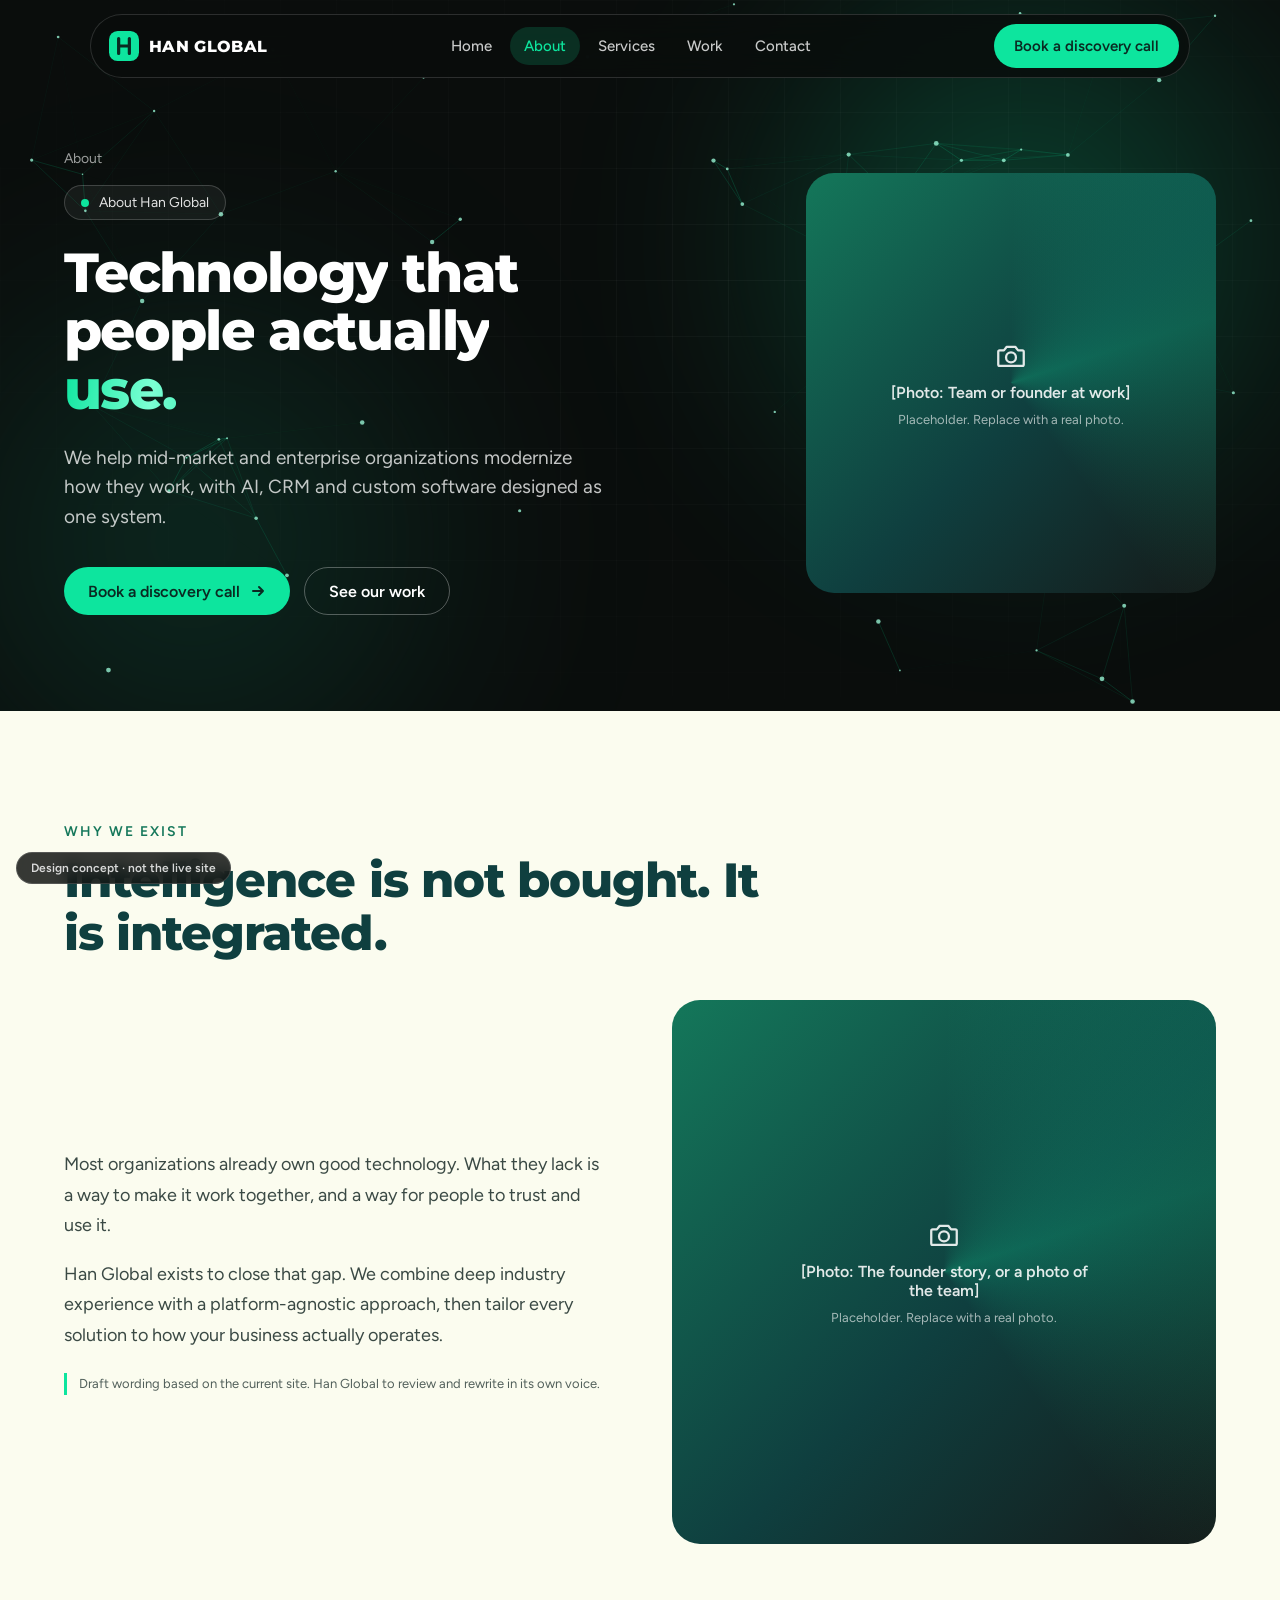
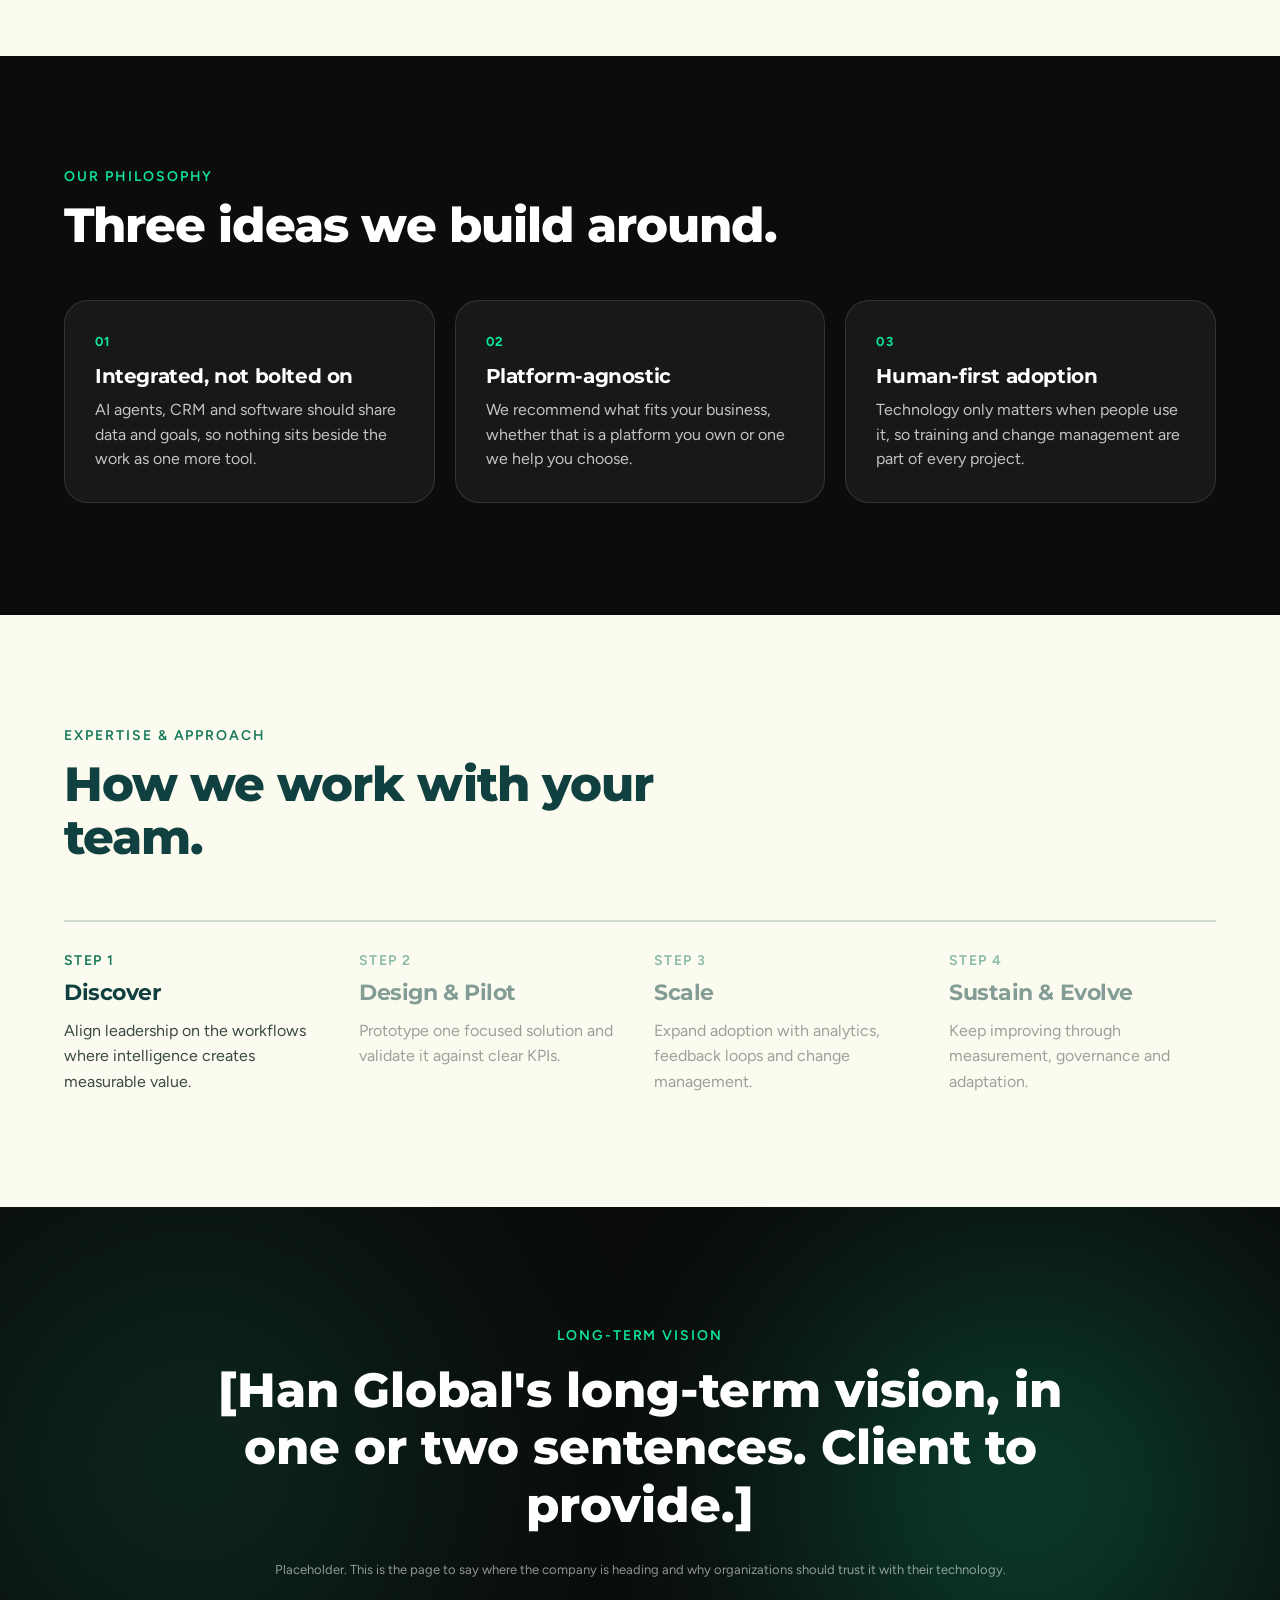
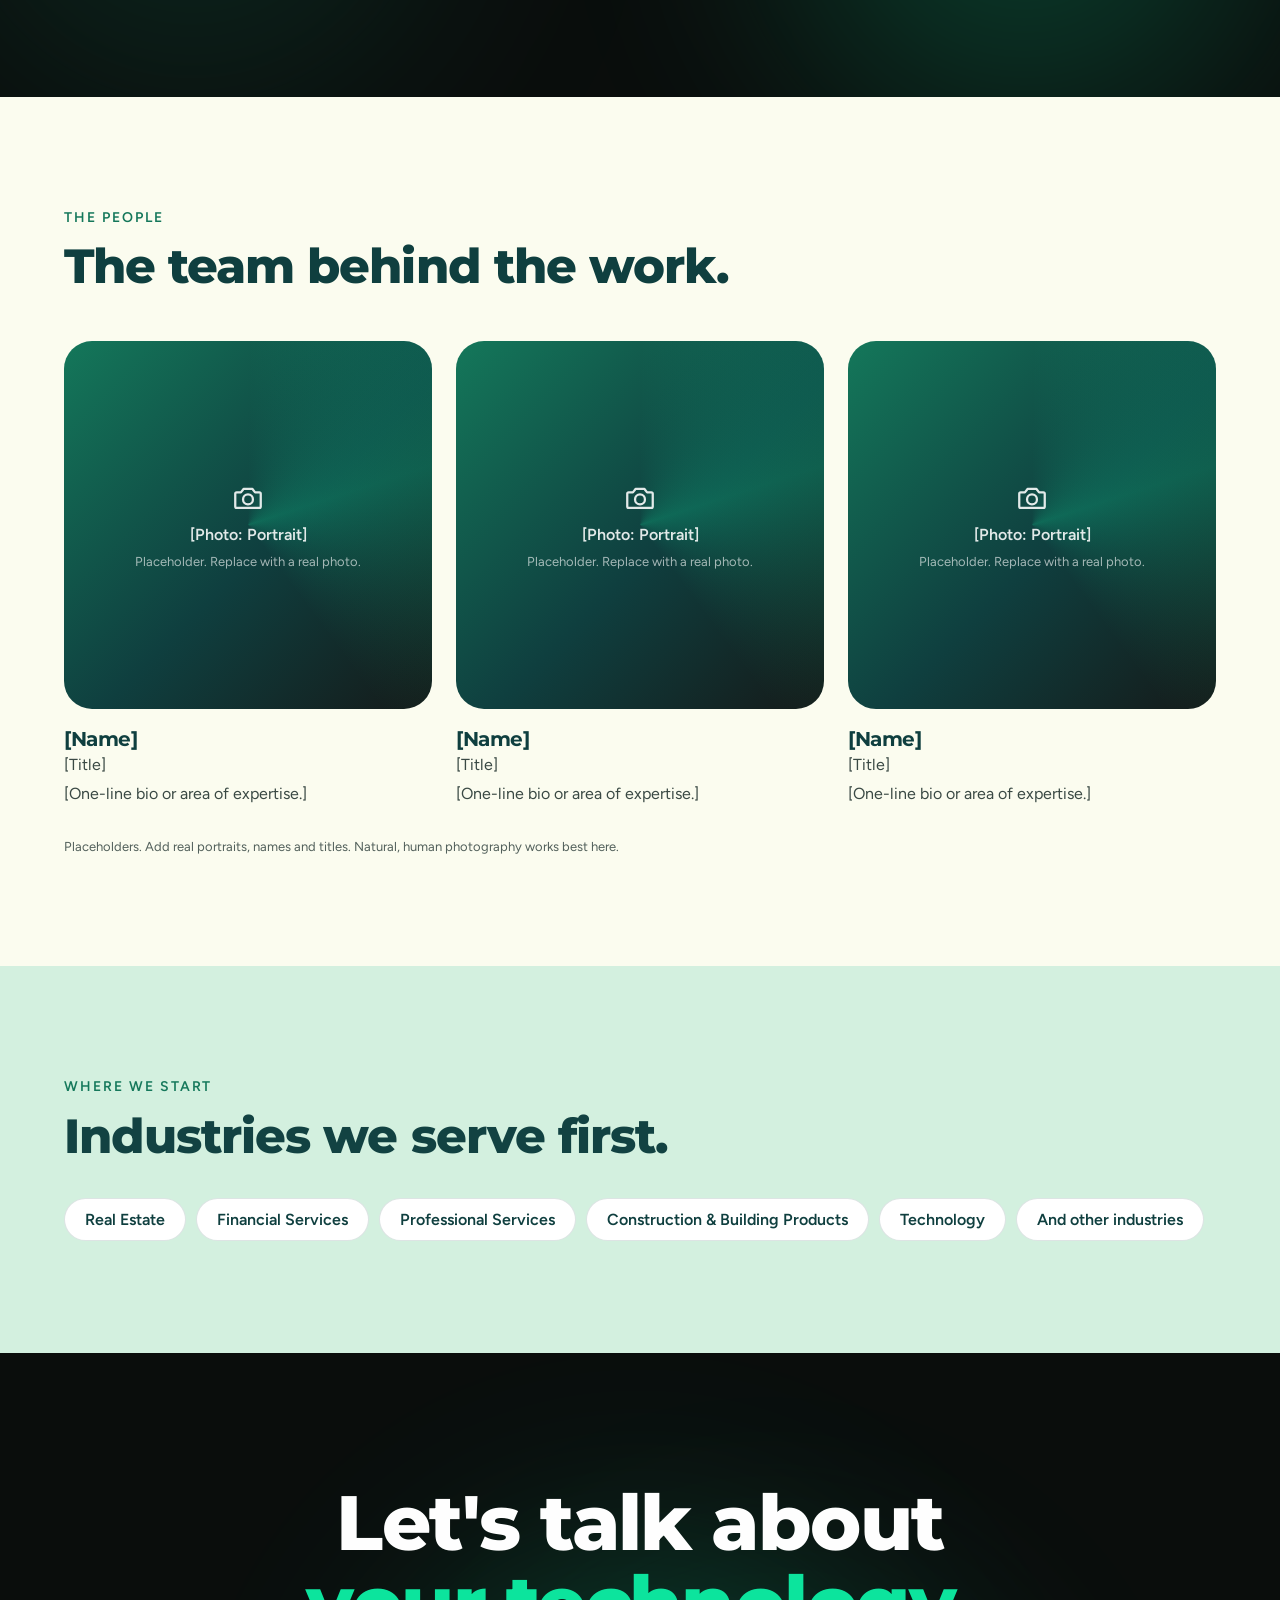
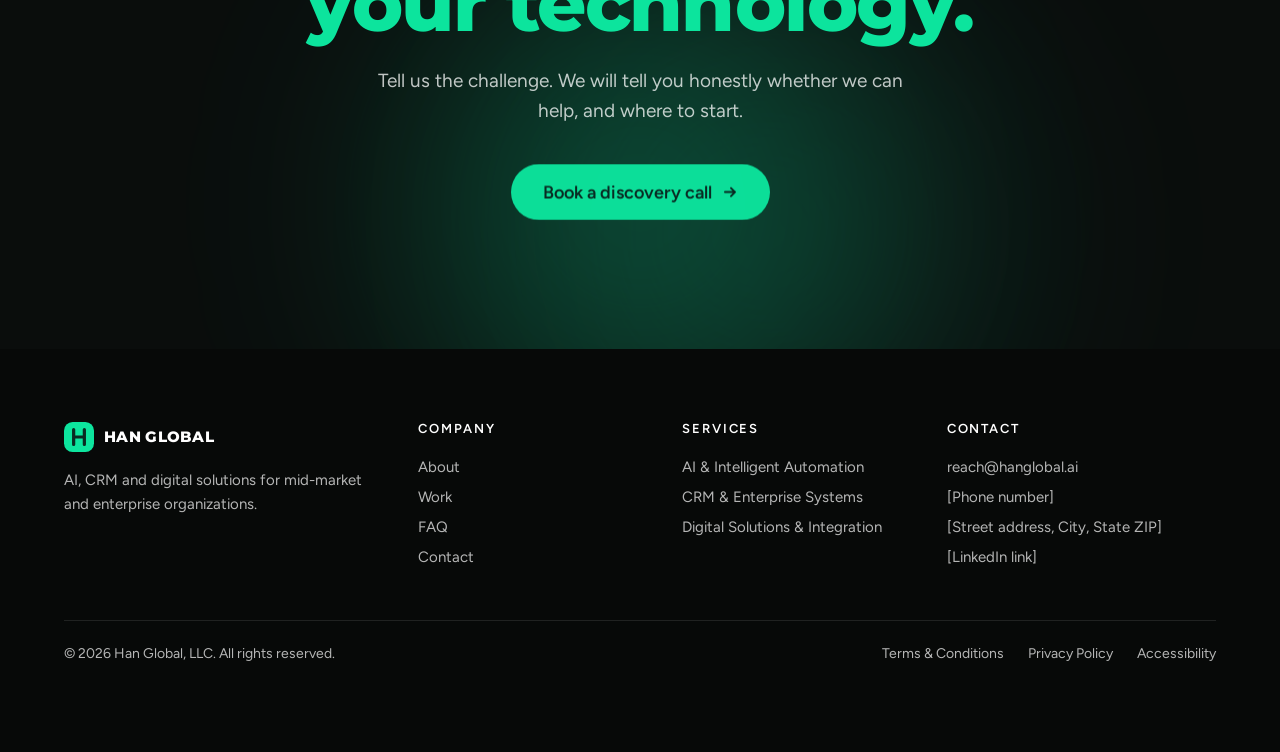
==== about.html @ 02c8ba02 "Add files via upload" ====
<!doctype html>
<html lang="en">
<head>
<meta charset="utf-8">
<meta name="viewport" content="width=device-width, initial-scale=1">
<meta name="robots" content="noindex, nofollow">
<title>About | Han Global (design concept)</title>
<meta name="description" content="About Han Global: who we are, our philosophy, expertise and approach. Design concept.">
<meta name="theme-color" content="#0A0D0C">
<link rel="preload" href="fonts/montserrat-latin-wght-normal.woff2" as="font" type="font/woff2" crossorigin>
<link rel="preload" href="fonts/figtree-latin-wght-normal.woff2" as="font" type="font/woff2" crossorigin>
<link rel="stylesheet" href="styles.css">
<script>
  document.documentElement.classList.add('js');
  if (/[?&]motion=on/.test(location.search)) document.documentElement.classList.add('force-motion');
  if (document.documentElement.classList.contains('force-motion') || !window.matchMedia('(prefers-reduced-motion: reduce)').matches) {
    document.documentElement.classList.add('anim');
  }
</script>
</head>
<body>
<a class="skip" href="#main">Skip to content</a>
<div class="progress" aria-hidden="true"><i></i></div>
<div class="concept-chip" role="note">Design concept · not the live site</div>

<header class="navwrap">
  <nav class="nav" aria-label="Main">
    <a class="brand" href="index.html" aria-label="Han Global, home">
      <svg width="30" height="30" viewBox="0 0 28 28" aria-hidden="true"><rect width="28" height="28" rx="8" fill="#0DE59E"/><path d="M9 7v14M19 7v14M9 14h10" stroke="#0A2A22" stroke-width="3" stroke-linecap="round"/></svg>
      <span>HAN GLOBAL</span>
    </a>
    <div class="navlinks" id="navlinks">
      <a href="index.html">Home</a><a href="about.html" class="active" aria-current="page">About</a><a href="services.html">Services</a><a href="work.html">Work</a><a href="contact.html">Contact</a>
    </div>
    <a class="btn btn-neon btn-sm cta-nav mag" href="contact.html">Book a discovery call</a>
    <button class="burger" type="button" aria-label="Open menu" aria-expanded="false" aria-controls="mpanel">
      <svg width="20" height="20" viewBox="0 0 20 20" fill="none" aria-hidden="true"><path d="M3 6h14M3 10h14M3 14h14" stroke="currentColor" stroke-width="2" stroke-linecap="round"/></svg>
    </button>
  </nav>
  <div class="mpanel" id="mpanel" hidden>
    <a href="index.html">Home</a><a href="about.html">About</a><a href="services.html">Services</a><a href="work.html">Work</a><a href="contact.html">Contact</a>
    <a class="btn btn-neon" href="contact.html">Book a discovery call</a>
  </div>
</header>
<main id="main">
<section class="hero phero" id="top">
  <canvas id="net" aria-hidden="true"></canvas>
  <div class="aurora" aria-hidden="true"><i></i><i></i></div>
  <div class="wrap hero-grid">
    <div class="hero-copy">
      <p class="crumbs in" style="--d:0s">About</p>
      <p class="eyebrow in" style="--d:.05s"><span class="dot"></span>About Han Global</p>
      <h1 class="h1" aria-label="Technology that people actually use."><span class="ln" aria-hidden="true"><span class="wm"><span class="w" style="--i:0">Technology</span></span> <span class="wm"><span class="w" style="--i:1">that</span></span></span><span class="ln" aria-hidden="true"><span class="wm"><span class="w" style="--i:2">people</span></span> <span class="wm"><span class="w" style="--i:3">actually</span></span></span><span class="ln grad" aria-hidden="true"><span class="wm"><span class="w" style="--i:4">use.</span></span></span></h1>
      <p class="hero-sub in" style="--d:.7s">We help mid-market and enterprise organizations modernize how they work, with AI, CRM and custom software designed as one system.</p>
      <div class="ctas in" style="--d:.85s"><a class="btn btn-neon mag" href="contact.html">Book a discovery call <svg width="16" height="16" viewBox="0 0 16 16" fill="none" aria-hidden="true"><path d="M3 8h10M9 4l4 4-4 4" stroke="currentColor" stroke-width="2" stroke-linecap="round" stroke-linejoin="round"/></svg></a><a class="btn btn-ghost mag" href="work.html">See our work</a></div>
    </div>
    <div class="phero-vis in" style="--d:.5s"><div class="ph tall" role="img" aria-label="Photo placeholder: Team or founder at work"><div><svg width="34" height="34" viewBox="0 0 24 24" fill="none" stroke="currentColor" stroke-width="1.6" stroke-linecap="round" stroke-linejoin="round" aria-hidden="true"><path d="M4 8h3l2-2.5h6L17 8h3a1 1 0 0 1 1 1v9a1 1 0 0 1-1 1H4a1 1 0 0 1-1-1V9a1 1 0 0 1 1-1z"/><circle cx="12" cy="13" r="3.5"/></svg><b>[Photo: Team or founder at work]</b><small>Placeholder. Replace with a real photo.</small></div></div></div>
  </div>
</section><section class="sec cream" aria-labelledby="a1">
  <div class="wrap">
    <p class="kicker rv">Why we exist</p>
    <h2 class="h2 rv" id="a1" style="max-width:720px">Intelligence is not bought. It is integrated.</h2>
    
    <div class="split"><div class="rv prose"><p>Most organizations already own good technology. What they lack is a way to make it work together, and a way for people to trust and use it.</p><p>Han Global exists to close that gap. We combine deep industry experience with a platform-agnostic approach, then tailor every solution to how your business actually operates.</p><p class="draftnote">Draft wording based on the current site. Han Global to review and rewrite in its own voice.</p></div><div class="rv"><div class="ph sq" role="img" aria-label="Photo placeholder: The founder story, or a photo of the team"><div><svg width="34" height="34" viewBox="0 0 24 24" fill="none" stroke="currentColor" stroke-width="1.6" stroke-linecap="round" stroke-linejoin="round" aria-hidden="true"><path d="M4 8h3l2-2.5h6L17 8h3a1 1 0 0 1 1 1v9a1 1 0 0 1-1 1H4a1 1 0 0 1-1-1V9a1 1 0 0 1 1-1z"/><circle cx="12" cy="13" r="3.5"/></svg><b>[Photo: The founder story, or a photo of the team]</b><small>Placeholder. Replace with a real photo.</small></div></div></div></div>
  </div>
</section><section class="sec dark" aria-labelledby="a2">
  <div class="wrap">
    <p class="kicker light rv">Our philosophy</p>
    <h2 class="h2 light rv" id="a2" style="max-width:720px">Three ideas we build around.</h2>
    
    <div class="bento"><div class="ind dk rv"><span class="ind-n">01</span><h3>Integrated, not bolted on</h3><p>AI agents, CRM and software should share data and goals, so nothing sits beside the work as one more tool.</p></div><div class="ind dk rv"><span class="ind-n">02</span><h3>Platform-agnostic</h3><p>We recommend what fits your business, whether that is a platform you own or one we help you choose.</p></div><div class="ind dk rv"><span class="ind-n">03</span><h3>Human-first adoption</h3><p>Technology only matters when people use it, so training and change management are part of every project.</p></div></div>
  </div>
</section><section class="sec cream" aria-labelledby="a3">
  <div class="wrap">
    <p class="kicker rv">Expertise &amp; approach</p>
    <h2 class="h2 rv" id="a3" style="max-width:720px">How we work with your team.</h2>
    
    <div class="steps" id="steps"><div class="steps-line" aria-hidden="true"><i></i></div><div class="step"><span class="step-n">STEP 1</span><h3>Discover</h3><p>Align leadership on the workflows where intelligence creates measurable value.</p></div><div class="step"><span class="step-n">STEP 2</span><h3>Design &amp; Pilot</h3><p>Prototype one focused solution and validate it against clear KPIs.</p></div><div class="step"><span class="step-n">STEP 3</span><h3>Scale</h3><p>Expand adoption with analytics, feedback loops and change management.</p></div><div class="step"><span class="step-n">STEP 4</span><h3>Sustain &amp; Evolve</h3><p>Keep improving through measurement, governance and adaptation.</p></div></div>
  </div>
</section><section class="vision"><div class="aurora" aria-hidden="true"><i></i><i></i></div><div class="wrap center"><p class="kicker light rv">Long-term vision</p><p class="big-q rv">[Han Global's long-term vision, in one or two sentences. Client to provide.]</p><p class="fine-d rv">Placeholder. This is the page to say where the company is heading and why organizations should trust it with their technology.</p></div></section><section class="sec cream" aria-labelledby="a4">
  <div class="wrap">
    <p class="kicker rv">The people</p>
    <h2 class="h2 rv" id="a4" style="max-width:720px">The team behind the work.</h2>
    
    <div class="team-grid"><article class="person rv"><div class="ph sq" role="img" aria-label="Photo placeholder: Portrait"><div><svg width="34" height="34" viewBox="0 0 24 24" fill="none" stroke="currentColor" stroke-width="1.6" stroke-linecap="round" stroke-linejoin="round" aria-hidden="true"><path d="M4 8h3l2-2.5h6L17 8h3a1 1 0 0 1 1 1v9a1 1 0 0 1-1 1H4a1 1 0 0 1-1-1V9a1 1 0 0 1 1-1z"/><circle cx="12" cy="13" r="3.5"/></svg><b>[Photo: Portrait]</b><small>Placeholder. Replace with a real photo.</small></div></div><h3>[Name]</h3><p>[Title]</p><p class="pbio">[One-line bio or area of expertise.]</p></article><article class="person rv"><div class="ph sq" role="img" aria-label="Photo placeholder: Portrait"><div><svg width="34" height="34" viewBox="0 0 24 24" fill="none" stroke="currentColor" stroke-width="1.6" stroke-linecap="round" stroke-linejoin="round" aria-hidden="true"><path d="M4 8h3l2-2.5h6L17 8h3a1 1 0 0 1 1 1v9a1 1 0 0 1-1 1H4a1 1 0 0 1-1-1V9a1 1 0 0 1 1-1z"/><circle cx="12" cy="13" r="3.5"/></svg><b>[Photo: Portrait]</b><small>Placeholder. Replace with a real photo.</small></div></div><h3>[Name]</h3><p>[Title]</p><p class="pbio">[One-line bio or area of expertise.]</p></article><article class="person rv"><div class="ph sq" role="img" aria-label="Photo placeholder: Portrait"><div><svg width="34" height="34" viewBox="0 0 24 24" fill="none" stroke="currentColor" stroke-width="1.6" stroke-linecap="round" stroke-linejoin="round" aria-hidden="true"><path d="M4 8h3l2-2.5h6L17 8h3a1 1 0 0 1 1 1v9a1 1 0 0 1-1 1H4a1 1 0 0 1-1-1V9a1 1 0 0 1 1-1z"/><circle cx="12" cy="13" r="3.5"/></svg><b>[Photo: Portrait]</b><small>Placeholder. Replace with a real photo.</small></div></div><h3>[Name]</h3><p>[Title]</p><p class="pbio">[One-line bio or area of expertise.]</p></article></div><p class="fine">Placeholders. Add real portraits, names and titles. Natural, human photography works best here.</p>
  </div>
</section><section class="sec mint" aria-labelledby="a5">
  <div class="wrap">
    <p class="kicker rv">Where we start</p>
    <h2 class="h2 rv" id="a5" style="max-width:720px">Industries we serve first.</h2>
    
    <div class="chips rv "><span>Real Estate</span><span>Financial Services</span><span>Professional Services</span><span>Construction &amp; Building Products</span><span>Technology</span><span>And other industries</span></div>
  </div>
</section><section class="cta" id="contact-cta">
  <div class="aurora" aria-hidden="true"><i></i><i></i></div>
  <div class="wrap">
    <h2 class="cta-h rv">Let's talk about<br><span>your technology.</span></h2>
    <p class="rv">Tell us the challenge. We will tell you honestly whether we can help, and where to start.</p>
    <div class="mt rv"><a class="btn btn-neon btn-lg mag" href="contact.html">Book a discovery call <svg width="16" height="16" viewBox="0 0 16 16" fill="none" aria-hidden="true"><path d="M3 8h10M9 4l4 4-4 4" stroke="currentColor" stroke-width="2" stroke-linecap="round" stroke-linejoin="round"/></svg></a></div>
  </div>
</section>
</main>

<footer class="foot">
  <div class="wrap">
    <div class="foot-grid">
      <div>
        <a class="brand" href="index.html" aria-label="Han Global, home">
          <svg width="30" height="30" viewBox="0 0 28 28" aria-hidden="true"><rect width="28" height="28" rx="8" fill="#0DE59E"/><path d="M9 7v14M19 7v14M9 14h10" stroke="#0A2A22" stroke-width="3" stroke-linecap="round"/></svg>
          <span>HAN GLOBAL</span>
        </a>
        <p class="foot-blurb">AI, CRM and digital solutions for mid-market and enterprise organizations.</p>
      </div>
      <div><h4>Company</h4><a href="about.html">About</a><a href="work.html">Work</a><a href="index.html#faq">FAQ</a><a href="contact.html">Contact</a></div>
      <div><h4>Services</h4><a href="ai-automation.html">AI &amp; Intelligent Automation</a><a href="crm-enterprise.html">CRM &amp; Enterprise Systems</a><a href="digital-solutions.html">Digital Solutions &amp; Integration</a></div>
      <div><h4>Contact</h4><a href="mailto:reach@hanglobal.ai">reach@hanglobal.ai</a><span>[Phone number]</span><span>[Street address, City, State ZIP]</span><span>[LinkedIn link]</span></div>
    </div>
    <div class="legal">
      <span>© 2026 Han Global, LLC. All rights reserved.</span>
      <span class="legal-links"><a href="#top">Terms &amp; Conditions</a><a href="#top">Privacy Policy</a><a href="#top">Accessibility</a></span>
    </div>
  </div>
</footer>
<script src="vendor/gsap.min.js" defer></script>
<script src="vendor/ScrollTrigger.min.js" defer></script>
<script src="main.js" defer></script>
</body>
</html>
---- styles.css ----
@font-face{font-family:"Montserrat";src:url("fonts/montserrat-latin-wght-normal.woff2") format("woff2");font-weight:100 900;font-style:normal;font-display:swap}
@font-face{font-family:"Figtree";src:url("fonts/figtree-latin-wght-normal.woff2") format("woff2");font-weight:300 900;font-style:normal;font-display:swap}

:root{
  --neon:#0DE59E; --ink:#0A0D0C; --ink2:#131817; --forest:#14775A; --teal:#0F3F3F;
  --cream:#FBFCEF; --mint:#D3F0DF; --text:#1B2623; --muted:#3a4944;
  --head:"Montserrat",system-ui,sans-serif; --body:"Figtree",system-ui,sans-serif;
  --ease:cubic-bezier(.2,.7,.2,1);
}
*,*::before,*::after{box-sizing:border-box}
html{scroll-behavior:smooth;-webkit-text-size-adjust:100%}
body{margin:0;background:var(--ink);color:var(--text);font-family:var(--body);-webkit-font-smoothing:antialiased;overflow-x:clip}
h1,h2,h3,h4,p,ul,ol,dl,dd,figure,blockquote{margin:0;padding:0}
ul,ol{list-style:none}
a{color:inherit;text-decoration:none}
img,svg,canvas{display:block}
:focus-visible{outline:3px solid var(--neon);outline-offset:3px;border-radius:6px}
.skip{position:absolute;left:-999px;top:8px;z-index:200;background:var(--neon);color:#0A2A22;padding:10px 16px;border-radius:10px;font-weight:600}
.skip:focus{left:8px}
.wrap{width:100%;max-width:1200px;margin:0 auto;padding:0 24px}
.sec{padding:112px 0}
.center{text-align:center}
.mt{margin-top:32px}
h1,h2,h3,h4{font-family:var(--head);letter-spacing:-.02em}

/* progress + concept chip */
.progress{position:fixed;left:0;top:0;right:0;height:3px;z-index:120;pointer-events:none}
.progress i{display:block;height:100%;background:var(--neon);transform:scaleX(0);transform-origin:left}
.concept-chip{position:fixed;left:16px;bottom:16px;z-index:90;font-size:12px;font-weight:600;padding:8px 14px;border-radius:999px;background:rgba(10,13,12,.82);color:rgba(255,255,255,.82);border:1px solid rgba(255,255,255,.16);backdrop-filter:blur(8px);-webkit-backdrop-filter:blur(8px)}

/* buttons */
.btn{display:inline-flex;align-items:center;justify-content:center;gap:10px;min-height:48px;padding:0 24px;border-radius:999px;font-weight:600;font-size:16px;border:0;cursor:pointer;transition:box-shadow .25s,background .25s;will-change:transform}
.btn-lg{min-height:56px;padding:0 32px;font-size:18px}
.btn-sm{min-height:44px;padding:0 20px;font-size:15px}
.btn.btn-neon{background:var(--neon);color:#0A2A22}
.btn.btn-neon:hover{box-shadow:0 12px 34px rgba(13,229,158,.4)}
.btn.btn-ghost{border:1px solid rgba(255,255,255,.3);color:#fff;background:transparent}
.btn.btn-ghost:hover{background:rgba(255,255,255,.08)}
.btn.btn-dark{background:var(--ink);color:#fff}
.btn.btn-dark:hover{box-shadow:0 12px 30px rgba(0,0,0,.25)}

/* nav */
.navwrap{position:fixed;top:0;left:0;right:0;z-index:100;padding-top:14px;pointer-events:none}
.nav,.mpanel{pointer-events:auto}
.nav{max-width:1100px;margin:0 auto;width:calc(100% - 32px);display:flex;align-items:center;justify-content:space-between;gap:16px;padding:9px 10px 9px 18px;border-radius:999px;background:rgba(10,13,12,.86);border:1px solid rgba(255,255,255,.14);backdrop-filter:blur(16px) saturate(140%);-webkit-backdrop-filter:blur(16px) saturate(140%);color:#fff}
.brand{display:flex;align-items:center;gap:10px;font-family:var(--head);font-weight:800;letter-spacing:.02em;font-size:16px;color:#fff}
.navlinks{display:flex;gap:4px}
.navlinks a{padding:10px 14px;border-radius:999px;font-weight:500;font-size:15px;color:rgba(255,255,255,.78);transition:background .2s,color .2s}
.navlinks a:hover{background:rgba(255,255,255,.1);color:#fff}
.navlinks a.active{background:rgba(13,229,158,.16);color:var(--neon)}
.burger{display:none;align-items:center;justify-content:center;width:44px;height:44px;border-radius:50%;border:1px solid rgba(255,255,255,.2);background:transparent;color:#fff;cursor:pointer}
.mpanel{max-width:1100px;margin:8px auto 0;width:calc(100% - 32px);border-radius:24px;background:rgba(10,13,12,.96);border:1px solid rgba(255,255,255,.14);padding:12px;display:flex;flex-direction:column;gap:4px}
.mpanel[hidden]{display:none}
.mpanel a{padding:14px 16px;border-radius:14px;color:#fff;font-weight:500;font-size:17px}
.mpanel a:hover{background:rgba(255,255,255,.08)}
.mpanel a.btn{margin-top:6px;color:#0A2A22}

/* hero */
.hero{position:relative;background:var(--ink);color:#fff;padding:150px 0 110px;min-height:min(100svh,940px);display:flex;align-items:center;overflow:hidden;isolation:isolate}
.hero::before{content:"";position:absolute;inset:0;z-index:-2;background-image:linear-gradient(rgba(255,255,255,.035) 1px,transparent 1px),linear-gradient(90deg,rgba(255,255,255,.035) 1px,transparent 1px);background-size:56px 56px;-webkit-mask-image:radial-gradient(75% 70% at 60% 40%,#000,transparent);mask-image:radial-gradient(75% 70% at 60% 40%,#000,transparent)}
#net{position:absolute;inset:0;width:100%;height:100%;z-index:-1}
.aurora{position:absolute;inset:0;z-index:-3;overflow:hidden;pointer-events:none}
.aurora i{position:absolute;width:60vw;height:60vw;max-width:780px;max-height:780px;border-radius:50%;filter:blur(90px);opacity:.5}
.aurora i:nth-child(1){right:-10%;top:-20%;background:radial-gradient(circle,rgba(13,229,158,.55),transparent 65%);animation:float1 18s ease-in-out infinite alternate}
.aurora i:nth-child(2){left:-15%;bottom:-30%;background:radial-gradient(circle,rgba(20,119,90,.6),transparent 65%);animation:float2 22s ease-in-out infinite alternate}
@keyframes float1{to{transform:translate(-8%,10%) scale(1.15)}}
@keyframes float2{to{transform:translate(10%,-8%) scale(1.1)}}
.hero-grid{position:relative;display:grid;grid-template-columns:minmax(0,1.32fr) minmax(0,.78fr);gap:48px;align-items:center}
.eyebrow{display:inline-flex;align-items:center;gap:10px;padding:8px 16px;border-radius:999px;border:1px solid rgba(255,255,255,.18);background:rgba(255,255,255,.05);font-size:14px;color:rgba(255,255,255,.88)}
.dot{width:8px;height:8px;border-radius:50%;background:var(--neon);display:inline-block;animation:pulse 1.8s ease-in-out infinite}
@keyframes pulse{0%,100%{opacity:1}50%{opacity:.3}}
.h1{font-weight:800;font-size:clamp(34px,4.3vw,62px);line-height:1.06;letter-spacing:-.03em;margin-top:24px}
.ln{display:block}
.wm{display:inline-block;overflow:hidden;vertical-align:top;padding-bottom:.08em;margin-bottom:-.08em}
.w{display:inline-block}
.grad .w{background:linear-gradient(100deg,#0DE59E,#7CFFD4 40%,#0DE59E 80%);background-size:200% 100%;-webkit-background-clip:text;background-clip:text;color:transparent;-webkit-text-fill-color:transparent;animation:shimmer 6s linear infinite}
@keyframes shimmer{to{background-position:-200% 0}}
.hero-sub{margin-top:24px;font-size:19px;line-height:1.55;color:rgba(255,255,255,.76);max-width:540px}
.ctas{display:flex;flex-wrap:wrap;gap:14px;margin-top:36px}

/* hero intro (CSS only, so it never depends on JS) */
.anim .w{transform:translateY(112%);animation:wordUp .95s var(--ease) forwards;animation-delay:calc(.15s + var(--i) * .07s)}
@keyframes wordUp{to{transform:none}}
.anim .in{opacity:0;transform:translateY(22px);animation:fadeUp .9s var(--ease) forwards;animation-delay:var(--d,0s)}
@keyframes fadeUp{to{opacity:1;transform:none}}

/* console */
.console{position:relative;border-radius:26px;padding:20px;background:linear-gradient(160deg,rgba(255,255,255,.11),rgba(255,255,255,.03));border:1px solid rgba(255,255,255,.16);backdrop-filter:blur(12px);-webkit-backdrop-filter:blur(12px);box-shadow:0 40px 100px rgba(0,0,0,.5),0 0 0 1px rgba(13,229,158,.08) inset;color:#fff}
.c-top{display:flex;align-items:center;gap:7px;margin-bottom:16px}
.tl{width:10px;height:10px;border-radius:50%;background:rgba(255,255,255,.22)}
.c-title{margin-left:8px;font-size:13px;color:rgba(255,255,255,.72);font-weight:500}
.live{margin-left:auto;display:inline-flex;align-items:center;gap:8px;font-size:12px;font-weight:600;color:var(--neon)}
.c-prompt{border-radius:14px;background:rgba(0,0,0,.38);border:1px solid rgba(255,255,255,.1);padding:14px 16px;min-height:96px}
.lbl{display:block;font-size:11px;letter-spacing:.12em;text-transform:uppercase;color:rgba(255,255,255,.55);margin-bottom:8px}
.typed{font-size:16px;line-height:1.5;min-height:48px}
.caret{color:var(--neon);font-weight:700;animation:blink 1s steps(1) infinite}
@keyframes blink{50%{opacity:0}}
.c-kpi{display:flex;align-items:flex-end;justify-content:space-between;gap:16px;margin:18px 0 6px}
.c-kpi b{display:block;font-family:var(--head);font-weight:800;font-size:46px;line-height:1}
.c-kpi span{display:block;font-size:13px;color:rgba(255,255,255,.62);margin-top:6px}
.spark{display:flex;align-items:flex-end;gap:5px;height:44px}
.spark i{display:block;width:8px;height:var(--h);border-radius:3px;background:linear-gradient(180deg,var(--neon),rgba(13,229,158,.25));transform-origin:bottom;animation:bar 1.5s ease-in-out infinite alternate}
.spark i:nth-child(2){animation-delay:.15s}.spark i:nth-child(3){animation-delay:.3s}.spark i:nth-child(4){animation-delay:.45s}.spark i:nth-child(5){animation-delay:.6s}.spark i:nth-child(6){animation-delay:.75s}.spark i:nth-child(7){animation-delay:.9s}
@keyframes bar{from{transform:scaleY(.2)}to{transform:scaleY(1)}}
.c-leads{display:flex;flex-direction:column;gap:10px;margin-top:14px}
.c-leads li{display:flex;align-items:center;gap:12px;padding:12px 14px;border-radius:14px;background:rgba(255,255,255,.06);border:1px solid rgba(255,255,255,.08);opacity:.28;transform:translateY(8px);transition:opacity .5s,transform .5s}
.c-leads li.on{opacity:1;transform:none}
.av{display:inline-flex;align-items:center;justify-content:center;width:34px;height:34px;border-radius:50%;background:rgba(13,229,158,.18);color:var(--neon);font-weight:700;font-size:14px;flex:none}
.c-leads li div{display:flex;flex-direction:column;min-width:0;flex:1}
.c-leads b{font-size:15px;font-weight:600;white-space:nowrap;overflow:hidden;text-overflow:ellipsis}
.c-leads div span{font-size:13px;color:rgba(255,255,255,.62)}
.c-leads em{flex:none;font-style:normal;font-size:12px;font-weight:600;padding:6px 12px;border-radius:999px;background:rgba(13,229,158,.16);color:var(--neon)}
.c-foot{margin-top:14px;font-size:12px;color:rgba(255,255,255,.48);text-align:right}
.scrollcue{position:absolute;left:50%;bottom:26px;width:26px;height:42px;margin-left:-13px;border:2px solid rgba(255,255,255,.35);border-radius:14px}
.scrollcue span{position:absolute;left:50%;top:8px;width:4px;height:8px;margin-left:-2px;border-radius:2px;background:var(--neon);animation:cue 1.8s ease-in-out infinite}
@keyframes cue{0%{opacity:0;transform:translateY(0)}30%{opacity:1}100%{opacity:0;transform:translateY(14px)}}

/* marquee */
.marq{background:#070908;border-top:1px solid rgba(255,255,255,.08);border-bottom:1px solid rgba(255,255,255,.08);padding:26px 0;overflow:hidden;color:#fff}
.marq-label{text-align:center;font-size:13px;letter-spacing:.14em;text-transform:uppercase;color:rgba(255,255,255,.55);margin-bottom:18px;padding:0 16px}
.mtrack{display:flex;width:max-content;gap:56px;animation:marquee 38s linear infinite}
.mtrack:hover{animation-play-state:paused}
.mtrack span{font-family:var(--head);font-weight:700;font-size:22px;color:rgba(255,255,255,.55);white-space:nowrap}
@keyframes marquee{to{transform:translateX(-50%)}}

/* shared text */
.kicker{font-size:14px;font-weight:600;letter-spacing:.14em;text-transform:uppercase;color:var(--forest)}
.kicker.light{color:var(--neon)}
.h2{font-weight:800;font-size:clamp(30px,3.8vw,48px);line-height:1.1;margin-top:14px;color:var(--teal)}
.h2.light{color:#fff}
.lead-p{margin-top:20px;font-size:18px;line-height:1.6;color:var(--muted);max-width:520px}
.lead-p.light{color:rgba(255,255,255,.74)}
.fine{margin-top:36px;font-size:13px;color:#52605b}
.fine-c{margin-top:28px;text-align:center;font-size:13px;opacity:.75;color:#0A2A22}
.fine-d{margin-top:28px;font-size:13px;color:rgba(255,255,255,.55)}
.cream{background:var(--cream)}
.dark{background:var(--ink);color:#fff}
.mint{background:var(--mint)}
.neon{background:var(--neon);color:#0A2A22;padding:72px 0}

/* journey (scroll story) */
.journey{background:linear-gradient(180deg,#0A0D0C,#0E1513);color:#fff}
.journey-pin{padding:100px 0}
.journey-grid{display:grid;grid-template-columns:minmax(0,.9fr) minmax(0,1.1fr);gap:56px;align-items:center}
.j-steps{margin-top:36px;display:flex;flex-direction:column;gap:6px}
.j-steps li{display:flex;align-items:center;gap:16px;padding:12px 0;font-size:19px;font-weight:600;color:rgba(255,255,255,.4);transition:color .4s,transform .4s}
.j-steps li span{font-family:var(--head);font-size:13px;letter-spacing:.1em;width:34px;height:34px;display:inline-flex;align-items:center;justify-content:center;border-radius:50%;border:1px solid rgba(255,255,255,.22);transition:background .4s,color .4s,border-color .4s}
.j-steps li.on{color:#fff;transform:translateX(6px)}
.j-steps li.on span{background:var(--neon);color:#0A2A22;border-color:var(--neon)}
.j-meter{margin-top:24px;height:3px;width:100%;max-width:340px;background:rgba(255,255,255,.12);border-radius:3px;overflow:hidden}
.j-meter i{display:block;height:100%;background:var(--neon);transform:scaleX(0);transform-origin:left}
.j-stage{display:flex;flex-direction:column;gap:20px}
.panel{border-radius:28px;padding:26px;background:linear-gradient(160deg,rgba(255,255,255,.09),rgba(255,255,255,.03));border:1px solid rgba(255,255,255,.14);box-shadow:0 40px 90px rgba(0,0,0,.45);min-height:0}
.card-h{display:flex;align-items:center;justify-content:space-between;gap:12px;margin-bottom:20px;font-size:14px;font-weight:600;color:rgba(255,255,255,.8)}
.card-h em{font-style:normal;font-size:12px;padding:5px 10px;border-radius:999px;background:rgba(255,255,255,.1);color:rgba(255,255,255,.7)}
.chat{display:flex;flex-direction:column;gap:12px}
.bub{max-width:86%;padding:14px 16px;border-radius:18px;font-size:16px;line-height:1.5}
.in-b{background:rgba(255,255,255,.1);border-bottom-left-radius:6px;align-self:flex-start}
.out-b{background:var(--neon);color:#0A2A22;border-bottom-right-radius:6px;align-self:flex-end;font-weight:500}
.typing{display:inline-flex;gap:5px;padding:14px 16px;border-radius:18px;background:rgba(255,255,255,.1);align-self:flex-start}
.typing i{width:7px;height:7px;border-radius:50%;background:rgba(255,255,255,.6);animation:tdot 1.2s infinite ease-in-out}
.typing i:nth-child(2){animation-delay:.15s}.typing i:nth-child(3){animation-delay:.3s}
@keyframes tdot{0%,60%,100%{transform:translateY(0);opacity:.5}30%{transform:translateY(-5px);opacity:1}}
.checks{display:flex;flex-direction:column;gap:10px}
.checks li{display:flex;align-items:center;gap:12px;padding:13px 14px;border-radius:14px;background:rgba(255,255,255,.06);border:1px solid rgba(255,255,255,.08)}
.checks b{font-size:15px;font-weight:600;flex:0 0 108px}
.checks span{flex:1;font-size:15px;color:rgba(255,255,255,.75)}
.checks i{flex:none;width:22px;height:22px;border-radius:50%;background:var(--neon) url("data:image/svg+xml,%3Csvg xmlns='http://www.w3.org/2000/svg' viewBox='0 0 22 22'%3E%3Cpath d='M6 11.5l3.5 3.5 6.5-7' fill='none' stroke='%230A2A22' stroke-width='2.2' stroke-linecap='round' stroke-linejoin='round'/%3E%3C/svg%3E") center/22px no-repeat}
.score{display:flex;align-items:center;gap:16px;margin-top:18px}
.score svg{width:64px;height:64px;transform:rotate(-90deg)}
.score circle{fill:none;stroke-width:6}
.score .trk{stroke:rgba(255,255,255,.12)}
.score .val{stroke:var(--neon);stroke-linecap:round;stroke-dasharray:157;stroke-dashoffset:22}
.score b{display:block;font-family:var(--head);font-size:20px}
.score span{font-size:14px;color:rgba(255,255,255,.65)}
.fields{display:flex;flex-direction:column}
.fields div{display:flex;gap:16px;padding:13px 0;border-bottom:1px solid rgba(255,255,255,.1)}
.fields div:last-child{border-bottom:0}
.fields dt{flex:0 0 96px;font-size:14px;color:rgba(255,255,255,.55)}
.fields dd{flex:1;font-size:15.5px;font-weight:500}
.pill{font-style:normal;font-size:13px;font-weight:600;padding:5px 12px;border-radius:999px;background:rgba(13,229,158,.18);color:var(--neon)}
.cal-days{display:flex;gap:10px}
.cal-days span{flex:1;text-align:center;padding:12px;border-radius:12px;background:rgba(255,255,255,.06);font-weight:600;font-size:15px;color:rgba(255,255,255,.65)}
.cal-days .sel{background:rgba(13,229,158,.18);color:var(--neon)}
.slot{display:flex;align-items:center;gap:14px;margin-top:14px;padding:16px;border-radius:14px;background:var(--neon);color:#0A2A22}
.slot b{font-family:var(--head);font-size:22px}
.slot span{font-weight:600}
.done{margin-top:16px;display:flex;flex-direction:column;gap:10px}
.done li{display:flex;align-items:center;gap:12px;font-size:15.5px;color:rgba(255,255,255,.86)}
.done li::before{content:"";flex:none;width:20px;height:20px;border-radius:50%;background:var(--neon) url("data:image/svg+xml,%3Csvg xmlns='http://www.w3.org/2000/svg' viewBox='0 0 22 22'%3E%3Cpath d='M6 11.5l3.5 3.5 6.5-7' fill='none' stroke='%230A2A22' stroke-width='2.4' stroke-linecap='round' stroke-linejoin='round'/%3E%3C/svg%3E") center/20px no-repeat}

/* pinned layout, applied by JS on wide screens only */
.js-pin .journey-pin{height:100vh;padding:0;display:flex;align-items:center}
.js-pin .j-stage{position:relative;display:block;min-height:540px}
.js-pin .panel{position:absolute;left:0;right:0;top:50%}

/* pinned layout on phones and tablets (applied by JS) */
.j-now{display:none}
.js-pin-m .journey-pin{height:100vh;height:100svh;padding:92px 0 14px;align-items:stretch}
.js-pin-m .journey-grid{display:flex;flex-direction:column;gap:14px;height:100%;min-height:0;align-items:stretch}
.js-pin-m .j-left{flex:none}
.js-pin-m .h2{font-size:clamp(23px,6.4vw,32px);margin-top:8px}
.js-pin-m .j-steps{flex-direction:row;gap:10px;margin-top:14px}
.js-pin-m .j-steps li{font-size:0;gap:0;padding:0;transform:none!important}
.js-pin-m .j-steps li span{width:36px;height:36px}
.js-pin-m .j-now{display:block;margin-top:10px;font-weight:700;font-size:17px;color:var(--neon)}
.js-pin-m .j-meter{margin-top:12px;max-width:none}
.js-pin-m .j-right{flex:1;min-height:0;display:flex}
.js-pin-m .j-stage{position:relative;flex:1;min-height:0;display:block}
.js-pin-m .panel{position:absolute;left:0;right:0;top:50%;padding:16px 16px 14px}
.js-pin-m .card-h{margin-bottom:12px}
@media (max-height:720px){.js-pin-m .journey-pin{padding-top:84px}.js-pin-m .kicker{display:none}.js-pin-m .h2{font-size:21px}.js-pin-m .j-steps{margin-top:10px}.js-pin-m .panel{padding:12px}.js-pin-m .checks li,.js-pin-m .checks>*{margin-bottom:0}}

/* services */
.svc-grid{display:grid;grid-template-columns:repeat(2,minmax(0,1fr));gap:64px;align-items:start}
.svc-left{position:sticky;top:120px}
.stack{display:flex;flex-direction:column;gap:28px}
.card{position:sticky;top:var(--t);border-radius:32px;padding:36px;min-height:440px;display:flex;flex-direction:column;gap:18px;box-shadow:0 -14px 40px rgba(0,0,0,.12);transform-origin:50% 0}
.c-dark{background:#151a19;color:#fff}
.c-green{background:var(--forest);color:#fff}
.cnum{font-size:40px;font-weight:300;opacity:.85}
.card h3{font-weight:800;font-size:clamp(24px,2.6vw,32px);line-height:1.15}
.card>p{font-size:17px;line-height:1.6;color:rgba(255,255,255,.84)}
.caps{display:flex;flex-direction:column;gap:10px;font-size:16px;color:rgba(255,255,255,.92)}
.caps li{display:flex;gap:12px;align-items:flex-start}
.caps li::before{content:"";flex:none;width:18px;height:18px;margin-top:3px;border-radius:50%;background:var(--neon) url("data:image/svg+xml,%3Csvg xmlns='http://www.w3.org/2000/svg' viewBox='0 0 18 18'%3E%3Cpath d='M5 9.5l3 3 5-6' fill='none' stroke='%230A2A22' stroke-width='2' stroke-linecap='round' stroke-linejoin='round'/%3E%3C/svg%3E") center/18px no-repeat}
.viz{margin-top:auto;padding-top:10px}
.flow{display:flex;align-items:center;gap:8px;flex-wrap:wrap}
.flow span{font-size:13px;font-weight:600;padding:8px 14px;border-radius:999px;background:rgba(255,255,255,.1);border:1px solid rgba(255,255,255,.14)}
.flow i{display:block;width:26px;height:2px;background:linear-gradient(90deg,transparent,var(--neon),transparent);background-size:200% 100%;animation:sweep 2s linear infinite}
@keyframes sweep{from{background-position:0 0}to{background-position:-200% 0}}
.pipe{display:grid;grid-template-columns:repeat(4,minmax(0,1fr));gap:10px;align-items:end;height:94px}
.pipe div{height:var(--h);border-radius:10px 10px 4px 4px;background:rgba(255,255,255,.22);display:flex;align-items:flex-end;justify-content:center;padding-bottom:6px;font-size:11px;font-weight:600}
.pipe .won{background:var(--neon);color:#0A2A22}
.tags{display:flex;flex-wrap:wrap;gap:8px}
.tags span{font-size:13px;font-weight:600;padding:8px 14px;border-radius:10px;background:rgba(13,229,158,.12);border:1px solid rgba(13,229,158,.3);color:var(--neon);font-family:ui-monospace,Menlo,Consolas,monospace}
.impact{font-size:14px;color:var(--neon);font-weight:600}
.c-green .impact{color:#D7FFF0}

/* estimate */
.calc-grid{display:grid;grid-template-columns:repeat(2,minmax(0,1fr));gap:64px;align-items:center}
.calc-card{border-radius:28px;padding:32px;background:linear-gradient(160deg,rgba(255,255,255,.09),rgba(255,255,255,.03));border:1px solid rgba(255,255,255,.14)}
.calc-card label{display:flex;justify-content:space-between;gap:16px;font-size:15.5px;font-weight:500;color:rgba(255,255,255,.86);margin-top:22px}
.calc-card label:first-child{margin-top:0}
.calc-card output{font-family:var(--head);font-weight:700;color:var(--neon);white-space:nowrap}
input[type=range]{-webkit-appearance:none;appearance:none;width:100%;height:30px;background:transparent;margin:6px 0 0;cursor:pointer}
input[type=range]::-webkit-slider-runnable-track{height:6px;border-radius:3px;background:linear-gradient(90deg,var(--neon) var(--fill,50%),rgba(255,255,255,.16) var(--fill,50%))}
input[type=range]::-moz-range-track{height:6px;border-radius:3px;background:rgba(255,255,255,.16)}
input[type=range]::-moz-range-progress{height:6px;border-radius:3px;background:var(--neon)}
input[type=range]::-webkit-slider-thumb{-webkit-appearance:none;width:24px;height:24px;margin-top:-9px;border-radius:50%;background:#fff;border:0;box-shadow:0 2px 10px rgba(0,0,0,.4)}
input[type=range]::-moz-range-thumb{width:24px;height:24px;border-radius:50%;background:#fff;border:0}
.result{margin-top:30px;padding-top:24px;border-top:1px solid rgba(255,255,255,.14);display:flex;flex-wrap:wrap;align-items:baseline;gap:6px 14px}
.result b{font-family:var(--head);font-weight:800;font-size:clamp(48px,6vw,72px);line-height:1;color:var(--neon)}
.result span{font-size:18px;font-weight:600}
.result small{flex-basis:100%;font-size:14px;color:rgba(255,255,255,.62)}
.formula{margin-top:18px;font-size:13px;color:rgba(255,255,255,.5)}

/* process */
.steps{position:relative;display:grid;grid-template-columns:repeat(4,minmax(0,1fr));gap:28px;margin-top:56px}
.steps-line{position:absolute;left:0;right:0;top:0;height:2px;background:rgba(15,63,63,.18)}
.steps-line i{display:block;height:100%;background:var(--forest);transform:scaleX(var(--p,0));transform-origin:left}
.step{padding-top:30px;opacity:.5;transition:opacity .5s}
.step.on{opacity:1}
.step-n{font-size:14px;font-weight:600;color:var(--forest);letter-spacing:.1em}
.step h3{font-size:22px;font-weight:700;margin-top:10px;color:var(--teal)}
.step p{margin-top:12px;font-size:16px;line-height:1.6;color:var(--muted)}

/* stats */
.stats{display:grid;grid-template-columns:repeat(3,minmax(0,1fr));gap:28px;text-align:center}
.stat-n{display:block;font-family:var(--head);font-weight:800;font-size:clamp(46px,6vw,78px);line-height:1}
.stats span{display:block;margin-top:10px;font-size:17px;font-weight:600}

/* industries */
.bento{display:grid;grid-template-columns:repeat(3,minmax(0,1fr));gap:20px;margin-top:48px}
.ind{position:relative;background:#fff;border-radius:24px;padding:30px;border:1px solid rgba(15,63,63,.08);overflow:hidden;transition:transform .3s var(--ease),box-shadow .3s}
.ind::before{content:"";position:absolute;inset:0;background:radial-gradient(260px circle at var(--mx,50%) var(--my,50%),rgba(13,229,158,.22),transparent 70%);opacity:0;transition:opacity .3s;pointer-events:none}
.ind:hover{transform:translateY(-4px);box-shadow:0 18px 40px rgba(15,63,63,.12)}
.ind:hover::before{opacity:1}
.ind-n{position:relative;font-size:13px;font-weight:700;color:var(--forest);letter-spacing:.1em}
.ind h3{position:relative;font-size:20px;font-weight:700;color:var(--teal);margin-top:14px}
.ind p{position:relative;margin-top:10px;font-size:16px;line-height:1.55;color:var(--muted)}

/* work */
.work-grid{display:grid;grid-template-columns:repeat(3,minmax(0,1fr));gap:24px;margin-top:48px;perspective:1200px}
.work{border-radius:28px;overflow:hidden;background:#fff;border:1px solid rgba(15,63,63,.1);display:flex;flex-direction:column;transform:rotateX(var(--rx,0deg)) rotateY(var(--ry,0deg));transition:transform .25s ease-out,box-shadow .3s;will-change:transform}
.work:hover{box-shadow:0 24px 60px rgba(15,63,63,.16)}
.work-top{height:170px;padding:20px;display:flex;align-items:flex-end;gap:8px;position:relative;overflow:hidden}
.work-top::after{content:"";position:absolute;inset:-40%;background:conic-gradient(from 0deg,transparent,rgba(13,229,158,.22),transparent 40%);animation:spin 14s linear infinite}
@keyframes spin{to{transform:rotate(360deg)}}
.t1{background:linear-gradient(135deg,#14775A,#0F3F3F)}
.t2{background:linear-gradient(135deg,#151a19,#14775A)}
.t3{background:linear-gradient(135deg,#0F3F3F,#151a19)}
.work-top span{position:relative;z-index:1;font-size:12px;font-weight:600;padding:6px 12px;border-radius:999px;background:rgba(255,255,255,.16);color:#fff}
.work-body{padding:24px;display:flex;flex-direction:column;gap:12px;flex:1}
.work-body h3{font-size:20px;font-weight:700;color:var(--teal);line-height:1.25}
.work-body p{font-size:16px;line-height:1.55;color:var(--muted)}
.work-body .result{margin-top:auto;font-size:14px;font-weight:600;color:var(--forest);border-top:1px dashed rgba(15,63,63,.25);padding-top:12px}

/* testimonials */
.test-grid{display:grid;grid-template-columns:repeat(3,minmax(0,1fr));gap:20px;margin-top:48px}
.tcard{border-radius:24px;padding:28px;background:rgba(255,255,255,.05);border:1px solid rgba(255,255,255,.12);display:flex;flex-direction:column;gap:20px}
.tcard blockquote{font-size:18px;line-height:1.55}
.tcard figcaption{display:flex;align-items:center;gap:12px;font-size:15px;color:rgba(255,255,255,.75)}
.tcard figcaption b{display:block;color:#fff;font-weight:600}

/* faq */
.faq{max-width:820px;margin:40px auto 0}
.faq details{border-bottom:1px solid rgba(15,63,63,.2);padding:22px 0}
.faq summary{cursor:pointer;list-style:none;display:flex;justify-content:space-between;align-items:center;gap:20px;font-family:var(--head);font-weight:700;font-size:18px;color:var(--teal)}
.faq summary::-webkit-details-marker{display:none}
.faq summary::after{content:"+";font-size:28px;line-height:1;color:var(--forest);flex:none;transition:transform .3s}
.faq details[open] summary::after{transform:rotate(45deg)}
.faq details p{margin-top:14px;font-size:17px;line-height:1.65;color:var(--muted);max-width:700px}

/* cta */
.cta{position:relative;background:var(--ink);color:#fff;padding:130px 0;text-align:center;overflow:hidden;isolation:isolate}
.cta .aurora i:nth-child(1){right:auto;left:20%;top:auto;bottom:-40%;opacity:.55}
.cta .aurora i:nth-child(2){left:auto;right:10%;bottom:-45%;opacity:.45}
.cta-h{font-weight:800;font-size:clamp(36px,6vw,80px);line-height:1.05}
.cta-h span{color:var(--neon)}
.cta p{margin:22px auto 0;max-width:560px;font-size:19px;line-height:1.55;color:rgba(255,255,255,.76)}
.cta .mt{margin-top:38px}

/* footer */
.foot{background:#070908;color:rgba(255,255,255,.7);padding:72px 0 90px}
.foot-grid{display:grid;grid-template-columns:1.4fr 1fr 1fr 1.2fr;gap:40px}
.foot h4{margin:0 0 16px;font-family:var(--body);font-size:13px;letter-spacing:.14em;text-transform:uppercase;color:#fff;font-weight:600}
.foot a,.foot-grid span{display:block;padding:6px 0;font-size:15px}
.foot a:hover{color:var(--neon)}
.foot a.brand{display:flex;padding:0}
.foot-blurb{margin-top:16px;font-size:15px;line-height:1.6;max-width:300px}
.legal{display:flex;flex-wrap:wrap;gap:12px 28px;justify-content:space-between;margin-top:48px;padding-top:24px;border-top:1px solid rgba(255,255,255,.1);font-size:14px}
.legal-links{display:flex;gap:24px;flex-wrap:wrap}
.legal-links a{padding:0;font-size:14px}

/* scroll reveal (only when animation is allowed and JS is running) */
.anim .rv{opacity:0;transform:translateY(28px)}

/* responsive */
@media (max-width:960px){
  .navlinks,.cta-nav{display:none}
  .burger{display:inline-flex}
  .sec{padding:84px 0}
  .hero{padding:124px 0 90px;min-height:0}
  .hero-grid,.svc-grid,.calc-grid,.journey-grid{grid-template-columns:minmax(0,1fr);gap:40px}
  .svc-left{position:static}
  .steps{grid-template-columns:minmax(0,1fr);gap:0;margin-top:40px;padding-left:28px}
  .steps-line{left:0;right:auto;top:0;bottom:0;width:2px;height:auto}
  .steps-line i{transform:scaleY(var(--p,0));transform-origin:top}
  .step{padding:0 0 32px}
  .bento,.work-grid,.test-grid{grid-template-columns:repeat(2,minmax(0,1fr))}
  .foot-grid{grid-template-columns:repeat(2,minmax(0,1fr))}
  .scrollcue{display:none}
  .journey-pin{padding:84px 0}
}
@media (max-width:640px){
  .wrap{padding:0 18px}
  .sec{padding:68px 0}
  .bento,.work-grid,.test-grid,.stats,.foot-grid{grid-template-columns:minmax(0,1fr)}
  .card{top:calc(var(--t) - 38px);padding:24px;min-height:0;gap:14px}
  .hero-sub{font-size:17px}
  .ctas .btn{width:100%}
  .console{padding:16px}
  .c-kpi b{font-size:38px}
  .mtrack span{font-size:19px}
  .cta{padding:90px 0}
  .panel{padding:20px}
  .checks b{flex-basis:92px}
  .concept-chip{left:10px;bottom:10px;font-size:11px}
}
@media (prefers-reduced-motion:reduce){
  html:not(.force-motion){scroll-behavior:auto}
  html:not(.force-motion) *,html:not(.force-motion) *::before,html:not(.force-motion) *::after{animation-duration:.01ms!important;animation-iteration-count:1!important;transition-duration:.01ms!important}
  html:not(.force-motion) .mtrack{animation:none}
}

/* ===== inner pages ===== */
.phero{min-height:0;padding:150px 0 96px}
.phero.single .hero-grid{grid-template-columns:minmax(0,1fr)}
.phero.single .h1{max-width:900px}
.phero.single .hero-sub{max-width:620px}
.crumbs{font-size:14px;color:rgba(255,255,255,.6);margin-bottom:18px}
.crumbs a{color:var(--neon)}
.crumbs a:hover{text-decoration:underline}
.phero-vis{min-width:0}
.tight{padding-top:24px}
.split{display:grid;grid-template-columns:repeat(2,minmax(0,1fr));gap:64px;align-items:center;margin-top:40px}
.split.top{align-items:start}
.prose p{font-size:18px;line-height:1.7;color:var(--muted)}
.prose p+p{margin-top:18px}
.draftnote{font-size:13px!important;color:#52605b!important;border-left:3px solid var(--neon);padding-left:12px;margin-top:22px!important}
a.more{display:inline-flex;align-items:center;gap:8px;font-weight:600;color:var(--forest);margin-top:auto;padding:6px 0;border-bottom:2px solid transparent;transition:gap .25s,border-color .25s;align-self:flex-start}
a.more:hover{gap:14px;border-color:currentColor}
.card a.more,.pcard.p-dark a.more,.pcard.p-green a.more{color:var(--neon)}
.card.c-green a.more,.pcard.p-green a.more{color:#fff}
.dark a.more{color:var(--neon)}

/* photo placeholders */
.ph{position:relative;border-radius:28px;overflow:hidden;min-height:340px;background:linear-gradient(135deg,#14775A,#0F3F3F 55%,#151a19);display:flex;align-items:center;justify-content:center;color:rgba(255,255,255,.88);text-align:center;padding:28px;isolation:isolate;height:100%}
.ph::before{content:"";position:absolute;inset:-40%;z-index:-1;background:conic-gradient(from 0deg,transparent,rgba(13,229,158,.24),transparent 40%);animation:spin 16s linear infinite}
.ph>div{display:flex;flex-direction:column;align-items:center;gap:10px;max-width:300px}
.ph b{font-size:16px;font-weight:600}
.ph small{font-size:13px;color:rgba(255,255,255,.62)}
.ph.tall{min-height:420px}
.ph.sq{aspect-ratio:1;min-height:0}

/* chips */
.chips{display:flex;flex-wrap:wrap;gap:10px;margin-top:36px}
.chips span{padding:11px 20px;border-radius:999px;background:#fff;border:1px solid rgba(15,63,63,.14);font-weight:600;color:var(--teal);font-size:16px;transition:transform .25s var(--ease),background .25s}
.chips span:hover{transform:translateY(-3px)}
.chips.dk span{background:rgba(255,255,255,.07);border-color:rgba(255,255,255,.16);color:#fff}
.chips.dk span:hover{background:rgba(13,229,158,.16)}
.caps.dk{margin-top:26px}
.dark .caps{color:rgba(255,255,255,.92)}
.cream .caps,.mint .caps,.pcard .caps{color:var(--text)}
.pcard.p-dark .caps,.pcard.p-green .caps{color:rgba(255,255,255,.92)}
.bento.four{grid-template-columns:repeat(4,minmax(0,1fr))}
.ind.dk{background:rgba(255,255,255,.05);border-color:rgba(255,255,255,.12)}
.ind.dk h3{color:#fff}.ind.dk p{color:rgba(255,255,255,.74)}.ind.dk .ind-n{color:var(--neon)}

/* hero visual helpers */
.vflow{display:flex;align-items:center;gap:8px;flex-wrap:wrap;margin:6px 0 18px}
.vflow span{font-size:13px;font-weight:600;padding:8px 14px;border-radius:999px;background:rgba(255,255,255,.1);border:1px solid rgba(255,255,255,.14);color:#fff}
.vflow i{display:block;width:26px;height:2px;background:linear-gradient(90deg,transparent,var(--neon),transparent);background-size:200% 100%;animation:sweep 2s linear infinite}
.vflow.big{margin-top:44px}.vflow.big span{font-size:16px;padding:12px 20px}.vflow.big i{width:40px}
.vl li{opacity:1;transform:none}
.anim .vl li{opacity:0;transform:translateY(10px);animation:fadeUp .8s var(--ease) forwards}
.anim .vl li:nth-child(1){animation-delay:.9s}.anim .vl li:nth-child(2){animation-delay:1.15s}.anim .vl li:nth-child(3){animation-delay:1.4s}
.pipe.big{height:150px;margin-bottom:18px}
.anim .pipe.big div{transform-origin:bottom;animation:grow 1.1s var(--ease) both}
.anim .pipe.big div:nth-child(2){animation-delay:.12s}.anim .pipe.big div:nth-child(3){animation-delay:.24s}.anim .pipe.big div:nth-child(4){animation-delay:.36s}
@keyframes grow{from{transform:scaleY(0)}}
.nodes{width:100%;height:auto}
.nodes .lines path{stroke-dasharray:6 8;animation:dash 1.4s linear infinite}
@keyframes dash{to{stroke-dashoffset:-28}}
.nodes .nd circle{animation:pulseN 2.4s ease-in-out infinite;transform-origin:200px 115px}
@keyframes pulseN{50%{transform:scale(1.08)}}
.panel-l{border-radius:24px;padding:24px;background:linear-gradient(160deg,rgba(255,255,255,.09),rgba(255,255,255,.03));border:1px solid rgba(255,255,255,.14)}
.panel-l .nodes{margin-top:6px}

/* services overview */
.pillars{display:grid;grid-template-columns:repeat(3,minmax(0,1fr));gap:22px;margin-top:48px}
.pcard{border-radius:28px;padding:32px;display:flex;flex-direction:column;gap:16px;min-height:520px;color:#fff;transition:transform .35s var(--ease),box-shadow .35s}
.pcard:hover{transform:translateY(-6px);box-shadow:0 26px 60px rgba(15,63,63,.28)}
.p-dark{background:#151a19}.p-green{background:var(--forest)}
.pcard h3{font-weight:800;font-size:26px;line-height:1.15}
.pcard>p{font-size:17px;line-height:1.6;color:rgba(255,255,255,.84)}
.pcard .caps li::before{background-color:var(--neon)}

/* about */
.vision{position:relative;background:var(--ink);color:#fff;padding:120px 0;overflow:hidden;isolation:isolate}
.big-q{font-family:var(--head);font-weight:800;font-size:clamp(26px,4vw,48px);line-height:1.2;max-width:900px;margin:18px auto 0;color:#fff}
.team-grid{display:grid;grid-template-columns:repeat(3,minmax(0,1fr));gap:24px;margin-top:48px}
.person h3{margin-top:18px;font-size:20px;color:var(--teal)}
.person p{margin-top:4px;color:var(--muted);font-size:16px}
.person .pbio{margin-top:10px}

/* work page */
.filters{display:flex;flex-wrap:wrap;gap:10px;margin-top:32px}
.fbtn{font:inherit;font-weight:600;font-size:15px;padding:10px 18px;border-radius:999px;border:1px solid rgba(15,63,63,.2);background:#fff;color:var(--teal);cursor:pointer;transition:background .25s,color .25s}
.fbtn:hover{background:var(--mint)}
.fbtn.on{background:var(--teal);color:#fff;border-color:var(--teal)}
.work[hidden]{display:none}

/* case study */
.cs{display:grid;grid-template-columns:280px minmax(0,1fr);gap:56px;align-items:start}
.cs-side{position:sticky;top:110px;border-radius:24px;padding:24px;background:#fff;border:1px solid rgba(15,63,63,.1)}
.facts div{padding:12px 0;border-bottom:1px solid rgba(15,63,63,.1)}
.facts div:last-child{border-bottom:0}
.facts dt{font-size:12px;letter-spacing:.12em;text-transform:uppercase;color:var(--forest);font-weight:600}
.facts dd{margin-top:4px;font-size:16px;color:var(--text)}
.cs-main{display:flex;flex-direction:column;gap:64px;min-width:0}
.lead-p.wide{max-width:680px}
.kpis{display:grid;grid-template-columns:repeat(3,minmax(0,1fr));gap:16px;margin-top:18px}
.kpis div{border-radius:20px;padding:24px;background:var(--teal);color:#fff}
.kpis b{display:block;font-family:var(--head);font-size:clamp(30px,4vw,44px);color:var(--neon)}
.kpis span{display:block;margin-top:8px;font-size:15px;color:rgba(255,255,255,.8)}
.pq{font-family:var(--head);font-weight:700;font-size:clamp(20px,2.4vw,28px);line-height:1.35;color:var(--teal);border-left:4px solid var(--neon);padding-left:22px}
.pq cite{display:block;margin-top:14px;font-family:var(--body);font-weight:500;font-size:15px;font-style:normal;color:var(--muted)}

/* contact */
.opt{background:#fff;border-radius:24px;padding:30px;border:1px solid rgba(15,63,63,.08);display:flex;flex-direction:column;gap:12px;transition:transform .3s var(--ease),box-shadow .3s}
.opt:hover{transform:translateY(-4px);box-shadow:0 18px 40px rgba(15,63,63,.12)}
.opt h3{font-size:20px;color:var(--teal)}.opt p{font-size:16px;line-height:1.55;color:var(--muted)}
.nexts{margin-top:30px;display:flex;flex-direction:column;gap:16px}
.nexts li{display:flex;gap:14px;align-items:flex-start;color:rgba(255,255,255,.86);font-size:16px;line-height:1.5}
.nexts b{flex:none;width:30px;height:30px;border-radius:50%;background:var(--neon);color:#0A2A22;display:inline-flex;align-items:center;justify-content:center;font-family:var(--head)}
.calph{border-radius:24px;padding:24px;background:linear-gradient(160deg,rgba(255,255,255,.09),rgba(255,255,255,.03));border:1px solid rgba(255,255,255,.14)}
.slots{display:grid;grid-template-columns:repeat(3,minmax(0,1fr));gap:10px;margin:16px 0}
.slots span{text-align:center;padding:12px;border-radius:12px;border:1px solid rgba(255,255,255,.18);font-weight:600;color:#fff}
.slots .sel{background:var(--neon);color:#0A2A22;border-color:var(--neon)}
.cinfo{margin-top:28px;display:flex;flex-direction:column;gap:8px;font-size:17px;color:var(--text)}
.cinfo a{font-weight:600;color:var(--forest)}
.cform{display:flex;flex-direction:column;gap:18px;background:#fff;border-radius:28px;padding:32px;border:1px solid rgba(15,63,63,.1);box-shadow:0 20px 50px rgba(15,63,63,.08)}
.cform label{display:flex;flex-direction:column;gap:8px;font-weight:600;font-size:15px;color:var(--teal)}
.cform input,.cform select,.cform textarea{font:inherit;font-weight:400;font-size:16px;color:var(--text);padding:14px 16px;border-radius:14px;border:1px solid rgba(15,63,63,.22);background:var(--cream);width:100%;min-height:50px}
.cform textarea{resize:vertical}
.cform input:focus,.cform select:focus,.cform textarea:focus{outline:3px solid var(--neon);outline-offset:1px;border-color:transparent}
.cform [aria-invalid=true]{border-color:#c0392b}
.row2{display:grid;grid-template-columns:repeat(2,minmax(0,1fr));gap:18px}
.cf-note{font-size:14px;color:var(--forest);font-weight:600;min-height:20px}

@media (max-width:960px){
  .phero{padding:124px 0 72px}
  .phero .hero-grid{grid-template-columns:minmax(0,1fr)}
  .split{grid-template-columns:minmax(0,1fr);gap:36px}
  .pillars,.team-grid{grid-template-columns:minmax(0,1fr)}
  .pcard{min-height:0}
  .bento.four{grid-template-columns:repeat(2,minmax(0,1fr))}
  .cs{grid-template-columns:minmax(0,1fr);gap:32px}
  .cs-side{position:static}
}
@media (max-width:640px){
  .bento.four,.kpis,.row2{grid-template-columns:minmax(0,1fr)}
  .cform{padding:22px}
  .vision{padding:84px 0}
  .ph.tall{min-height:300px}
}
.ph.sq{height:auto;width:100%}
.person,.split>*,.phero-vis{min-width:0}
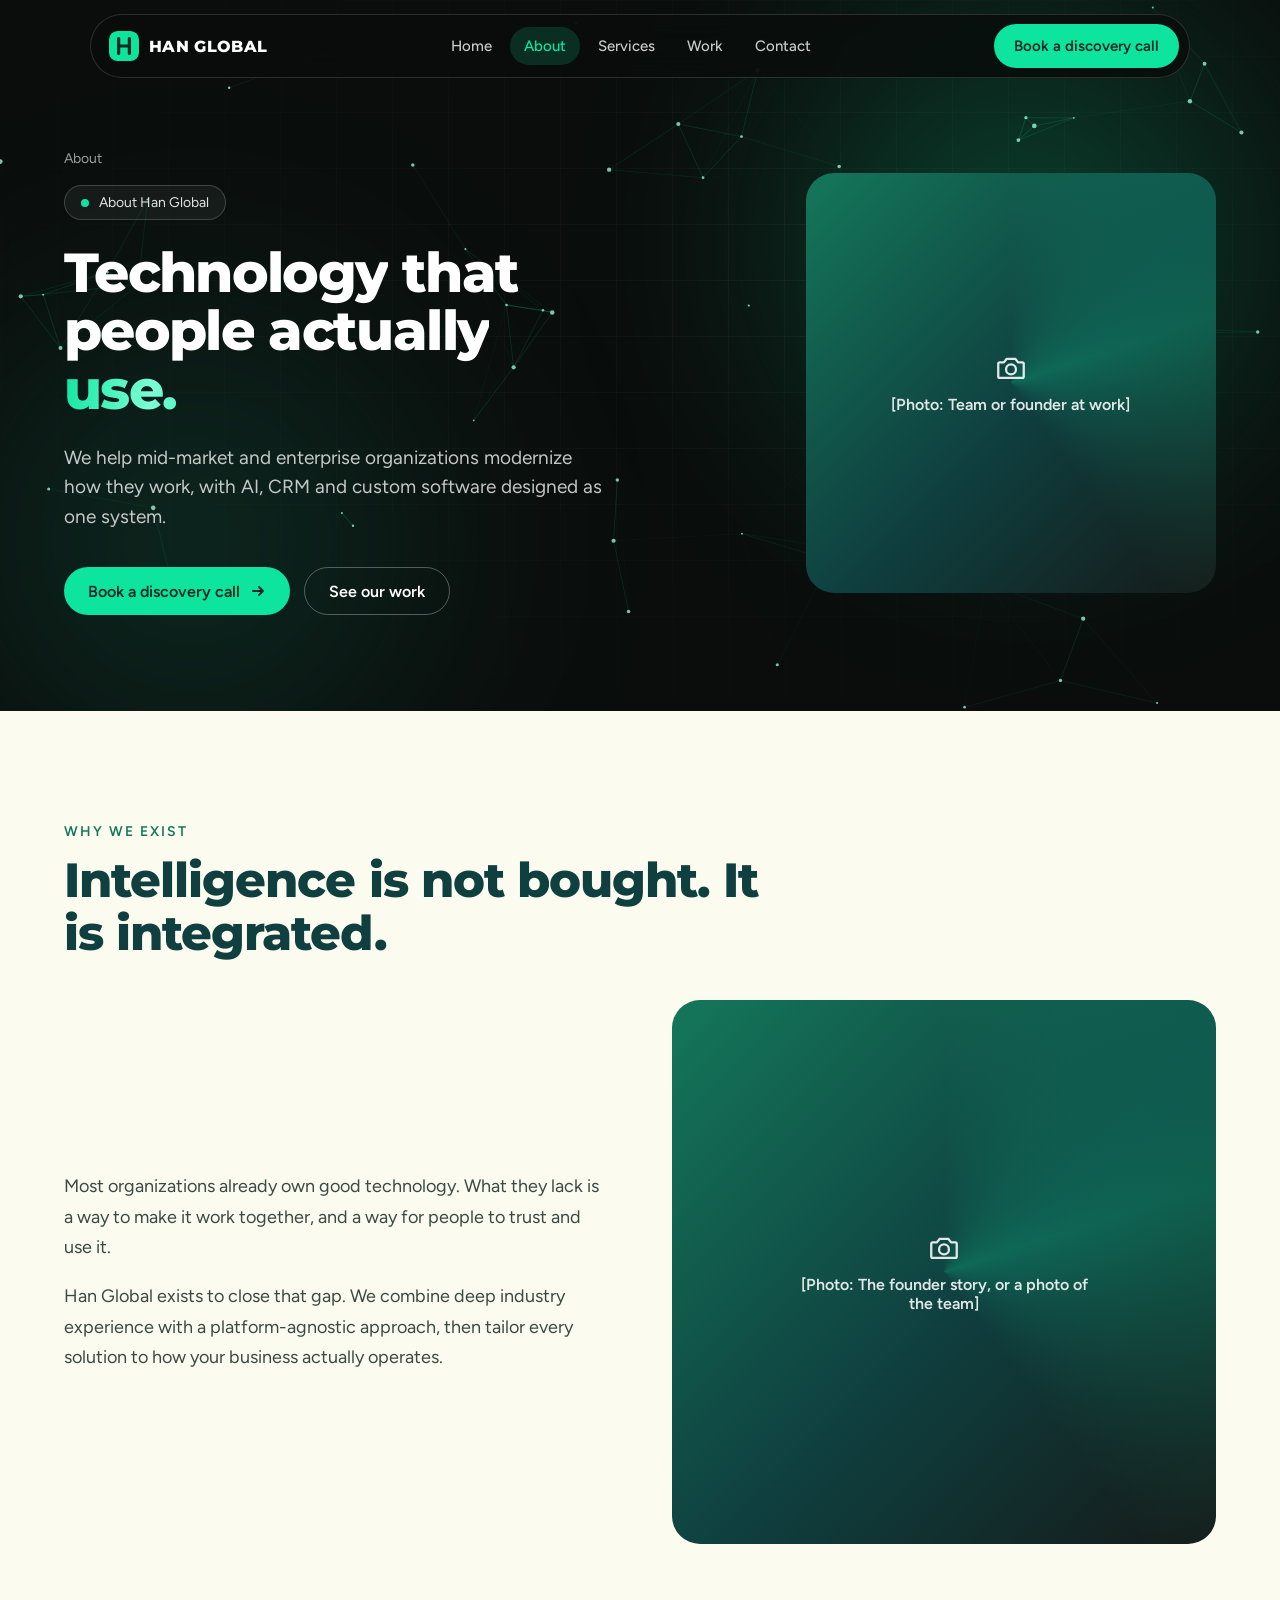
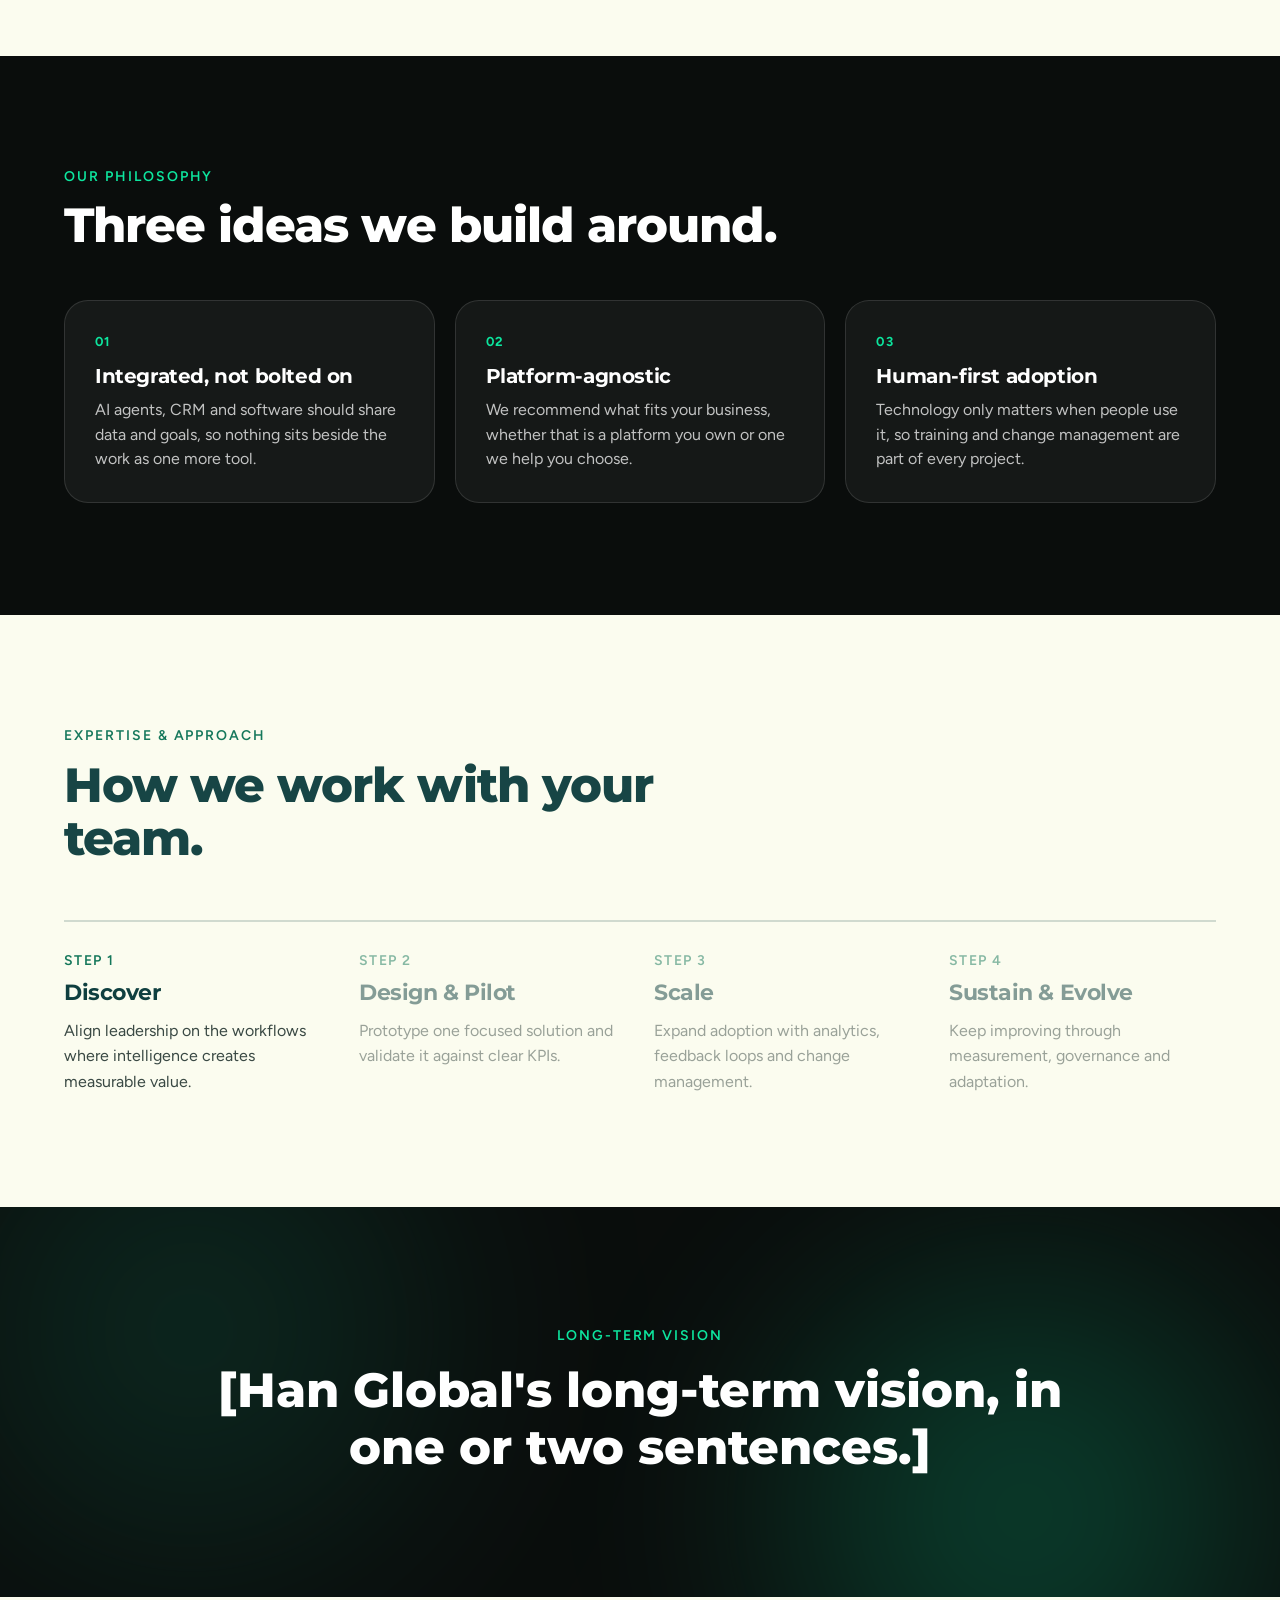
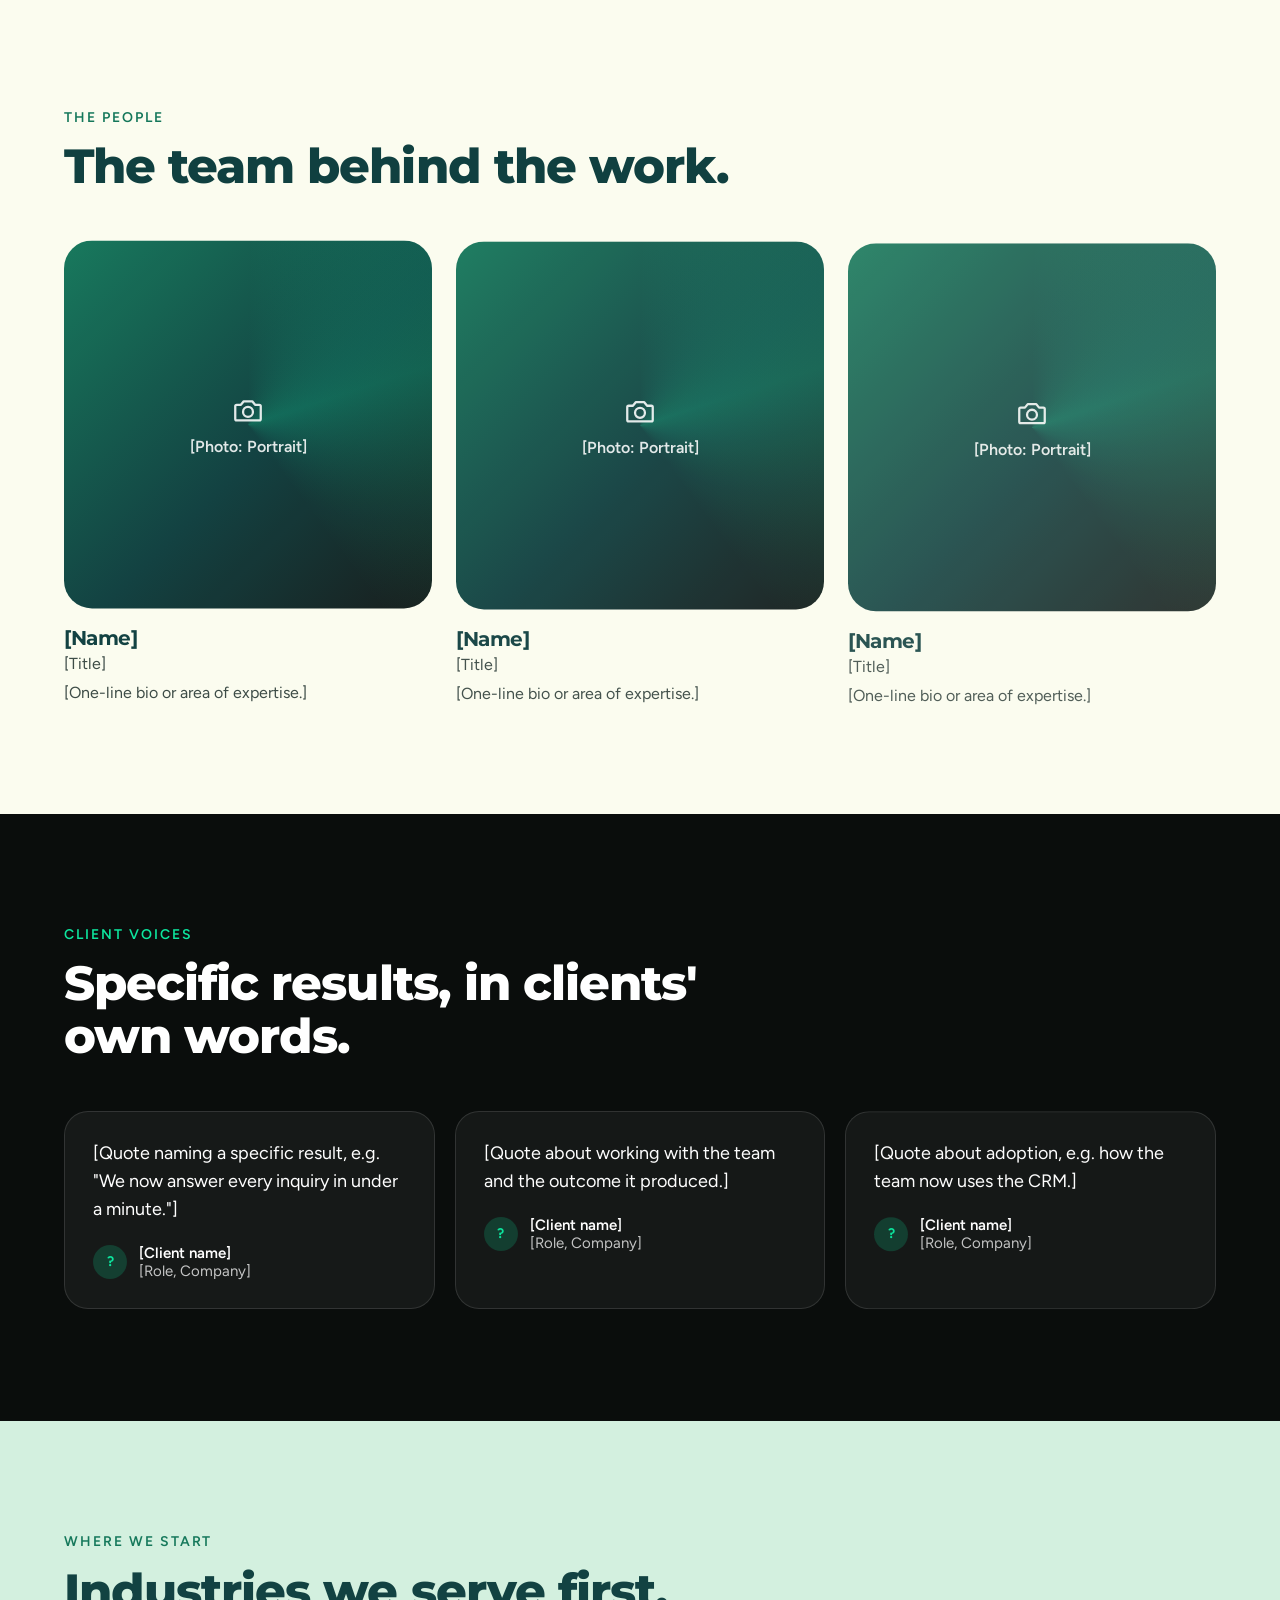
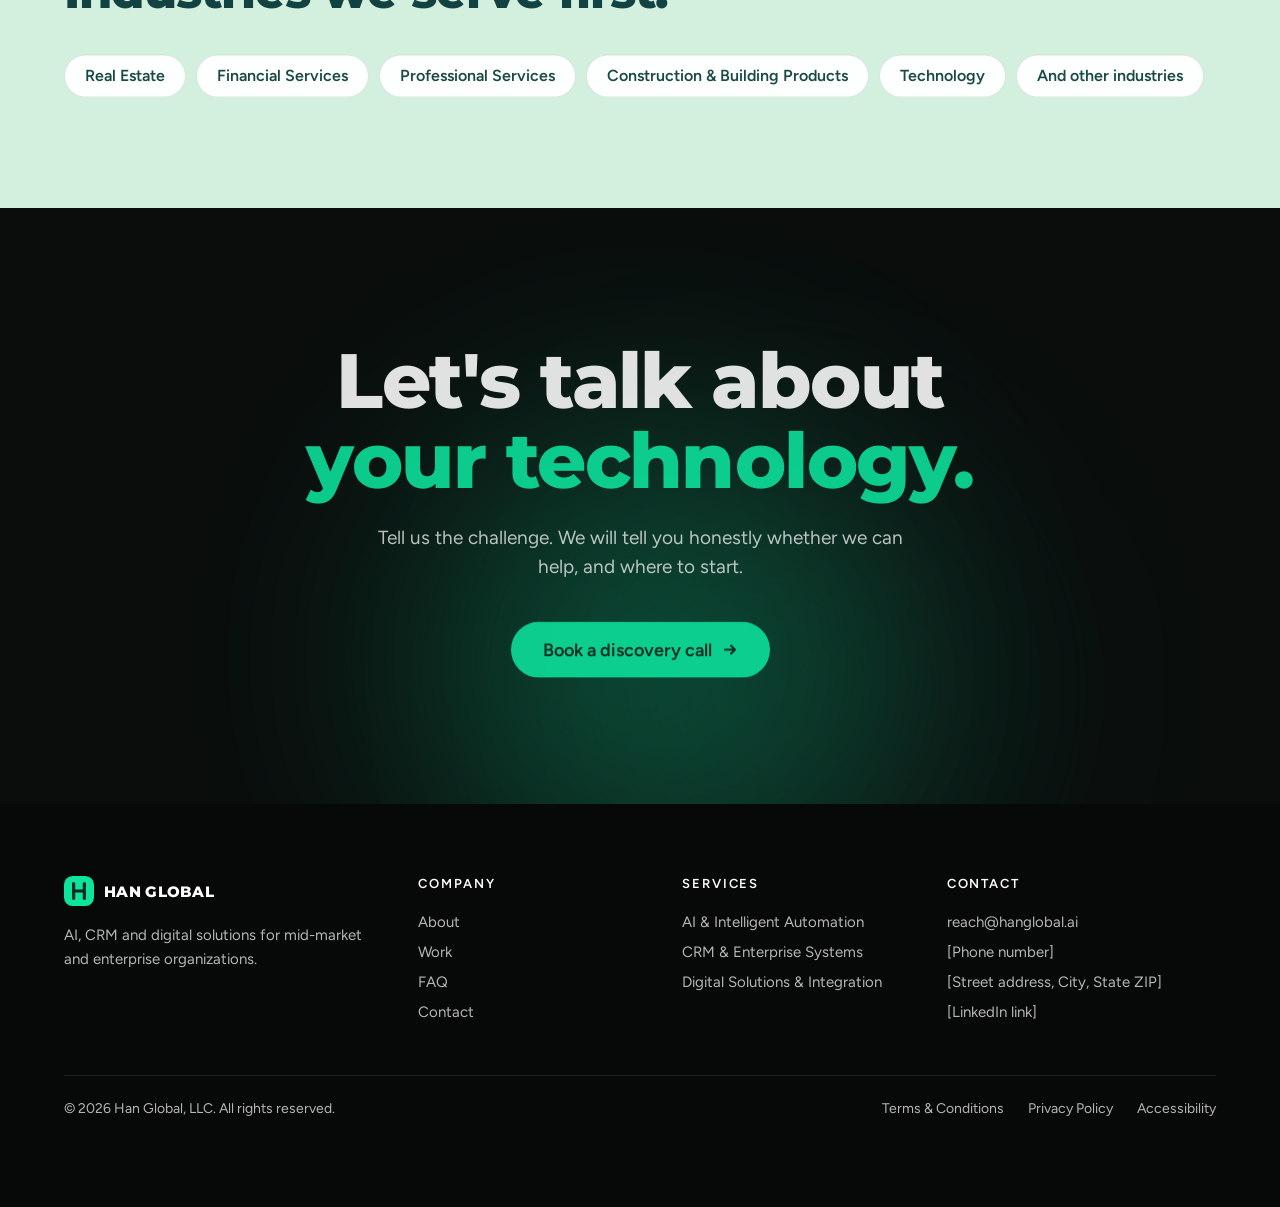
==== commit d161513e: "Add files via upload" ====
--- a/about.html
+++ b/about.html
@@ -4,7 +4,7 @@
 <meta charset="utf-8">
 <meta name="viewport" content="width=device-width, initial-scale=1">
 <meta name="robots" content="noindex, nofollow">
-<title>About | Han Global (design concept)</title>
+<title>About | Han Global</title>
 <meta name="description" content="About Han Global: who we are, our philosophy, expertise and approach. Design concept.">
 <meta name="theme-color" content="#0A0D0C">
 <link rel="preload" href="fonts/montserrat-latin-wght-normal.woff2" as="font" type="font/woff2" crossorigin>
@@ -21,7 +21,6 @@
 <body>
 <a class="skip" href="#main">Skip to content</a>
 <div class="progress" aria-hidden="true"><i></i></div>
-<div class="concept-chip" role="note">Design concept · not the live site</div>
 
 <header class="navwrap">
   <nav class="nav" aria-label="Main">
@@ -54,14 +53,14 @@
       <p class="hero-sub in" style="--d:.7s">We help mid-market and enterprise organizations modernize how they work, with AI, CRM and custom software designed as one system.</p>
       <div class="ctas in" style="--d:.85s"><a class="btn btn-neon mag" href="contact.html">Book a discovery call <svg width="16" height="16" viewBox="0 0 16 16" fill="none" aria-hidden="true"><path d="M3 8h10M9 4l4 4-4 4" stroke="currentColor" stroke-width="2" stroke-linecap="round" stroke-linejoin="round"/></svg></a><a class="btn btn-ghost mag" href="work.html">See our work</a></div>
     </div>
-    <div class="phero-vis in" style="--d:.5s"><div class="ph tall" role="img" aria-label="Photo placeholder: Team or founder at work"><div><svg width="34" height="34" viewBox="0 0 24 24" fill="none" stroke="currentColor" stroke-width="1.6" stroke-linecap="round" stroke-linejoin="round" aria-hidden="true"><path d="M4 8h3l2-2.5h6L17 8h3a1 1 0 0 1 1 1v9a1 1 0 0 1-1 1H4a1 1 0 0 1-1-1V9a1 1 0 0 1 1-1z"/><circle cx="12" cy="13" r="3.5"/></svg><b>[Photo: Team or founder at work]</b><small>Placeholder. Replace with a real photo.</small></div></div></div>
+    <div class="phero-vis in" style="--d:.5s"><div class="ph tall" role="img" aria-label="Photo placeholder: Team or founder at work"><div><svg width="34" height="34" viewBox="0 0 24 24" fill="none" stroke="currentColor" stroke-width="1.6" stroke-linecap="round" stroke-linejoin="round" aria-hidden="true"><path d="M4 8h3l2-2.5h6L17 8h3a1 1 0 0 1 1 1v9a1 1 0 0 1-1 1H4a1 1 0 0 1-1-1V9a1 1 0 0 1 1-1z"/><circle cx="12" cy="13" r="3.5"/></svg><b>[Photo: Team or founder at work]</b></div></div></div>
   </div>
 </section><section class="sec cream" aria-labelledby="a1">
   <div class="wrap">
     <p class="kicker rv">Why we exist</p>
     <h2 class="h2 rv" id="a1" style="max-width:720px">Intelligence is not bought. It is integrated.</h2>
     
-    <div class="split"><div class="rv prose"><p>Most organizations already own good technology. What they lack is a way to make it work together, and a way for people to trust and use it.</p><p>Han Global exists to close that gap. We combine deep industry experience with a platform-agnostic approach, then tailor every solution to how your business actually operates.</p><p class="draftnote">Draft wording based on the current site. Han Global to review and rewrite in its own voice.</p></div><div class="rv"><div class="ph sq" role="img" aria-label="Photo placeholder: The founder story, or a photo of the team"><div><svg width="34" height="34" viewBox="0 0 24 24" fill="none" stroke="currentColor" stroke-width="1.6" stroke-linecap="round" stroke-linejoin="round" aria-hidden="true"><path d="M4 8h3l2-2.5h6L17 8h3a1 1 0 0 1 1 1v9a1 1 0 0 1-1 1H4a1 1 0 0 1-1-1V9a1 1 0 0 1 1-1z"/><circle cx="12" cy="13" r="3.5"/></svg><b>[Photo: The founder story, or a photo of the team]</b><small>Placeholder. Replace with a real photo.</small></div></div></div></div>
+    <div class="split"><div class="rv prose"><p>Most organizations already own good technology. What they lack is a way to make it work together, and a way for people to trust and use it.</p><p>Han Global exists to close that gap. We combine deep industry experience with a platform-agnostic approach, then tailor every solution to how your business actually operates.</p></div><div class="rv"><div class="ph sq" role="img" aria-label="Photo placeholder: The founder story, or a photo of the team"><div><svg width="34" height="34" viewBox="0 0 24 24" fill="none" stroke="currentColor" stroke-width="1.6" stroke-linecap="round" stroke-linejoin="round" aria-hidden="true"><path d="M4 8h3l2-2.5h6L17 8h3a1 1 0 0 1 1 1v9a1 1 0 0 1-1 1H4a1 1 0 0 1-1-1V9a1 1 0 0 1 1-1z"/><circle cx="12" cy="13" r="3.5"/></svg><b>[Photo: The founder story, or a photo of the team]</b></div></div></div></div>
   </div>
 </section><section class="sec dark" aria-labelledby="a2">
   <div class="wrap">
@@ -77,14 +76,27 @@
     
     <div class="steps" id="steps"><div class="steps-line" aria-hidden="true"><i></i></div><div class="step"><span class="step-n">STEP 1</span><h3>Discover</h3><p>Align leadership on the workflows where intelligence creates measurable value.</p></div><div class="step"><span class="step-n">STEP 2</span><h3>Design &amp; Pilot</h3><p>Prototype one focused solution and validate it against clear KPIs.</p></div><div class="step"><span class="step-n">STEP 3</span><h3>Scale</h3><p>Expand adoption with analytics, feedback loops and change management.</p></div><div class="step"><span class="step-n">STEP 4</span><h3>Sustain &amp; Evolve</h3><p>Keep improving through measurement, governance and adaptation.</p></div></div>
   </div>
-</section><section class="vision"><div class="aurora" aria-hidden="true"><i></i><i></i></div><div class="wrap center"><p class="kicker light rv">Long-term vision</p><p class="big-q rv">[Han Global's long-term vision, in one or two sentences. Client to provide.]</p><p class="fine-d rv">Placeholder. This is the page to say where the company is heading and why organizations should trust it with their technology.</p></div></section><section class="sec cream" aria-labelledby="a4">
+</section><section class="vision"><div class="aurora" aria-hidden="true"><i></i><i></i></div><div class="wrap center"><p class="kicker light rv">Long-term vision</p><p class="big-q rv">[Han Global's long-term vision, in one or two sentences.]</p></div></section><section class="sec cream" aria-labelledby="a4">
   <div class="wrap">
     <p class="kicker rv">The people</p>
     <h2 class="h2 rv" id="a4" style="max-width:720px">The team behind the work.</h2>
     
-    <div class="team-grid"><article class="person rv"><div class="ph sq" role="img" aria-label="Photo placeholder: Portrait"><div><svg width="34" height="34" viewBox="0 0 24 24" fill="none" stroke="currentColor" stroke-width="1.6" stroke-linecap="round" stroke-linejoin="round" aria-hidden="true"><path d="M4 8h3l2-2.5h6L17 8h3a1 1 0 0 1 1 1v9a1 1 0 0 1-1 1H4a1 1 0 0 1-1-1V9a1 1 0 0 1 1-1z"/><circle cx="12" cy="13" r="3.5"/></svg><b>[Photo: Portrait]</b><small>Placeholder. Replace with a real photo.</small></div></div><h3>[Name]</h3><p>[Title]</p><p class="pbio">[One-line bio or area of expertise.]</p></article><article class="person rv"><div class="ph sq" role="img" aria-label="Photo placeholder: Portrait"><div><svg width="34" height="34" viewBox="0 0 24 24" fill="none" stroke="currentColor" stroke-width="1.6" stroke-linecap="round" stroke-linejoin="round" aria-hidden="true"><path d="M4 8h3l2-2.5h6L17 8h3a1 1 0 0 1 1 1v9a1 1 0 0 1-1 1H4a1 1 0 0 1-1-1V9a1 1 0 0 1 1-1z"/><circle cx="12" cy="13" r="3.5"/></svg><b>[Photo: Portrait]</b><small>Placeholder. Replace with a real photo.</small></div></div><h3>[Name]</h3><p>[Title]</p><p class="pbio">[One-line bio or area of expertise.]</p></article><article class="person rv"><div class="ph sq" role="img" aria-label="Photo placeholder: Portrait"><div><svg width="34" height="34" viewBox="0 0 24 24" fill="none" stroke="currentColor" stroke-width="1.6" stroke-linecap="round" stroke-linejoin="round" aria-hidden="true"><path d="M4 8h3l2-2.5h6L17 8h3a1 1 0 0 1 1 1v9a1 1 0 0 1-1 1H4a1 1 0 0 1-1-1V9a1 1 0 0 1 1-1z"/><circle cx="12" cy="13" r="3.5"/></svg><b>[Photo: Portrait]</b><small>Placeholder. Replace with a real photo.</small></div></div><h3>[Name]</h3><p>[Title]</p><p class="pbio">[One-line bio or area of expertise.]</p></article></div><p class="fine">Placeholders. Add real portraits, names and titles. Natural, human photography works best here.</p>
+    <div class="team-grid"><article class="person rv"><div class="ph sq" role="img" aria-label="Photo placeholder: Portrait"><div><svg width="34" height="34" viewBox="0 0 24 24" fill="none" stroke="currentColor" stroke-width="1.6" stroke-linecap="round" stroke-linejoin="round" aria-hidden="true"><path d="M4 8h3l2-2.5h6L17 8h3a1 1 0 0 1 1 1v9a1 1 0 0 1-1 1H4a1 1 0 0 1-1-1V9a1 1 0 0 1 1-1z"/><circle cx="12" cy="13" r="3.5"/></svg><b>[Photo: Portrait]</b></div></div><h3>[Name]</h3><p>[Title]</p><p class="pbio">[One-line bio or area of expertise.]</p></article><article class="person rv"><div class="ph sq" role="img" aria-label="Photo placeholder: Portrait"><div><svg width="34" height="34" viewBox="0 0 24 24" fill="none" stroke="currentColor" stroke-width="1.6" stroke-linecap="round" stroke-linejoin="round" aria-hidden="true"><path d="M4 8h3l2-2.5h6L17 8h3a1 1 0 0 1 1 1v9a1 1 0 0 1-1 1H4a1 1 0 0 1-1-1V9a1 1 0 0 1 1-1z"/><circle cx="12" cy="13" r="3.5"/></svg><b>[Photo: Portrait]</b></div></div><h3>[Name]</h3><p>[Title]</p><p class="pbio">[One-line bio or area of expertise.]</p></article><article class="person rv"><div class="ph sq" role="img" aria-label="Photo placeholder: Portrait"><div><svg width="34" height="34" viewBox="0 0 24 24" fill="none" stroke="currentColor" stroke-width="1.6" stroke-linecap="round" stroke-linejoin="round" aria-hidden="true"><path d="M4 8h3l2-2.5h6L17 8h3a1 1 0 0 1 1 1v9a1 1 0 0 1-1 1H4a1 1 0 0 1-1-1V9a1 1 0 0 1 1-1z"/><circle cx="12" cy="13" r="3.5"/></svg><b>[Photo: Portrait]</b></div></div><h3>[Name]</h3><p>[Title]</p><p class="pbio">[One-line bio or area of expertise.]</p></article></div>
   </div>
-</section><section class="sec mint" aria-labelledby="a5">
+</section><!-- CLIENTS -->
+<section class="sec dark" id="clients" aria-labelledby="cl-h">
+  <div class="wrap">
+    <p class="kicker light">Client voices</p>
+    <h2 class="h2 light" id="cl-h" style="max-width:700px">Specific results, in clients' own words.</h2>
+    <div class="test-grid">
+      <figure class="tcard rv"><blockquote>[Quote naming a specific result, e.g. "We now answer every inquiry in under a minute."]</blockquote><figcaption><span class="av">?</span><span><b>[Client name]</b>[Role, Company]</span></figcaption></figure>
+      <figure class="tcard rv"><blockquote>[Quote about working with the team and the outcome it produced.]</blockquote><figcaption><span class="av">?</span><span><b>[Client name]</b>[Role, Company]</span></figcaption></figure>
+      <figure class="tcard rv"><blockquote>[Quote about adoption, e.g. how the team now uses the CRM.]</blockquote><figcaption><span class="av">?</span><span><b>[Client name]</b>[Role, Company]</span></figcaption></figure>
+    </div>
+  </div>
+</section>
+
+<section class="sec mint" aria-labelledby="a5">
   <div class="wrap">
     <p class="kicker rv">Where we start</p>
     <h2 class="h2 rv" id="a5" style="max-width:720px">Industries we serve first.</h2>
@@ -111,7 +123,7 @@
         </a>
         <p class="foot-blurb">AI, CRM and digital solutions for mid-market and enterprise organizations.</p>
       </div>
-      <div><h4>Company</h4><a href="about.html">About</a><a href="work.html">Work</a><a href="index.html#faq">FAQ</a><a href="contact.html">Contact</a></div>
+      <div><h4>Company</h4><a href="about.html">About</a><a href="work.html">Work</a><a href="contact.html#faq">FAQ</a><a href="contact.html">Contact</a></div>
       <div><h4>Services</h4><a href="ai-automation.html">AI &amp; Intelligent Automation</a><a href="crm-enterprise.html">CRM &amp; Enterprise Systems</a><a href="digital-solutions.html">Digital Solutions &amp; Integration</a></div>
       <div><h4>Contact</h4><a href="mailto:reach@hanglobal.ai">reach@hanglobal.ai</a><span>[Phone number]</span><span>[Street address, City, State ZIP]</span><span>[LinkedIn link]</span></div>
     </div>
--- a/styles.css
+++ b/styles.css
@@ -518,3 +518,28 @@
 }
 .ph.sq{height:auto;width:100%}
 .person,.split>*,.phero-vis{min-width:0}
+
+/* case study extras */
+.dtiles{display:grid;grid-template-columns:repeat(3,minmax(0,1fr));gap:10px;margin-bottom:16px}
+.dtiles div{padding:14px;border-radius:14px;background:rgba(0,0,0,.34);border:1px solid rgba(255,255,255,.1)}
+.dtiles b{display:block;font-family:var(--head);font-weight:800;font-size:24px;color:#fff}
+.dtiles span{display:block;margin-top:4px;font-size:12px;color:rgba(255,255,255,.6)}
+.spark.wide{height:70px;margin-bottom:6px;gap:7px}
+.spark.wide i{flex:1;width:auto}
+.ba{margin-top:32px;display:flex;flex-direction:column;gap:16px;max-width:680px}
+.ba-r{display:grid;grid-template-columns:70px minmax(0,1fr) auto;align-items:center;gap:14px;font-size:15px}
+.ba-r span{font-weight:600;color:var(--forest)}
+.ba-r b{font-family:var(--head);font-weight:800;color:var(--teal);min-width:110px;text-align:right}
+.ba-t{height:16px;border-radius:8px;background:rgba(15,63,63,.1);overflow:hidden}
+.ba-t i{display:block;height:100%;width:var(--w);border-radius:8px;background:#9aa8a3;transform-origin:left}
+.ba-t i.g{background:var(--neon)}
+.anim .ba-t i{transform:scaleX(0);transition:transform 1.4s var(--ease)}
+.anim .ba.go .ba-t i{transform:scaleX(1)}
+.anim .ba.go .ba-r:nth-child(2) .ba-t i{transition-delay:.5s}
+.tline{position:relative;margin-top:28px;padding-left:28px;display:flex;flex-direction:column;gap:30px;border-left:2px solid rgba(15,63,63,.18);max-width:680px}
+.tline li{position:relative}
+.tline li::before{content:"";position:absolute;left:-37px;top:4px;width:16px;height:16px;border-radius:50%;background:var(--cream);border:3px solid var(--forest)}
+.tline b{font-size:13px;letter-spacing:.1em;text-transform:uppercase;color:var(--forest);font-weight:600}
+.tline h3{margin-top:6px;font-size:21px;color:var(--teal)}
+.tline p{margin-top:8px;font-size:16.5px;line-height:1.6;color:var(--muted)}
+@media (max-width:640px){.ba-r{grid-template-columns:56px minmax(0,1fr)}.ba-r b{grid-column:1/-1;text-align:left;margin-top:-6px}.dtiles b{font-size:19px}}
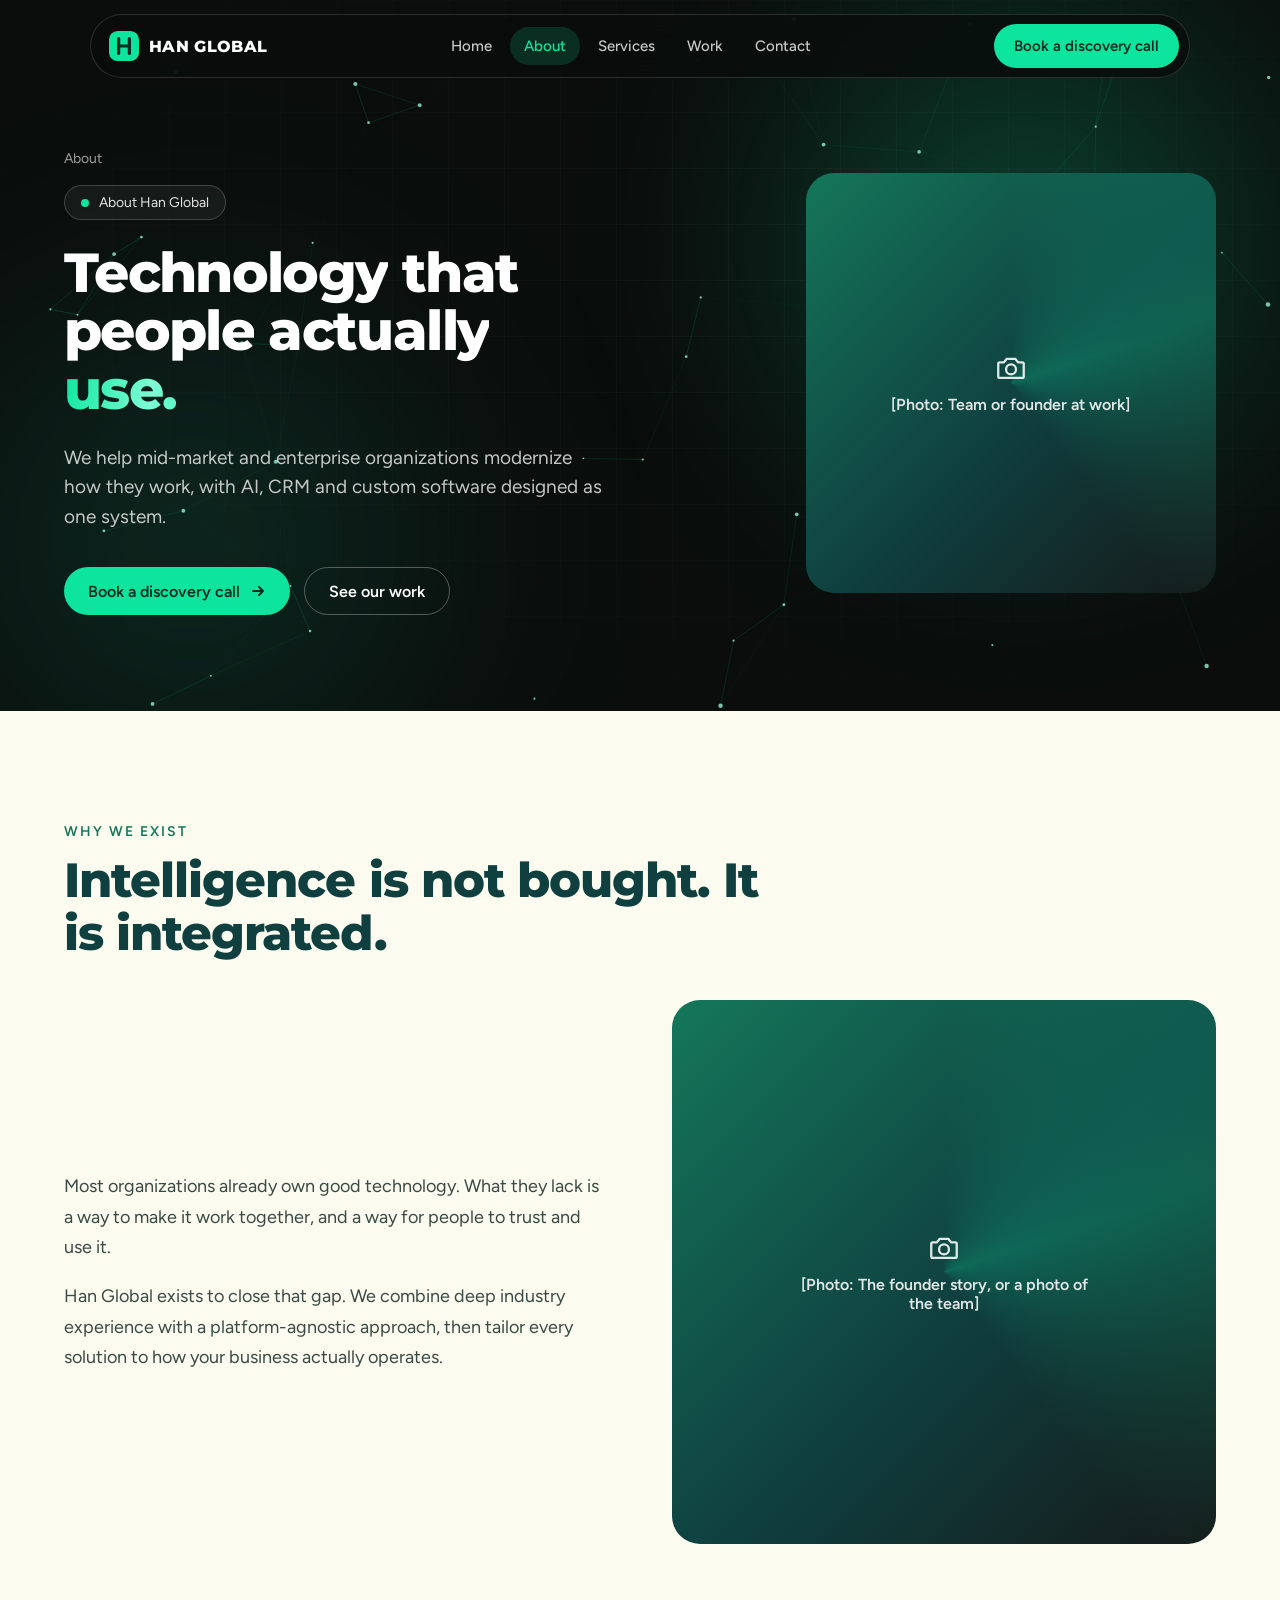
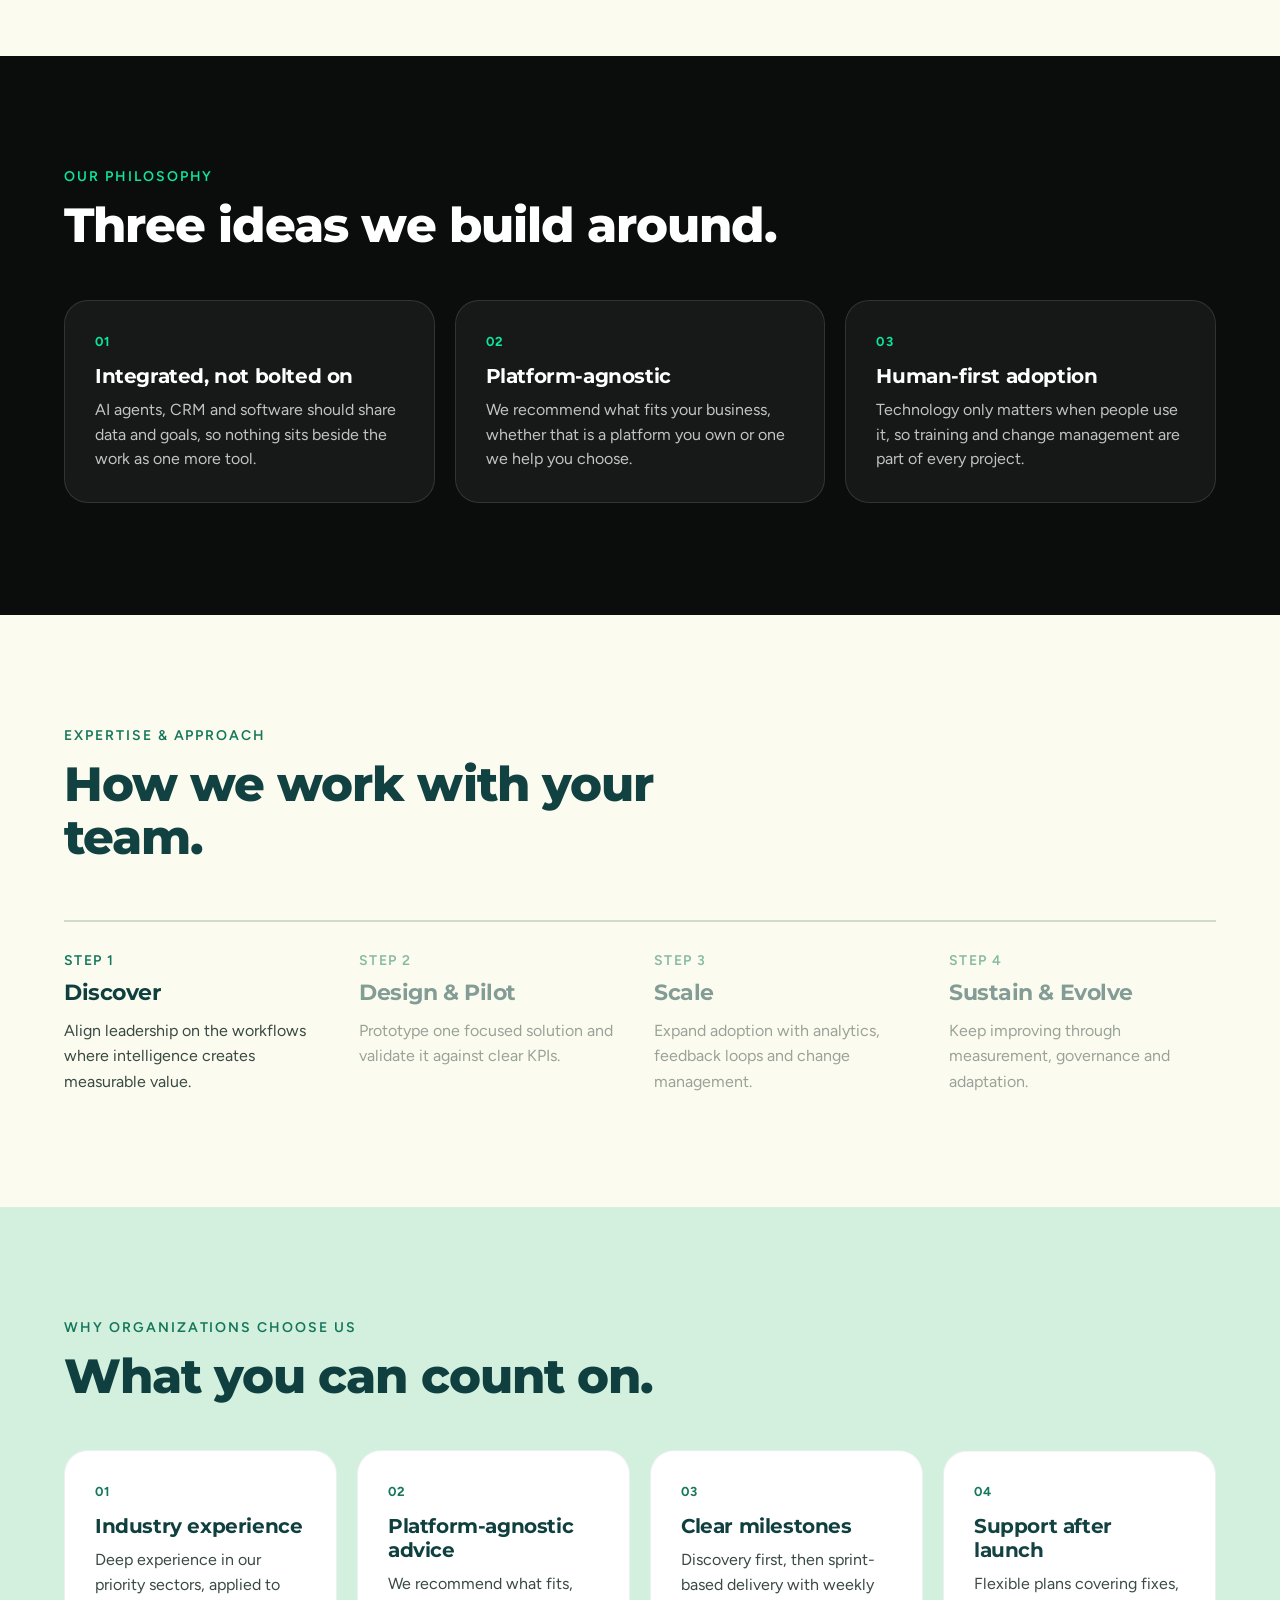
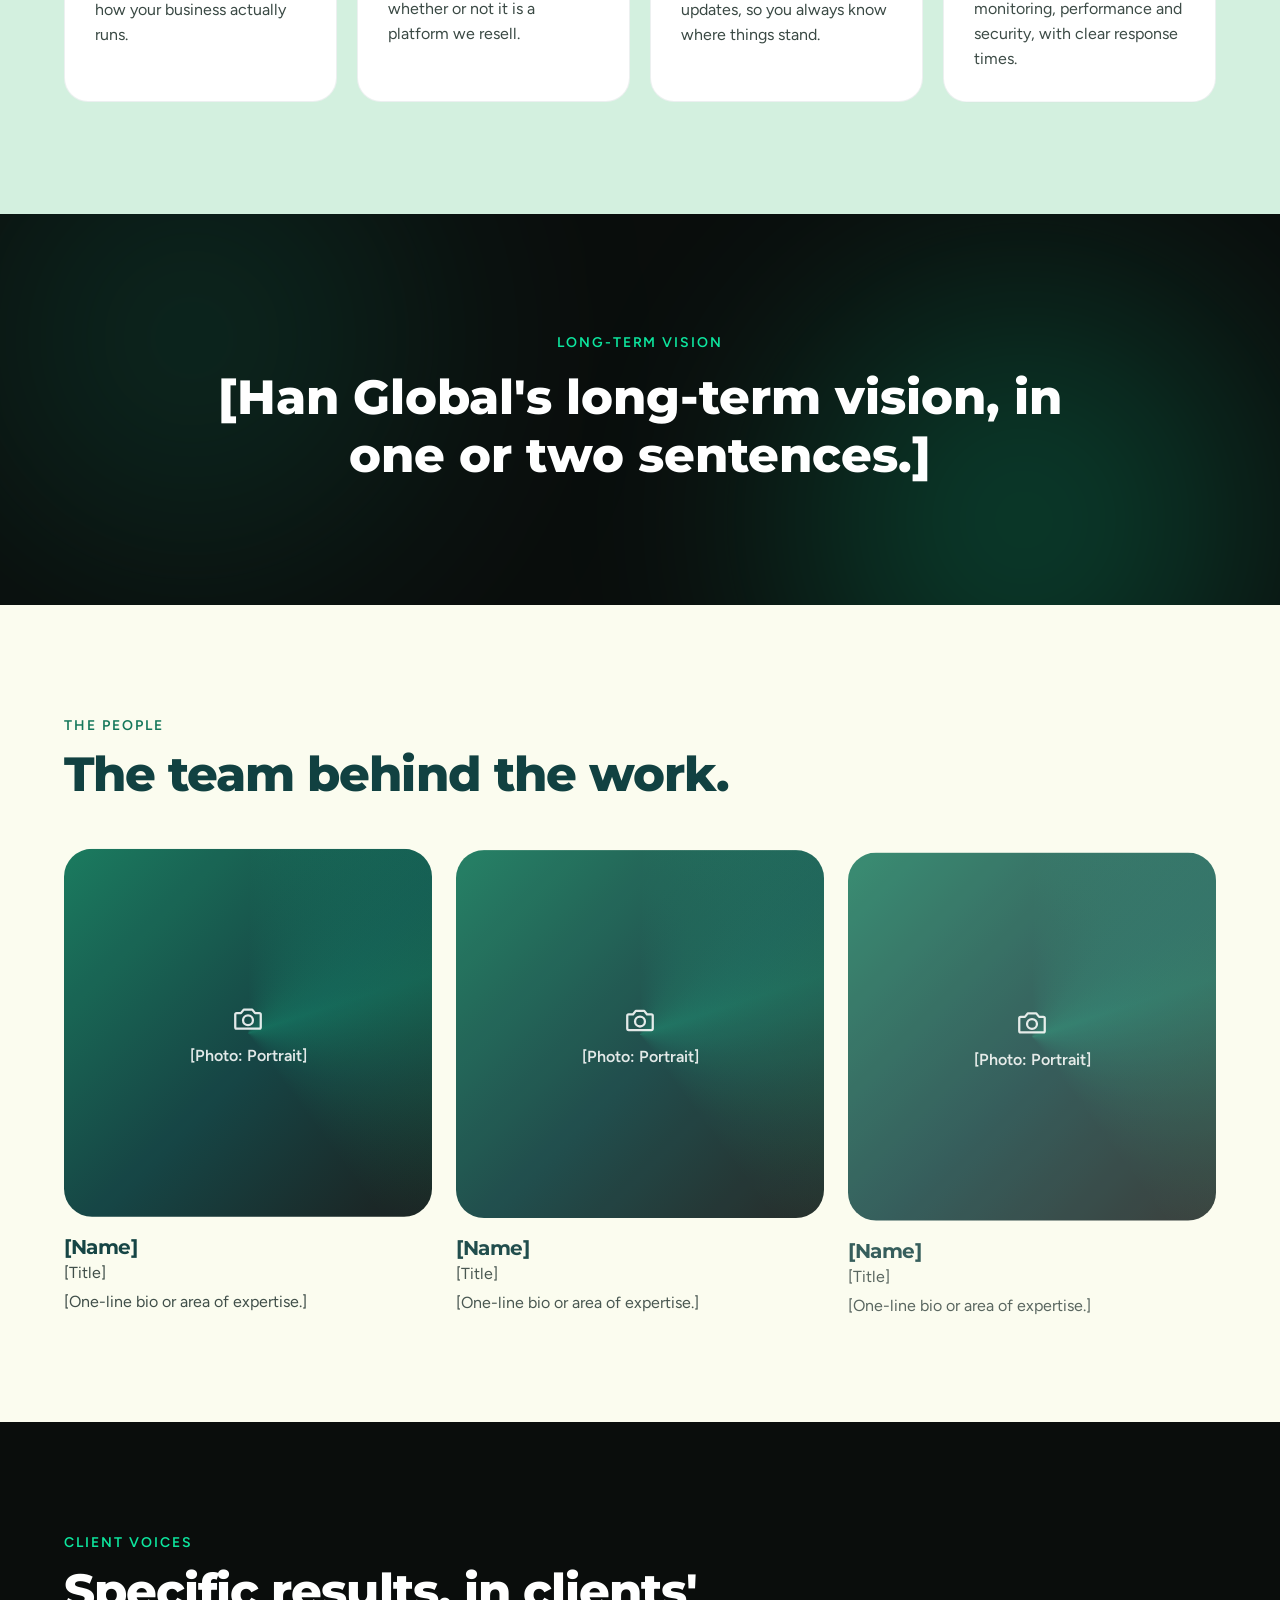
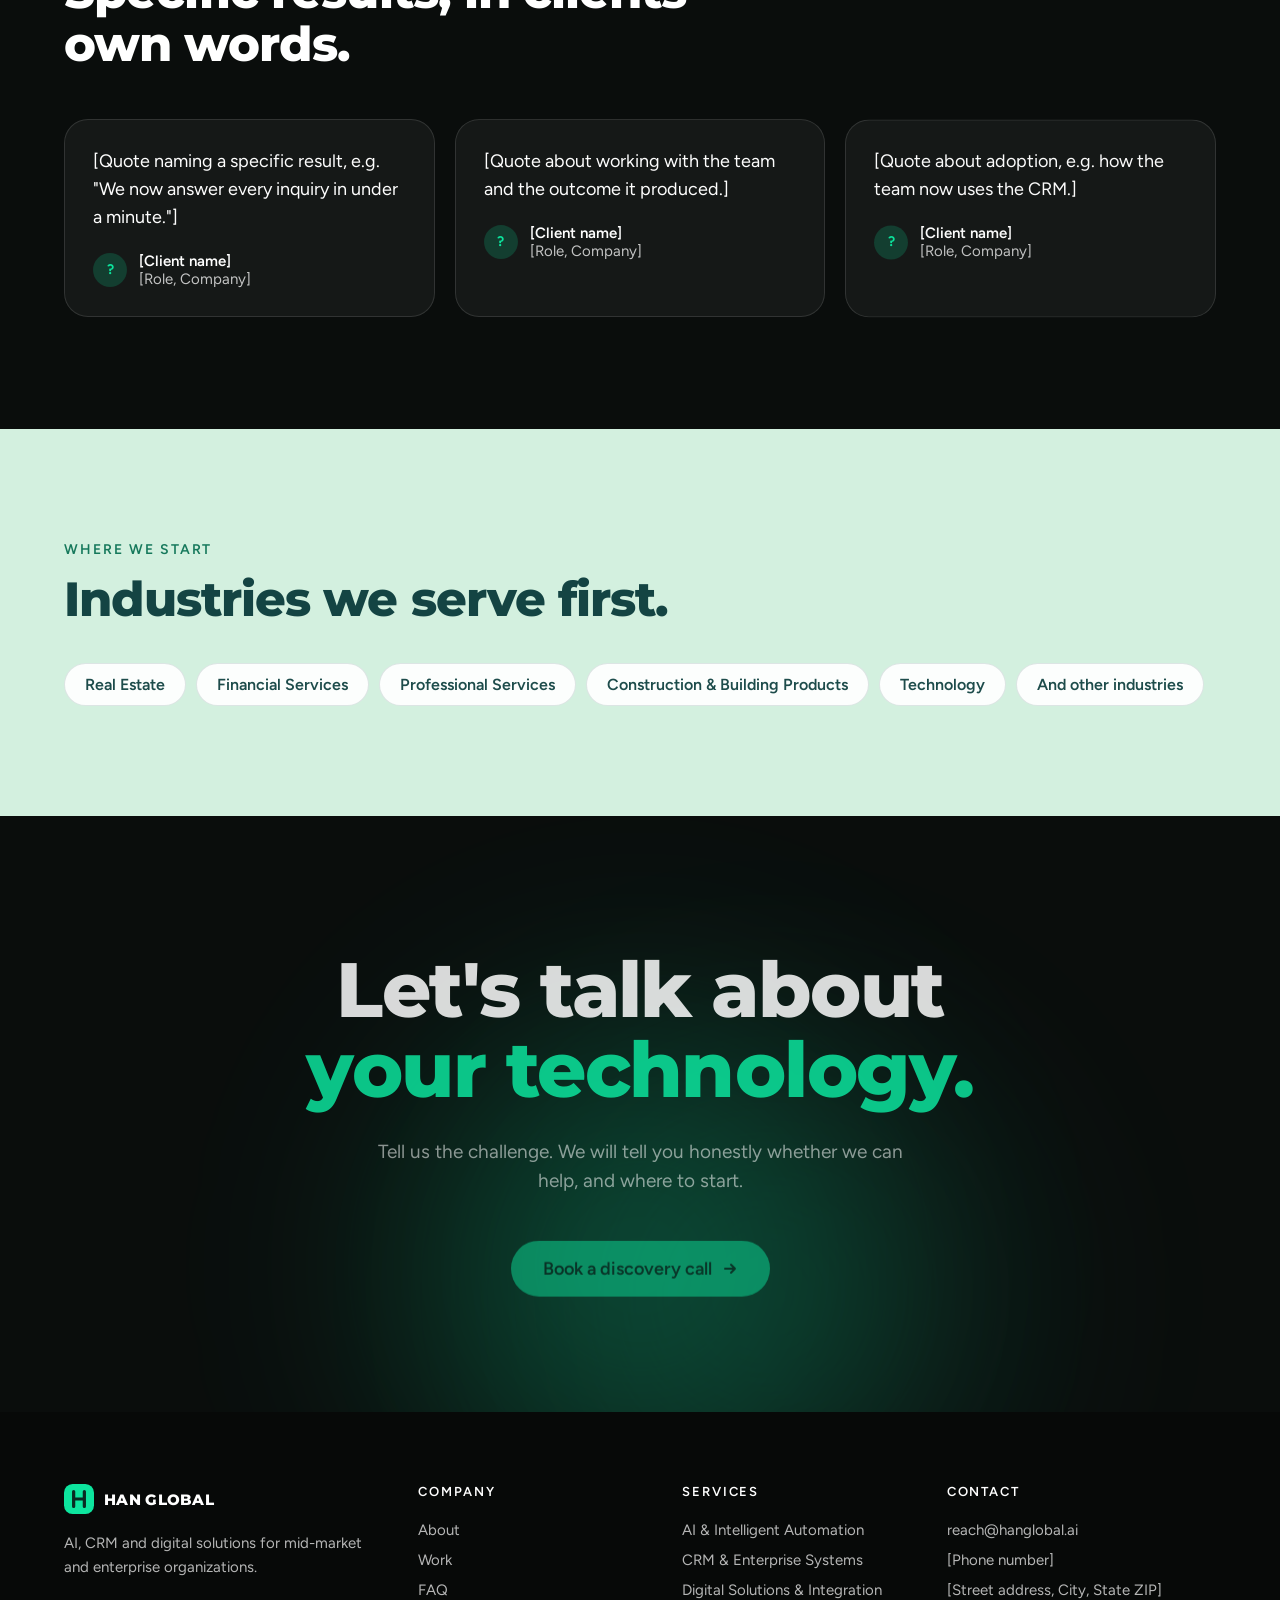
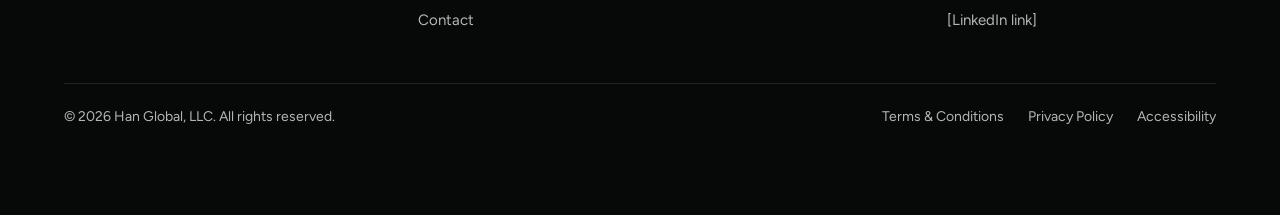
==== commit cce71d93: "Add files via upload" ====
--- a/about.html
+++ b/about.html
@@ -76,6 +76,13 @@
     
     <div class="steps" id="steps"><div class="steps-line" aria-hidden="true"><i></i></div><div class="step"><span class="step-n">STEP 1</span><h3>Discover</h3><p>Align leadership on the workflows where intelligence creates measurable value.</p></div><div class="step"><span class="step-n">STEP 2</span><h3>Design &amp; Pilot</h3><p>Prototype one focused solution and validate it against clear KPIs.</p></div><div class="step"><span class="step-n">STEP 3</span><h3>Scale</h3><p>Expand adoption with analytics, feedback loops and change management.</p></div><div class="step"><span class="step-n">STEP 4</span><h3>Sustain &amp; Evolve</h3><p>Keep improving through measurement, governance and adaptation.</p></div></div>
   </div>
+</section><section class="sec mint" aria-labelledby="a-trust">
+  <div class="wrap">
+    <p class="kicker rv">Why organizations choose us</p>
+    <h2 class="h2 rv" id="a-trust" style="max-width:720px">What you can count on.</h2>
+    
+    <div class="bento four"><div class="ind rv"><span class="ind-n">01</span><h3>Industry experience</h3><p>Deep experience in our priority sectors, applied to how your business actually runs.</p></div><div class="ind rv"><span class="ind-n">02</span><h3>Platform-agnostic advice</h3><p>We recommend what fits, whether or not it is a platform we resell.</p></div><div class="ind rv"><span class="ind-n">03</span><h3>Clear milestones</h3><p>Discovery first, then sprint-based delivery with weekly updates, so you always know where things stand.</p></div><div class="ind rv"><span class="ind-n">04</span><h3>Support after launch</h3><p>Flexible plans covering fixes, monitoring, performance and security, with clear response times.</p></div></div>
+  </div>
 </section><section class="vision"><div class="aurora" aria-hidden="true"><i></i><i></i></div><div class="wrap center"><p class="kicker light rv">Long-term vision</p><p class="big-q rv">[Han Global's long-term vision, in one or two sentences.]</p></div></section><section class="sec cream" aria-labelledby="a4">
   <div class="wrap">
     <p class="kicker rv">The people</p>
--- a/styles.css
+++ b/styles.css
@@ -543,3 +543,15 @@
 .tline h3{margin-top:6px;font-size:21px;color:var(--teal)}
 .tline p{margin-top:8px;font-size:16.5px;line-height:1.6;color:var(--muted)}
 @media (max-width:640px){.ba-r{grid-template-columns:56px minmax(0,1fr)}.ba-r b{grid-column:1/-1;text-align:left;margin-top:-6px}.dtiles b{font-size:19px}}
+
+/* text on dark cards that sit inside light sections */
+.cream .card .caps,.mint .card .caps,.card .caps{color:rgba(255,255,255,.92)}
+.cream .pcard.p-dark .caps,.cream .pcard.p-green .caps{color:rgba(255,255,255,.92)}
+.card .caps,.pcard.p-dark .caps,.pcard.p-green .caps,.c-dark .caps,.c-green .caps{color:rgba(255,255,255,.92)}
+.card .caps li,.pcard .caps li{color:inherit}
+.dark .work a.more,.work a.more{color:var(--forest)}
+.card>p,.pcard>p{color:rgba(255,255,255,.93)}
+.j-steps li{color:rgba(255,255,255,.58)}
+.work-top span{background:rgba(0,0,0,.3)}
+.c-green .pipe div{background:rgba(0,0,0,.3);color:#fff}
+.c-green .pipe div.won{background:var(--neon);color:#0A2A22}
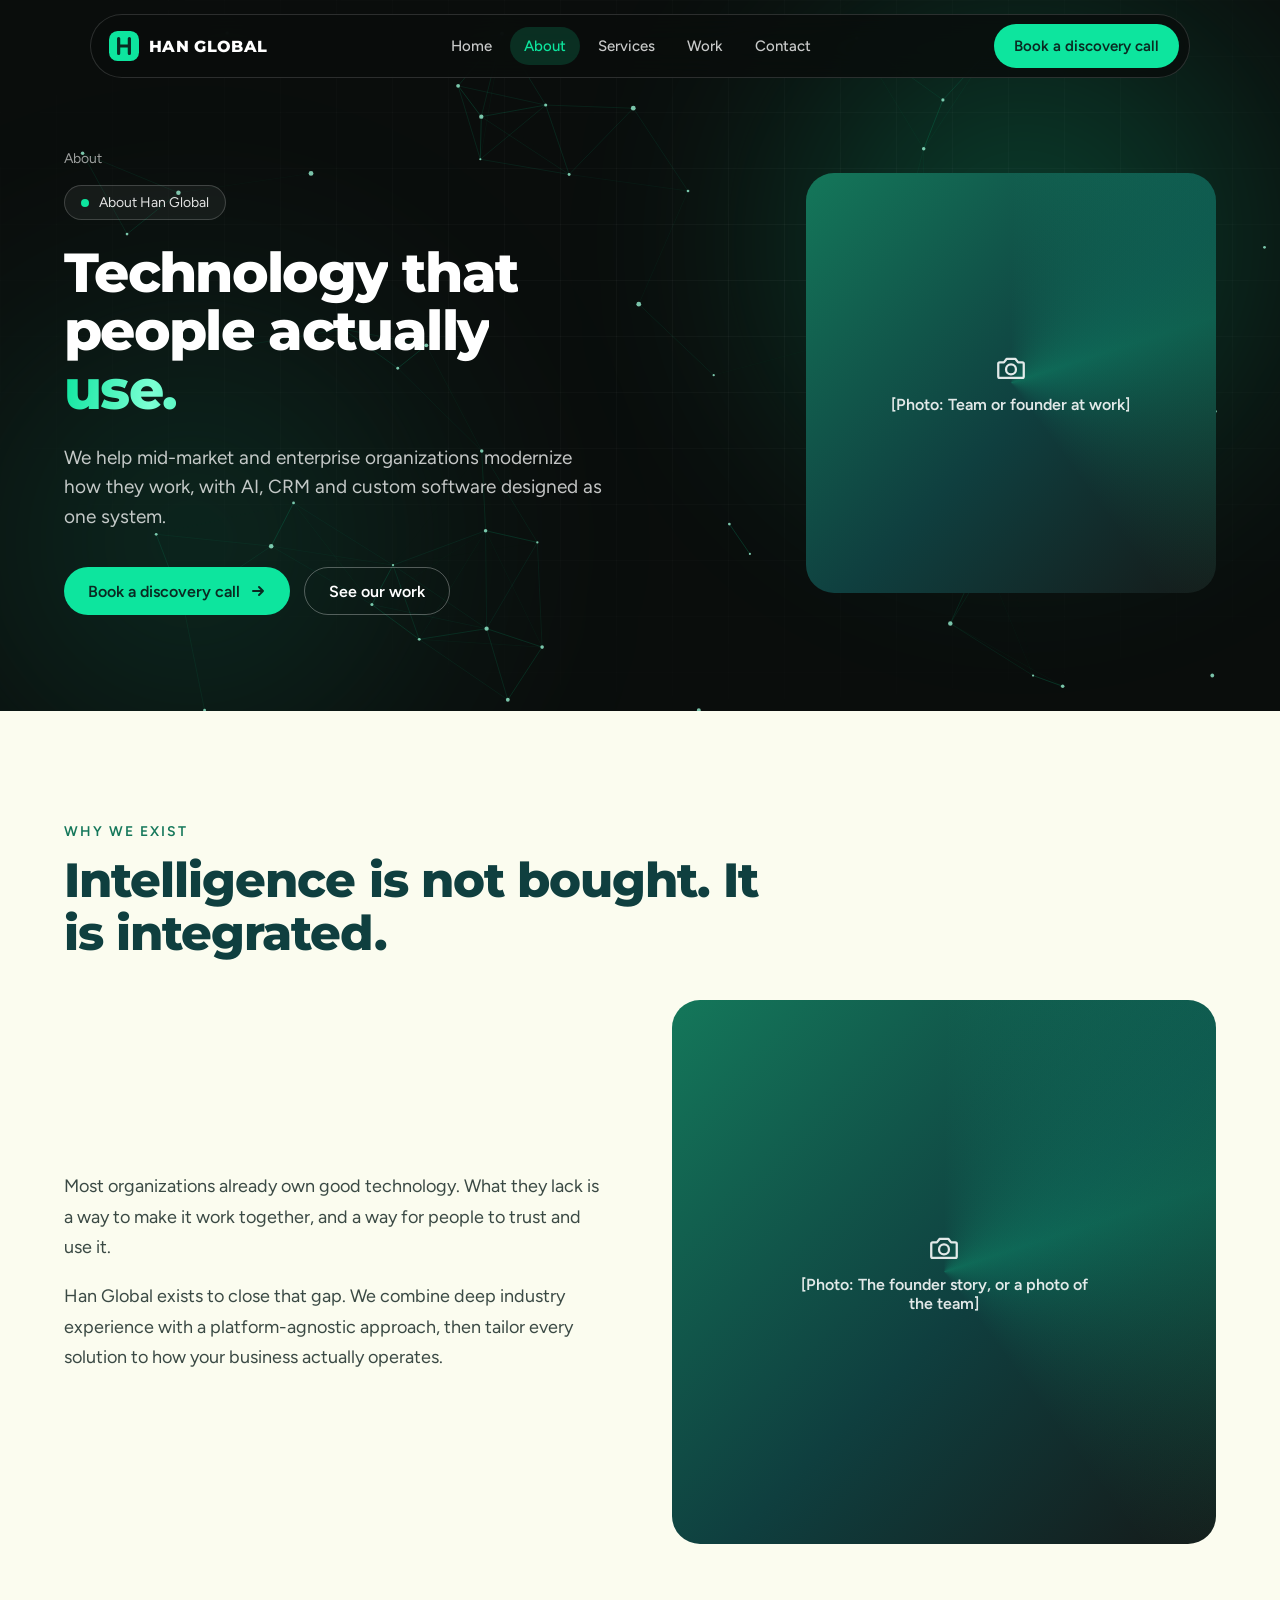
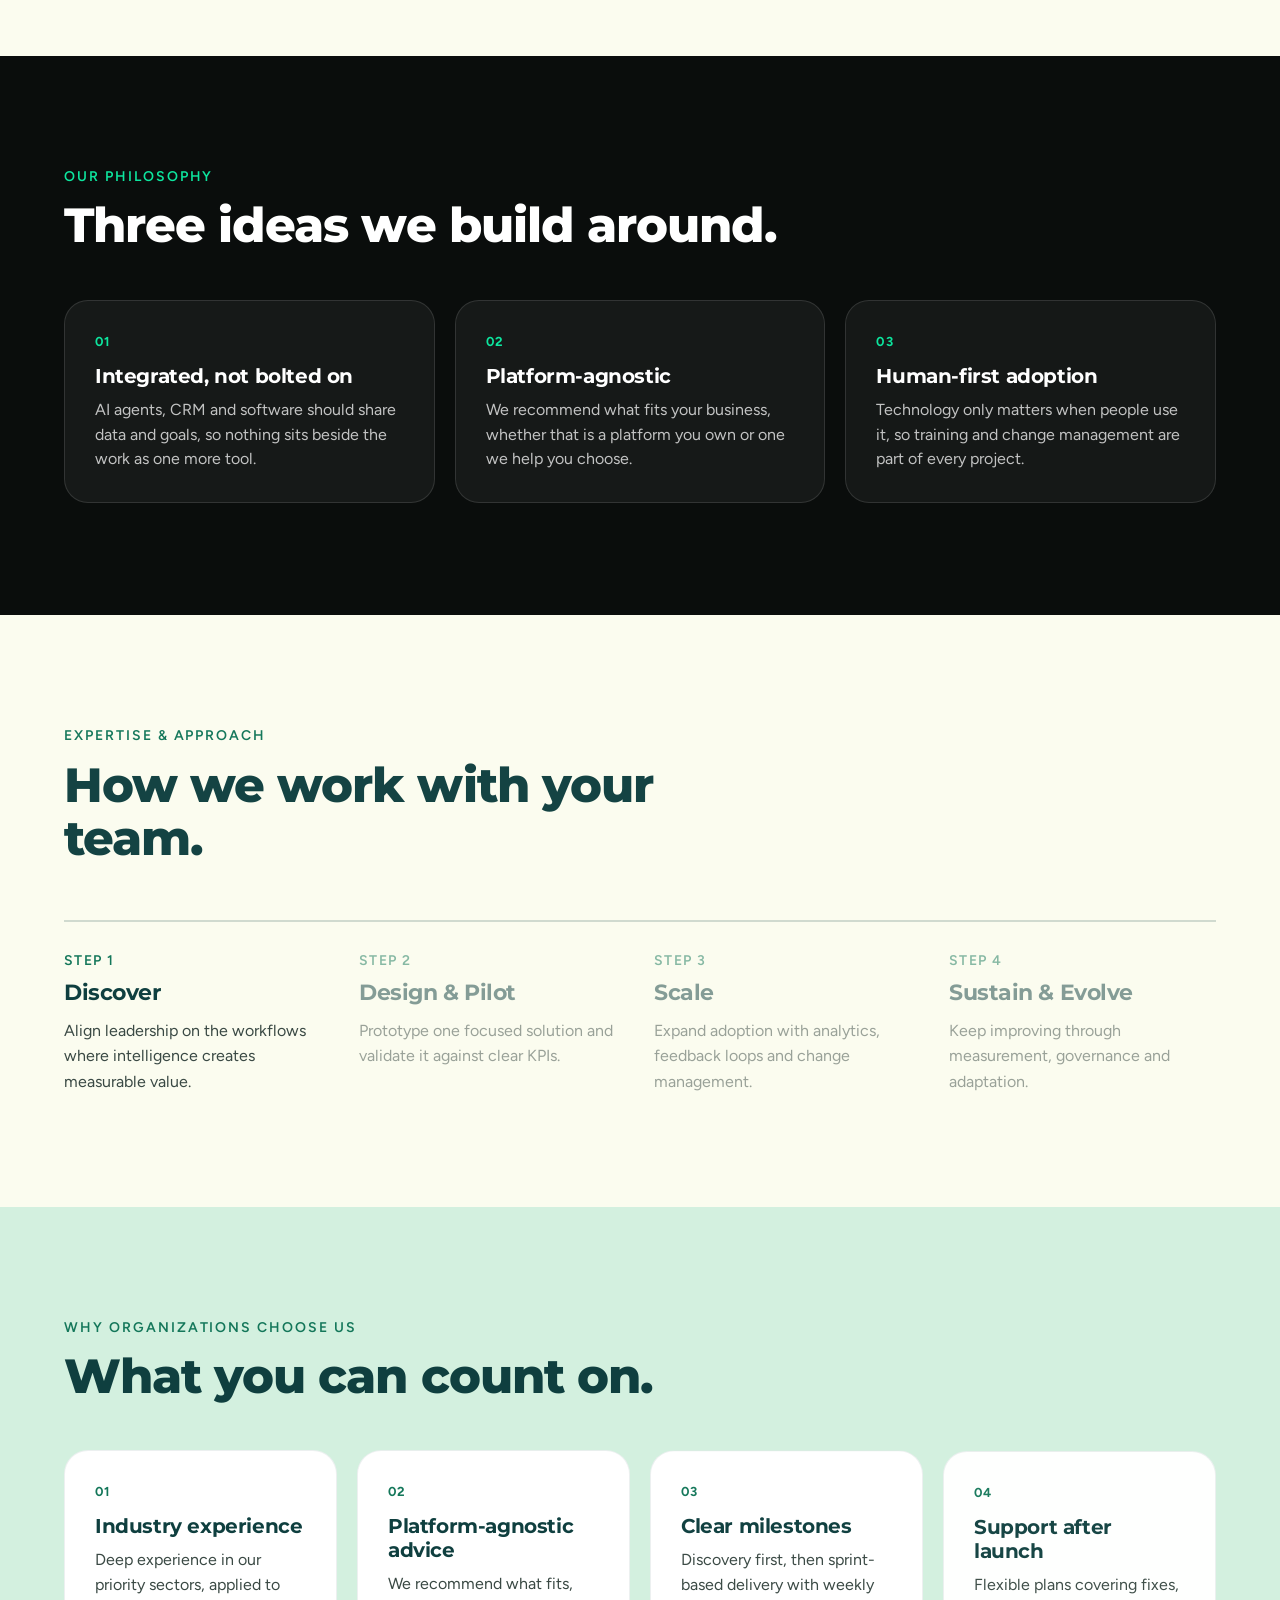
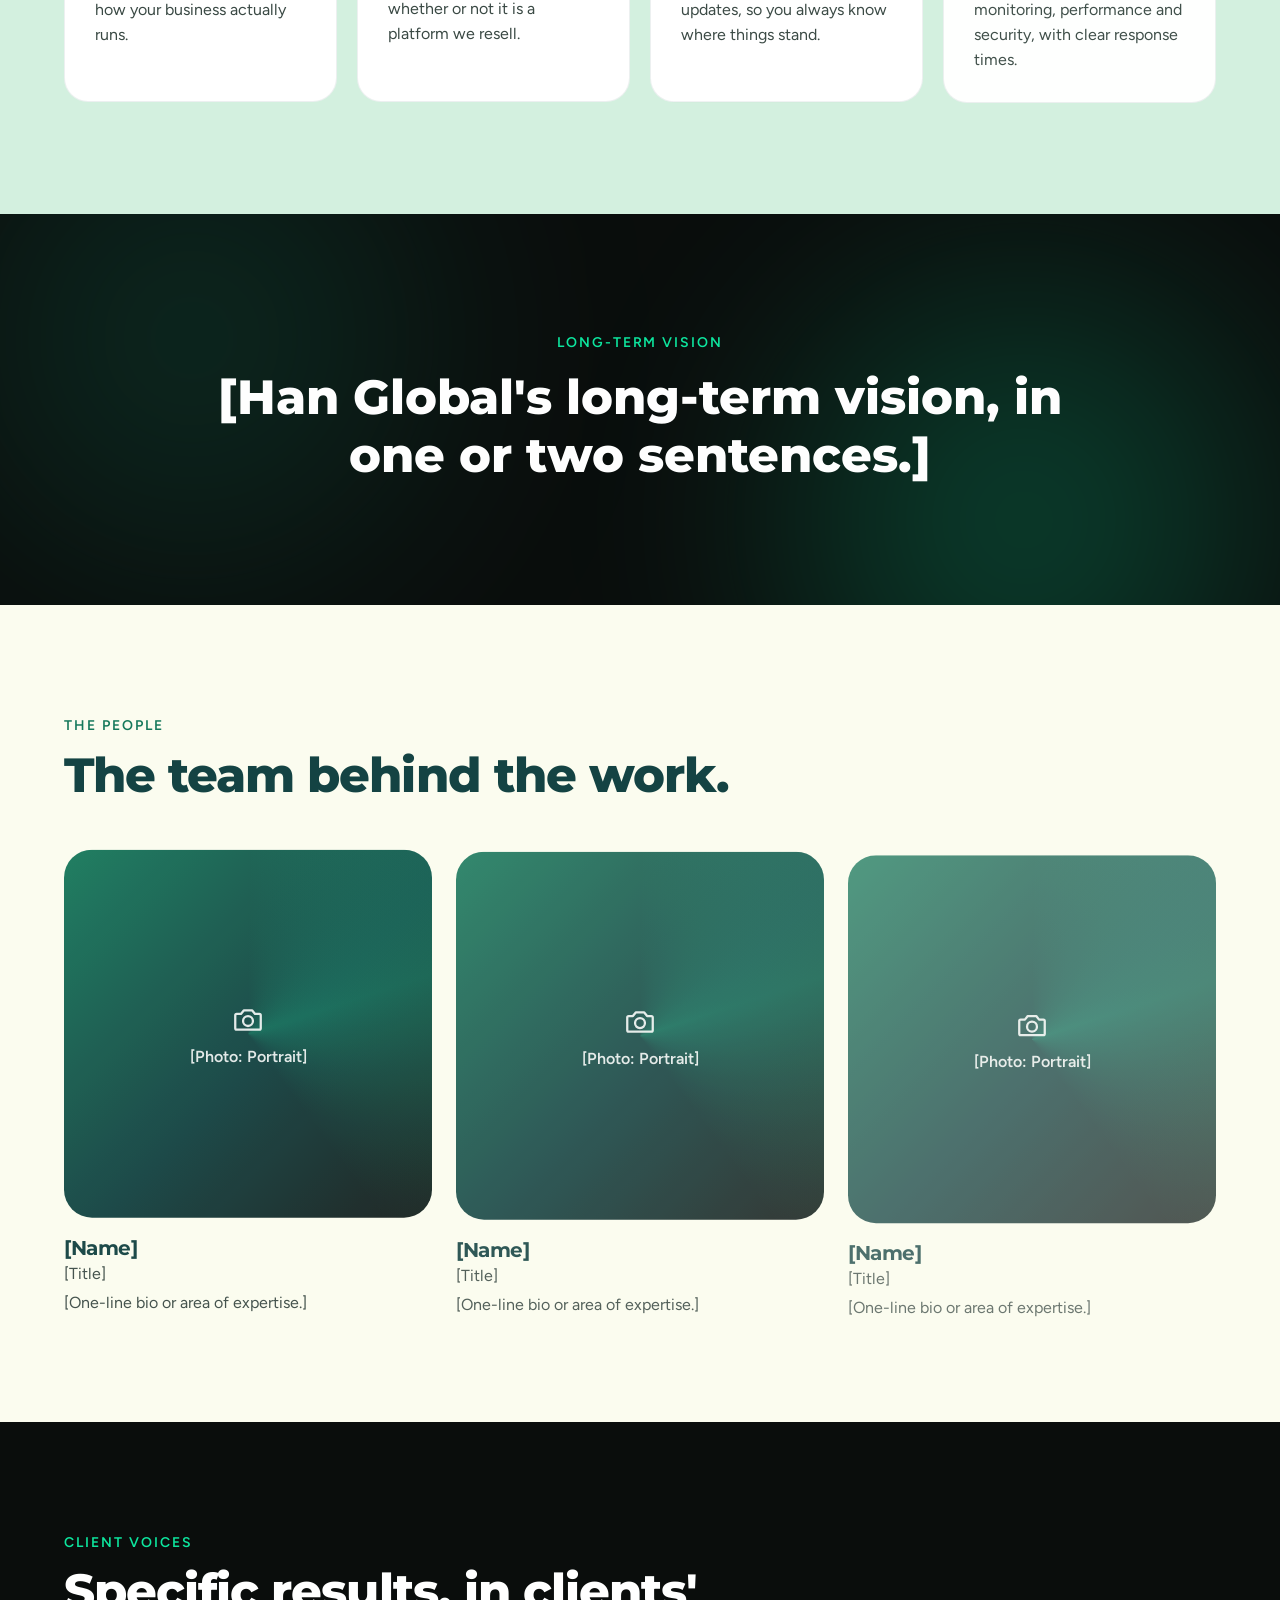
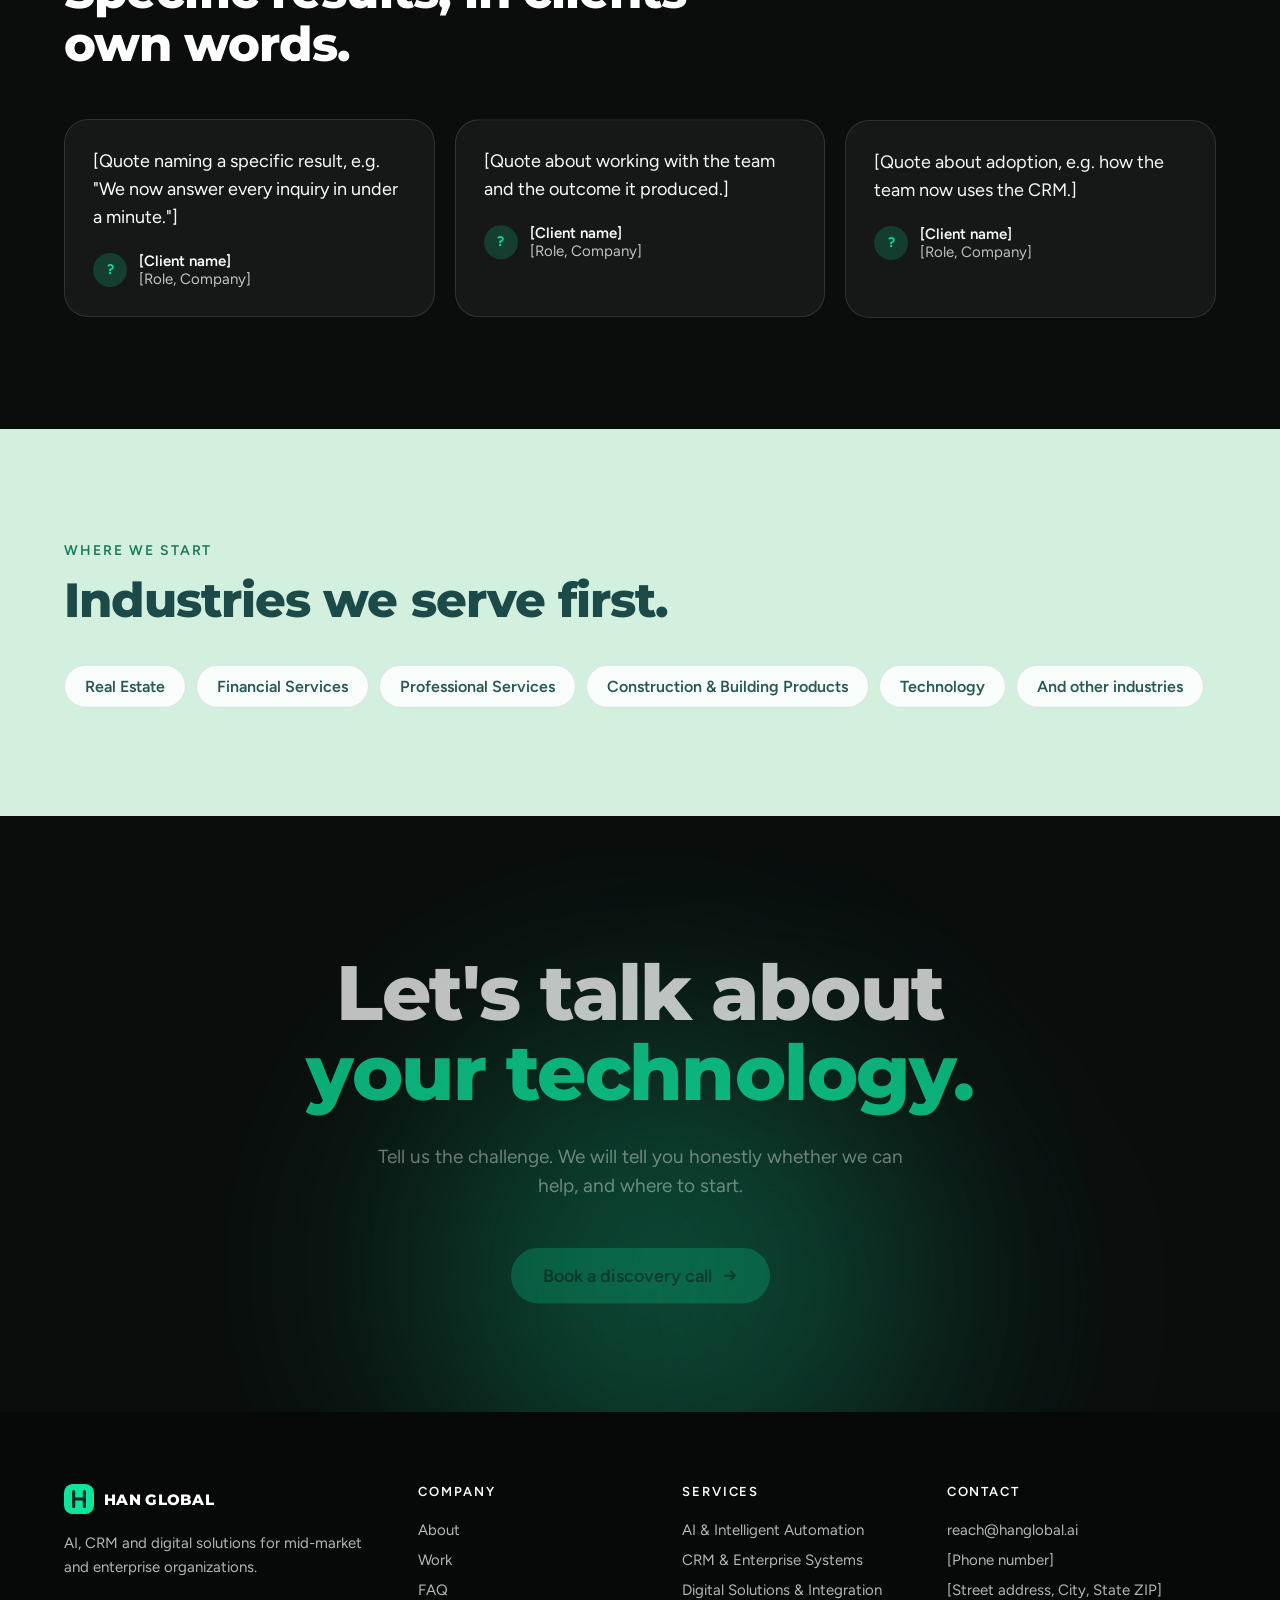
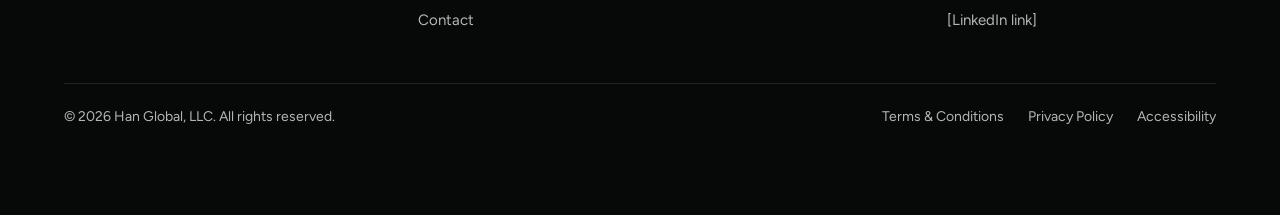
==== commit 95018209: "Add files via upload" ====
--- a/about.html
+++ b/about.html
@@ -37,7 +37,7 @@
     </button>
   </nav>
   <div class="mpanel" id="mpanel" hidden>
-    <a href="index.html">Home</a><a href="about.html">About</a><a href="services.html">Services</a><a href="work.html">Work</a><a href="contact.html">Contact</a>
+    <a href="index.html">Home</a><a href="about.html" class="active" aria-current="page">About</a><a href="services.html">Services</a><a href="work.html">Work</a><a href="contact.html">Contact</a>
     <a class="btn btn-neon" href="contact.html">Book a discovery call</a>
   </div>
 </header>
--- a/styles.css
+++ b/styles.css
@@ -555,3 +555,18 @@
 .work-top span{background:rgba(0,0,0,.3)}
 .c-green .pipe div{background:rgba(0,0,0,.3);color:#fff}
 .c-green .pipe div.won{background:var(--neon);color:#0A2A22}
+
+/* mobile menu current page + flow diagrams on phones */
+.mpanel a.active{background:rgba(13,229,158,.16);color:var(--neon)}
+@keyframes sweepY{from{background-position:0 0}to{background-position:0 -200%}}
+@media (max-width:640px){
+  .flow i,.vflow:not(.big) i{display:none}
+  .flow span:not(:last-of-type)::after,.vflow:not(.big) span:not(:last-of-type)::after{content:"\2192";margin-left:10px;color:var(--neon);font-weight:700}
+  .vflow.big{flex-direction:column;align-items:flex-start;gap:0}
+  .vflow.big span{font-size:15px;padding:11px 18px}
+  .vflow.big i{width:2px;height:22px;margin-left:28px;background:linear-gradient(180deg,transparent,var(--neon),transparent);background-size:100% 200%;animation:sweepY 2s linear infinite}
+}
+@media (max-width:640px){
+  .team-grid{display:flex;overflow-x:auto;scroll-snap-type:x mandatory;gap:16px;margin-left:-18px;margin-right:-18px;padding:0 18px 8px;-webkit-overflow-scrolling:touch}
+  .person{flex:0 0 68%;scroll-snap-align:start}
+}
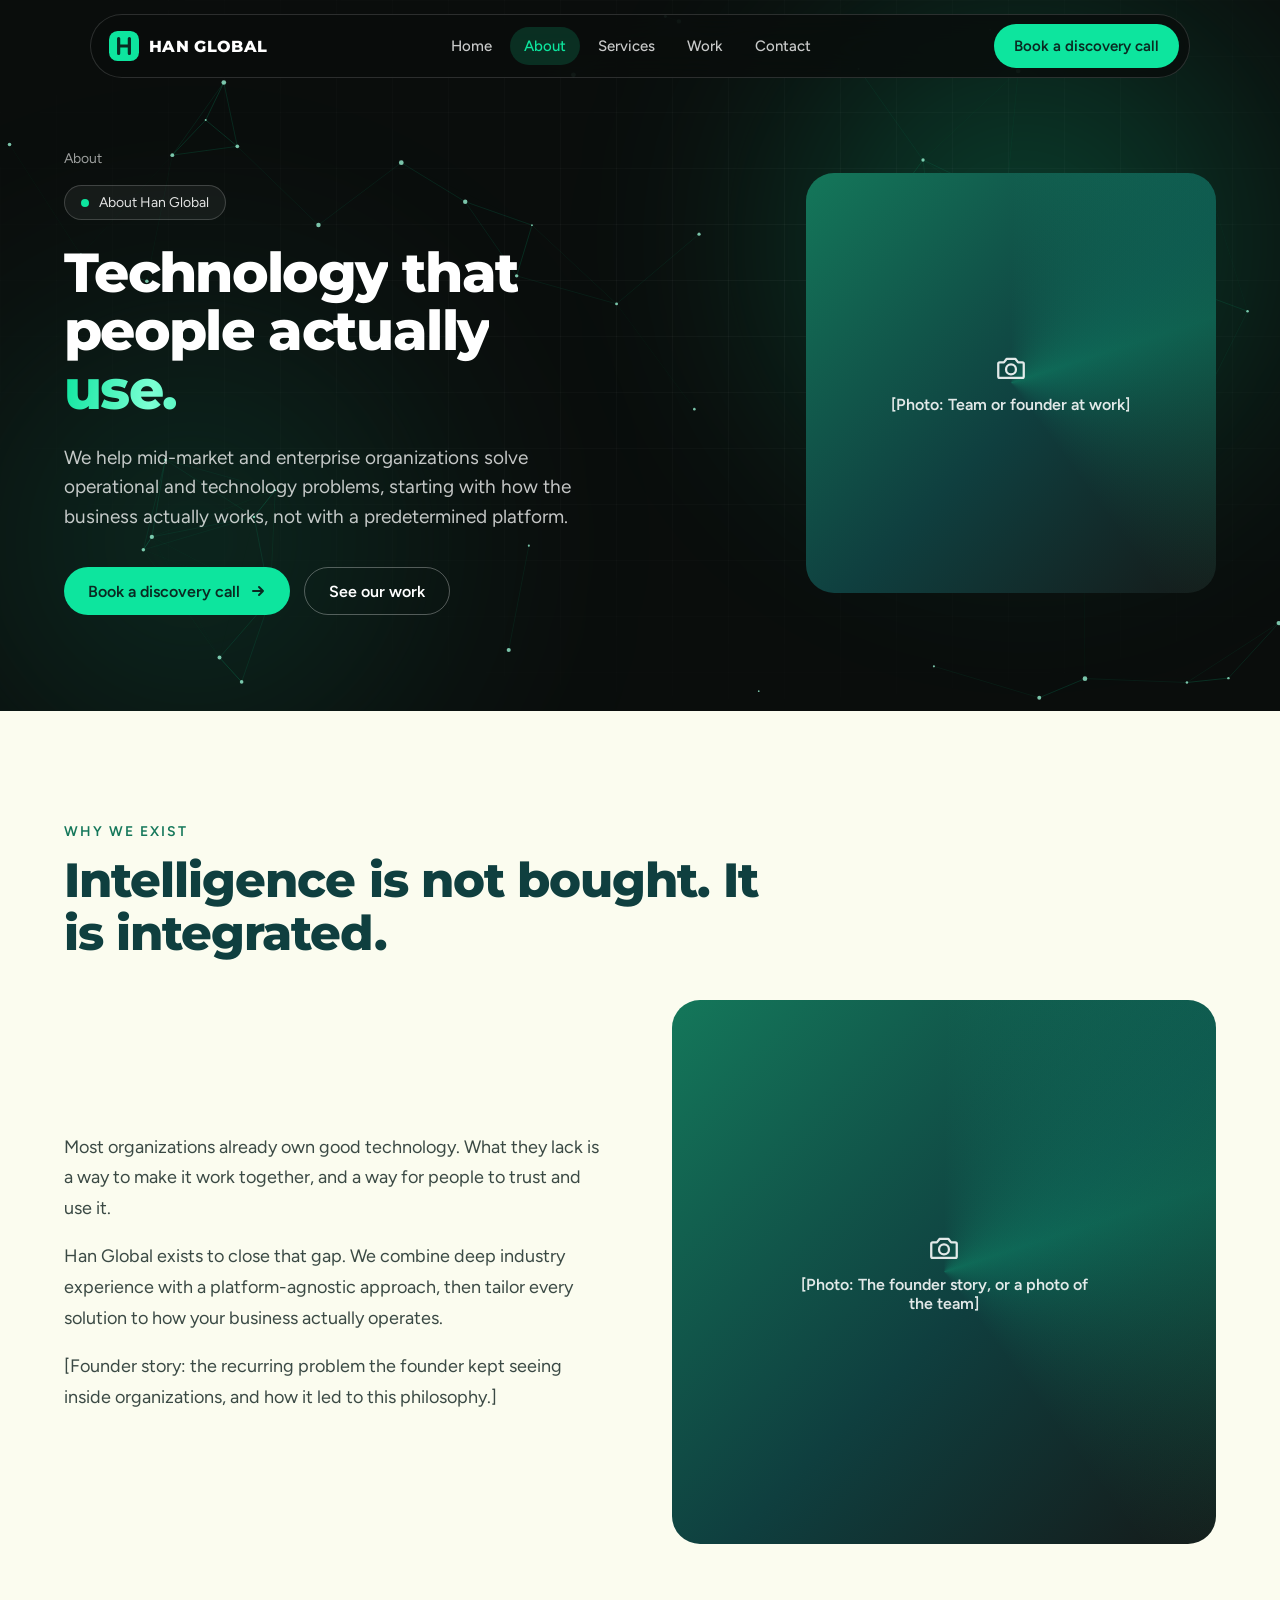
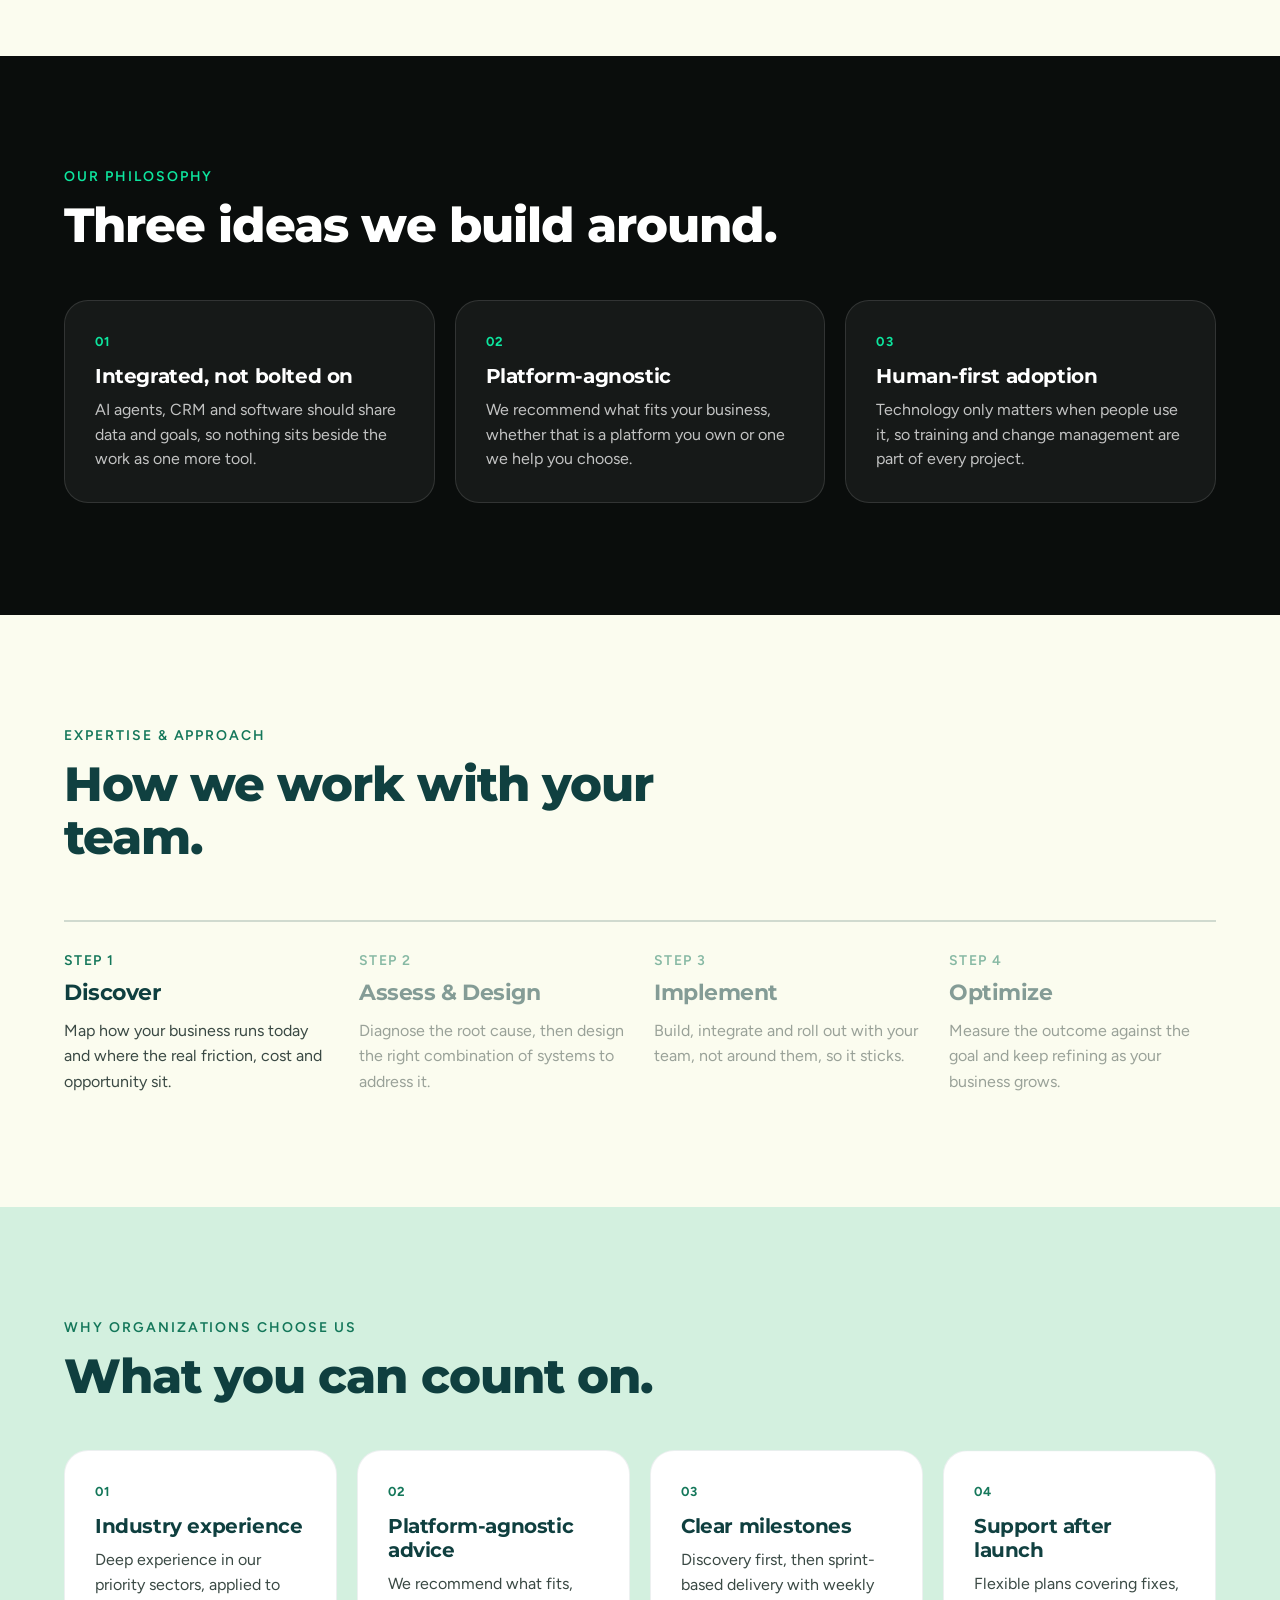
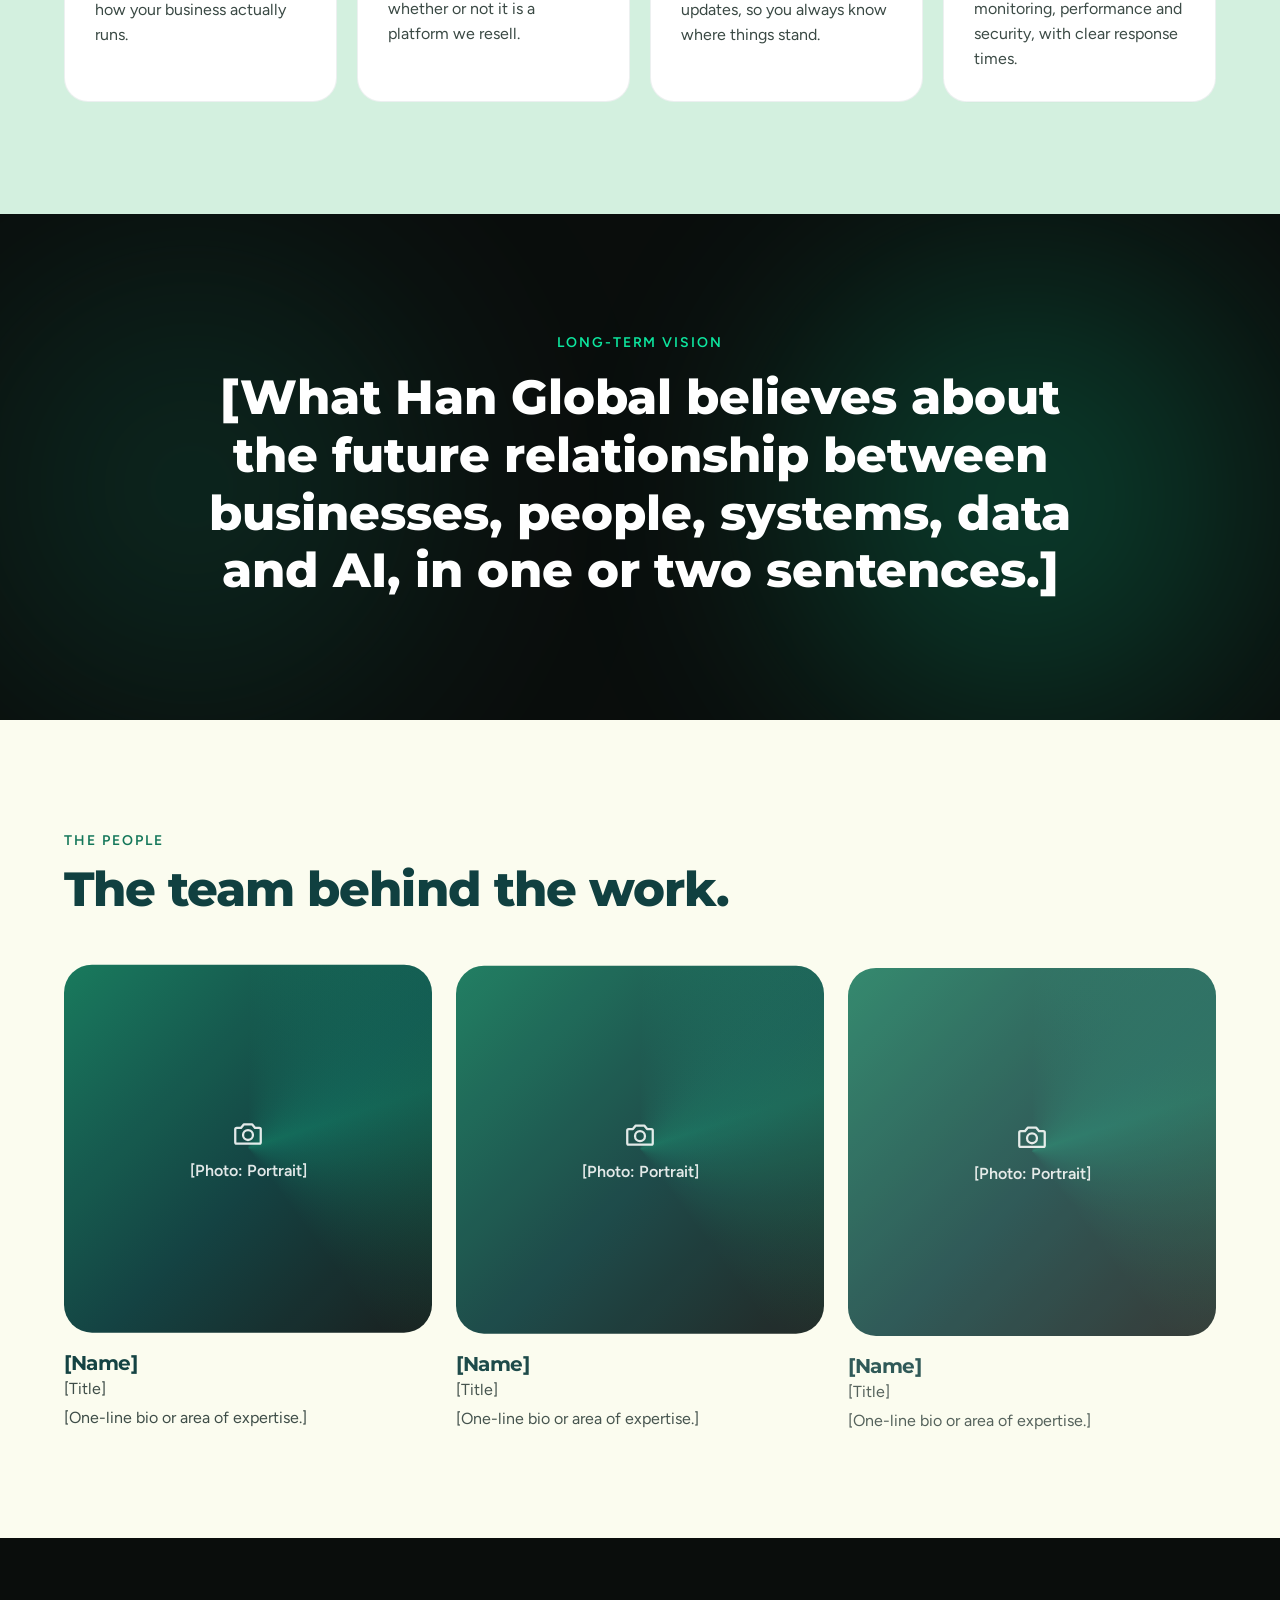
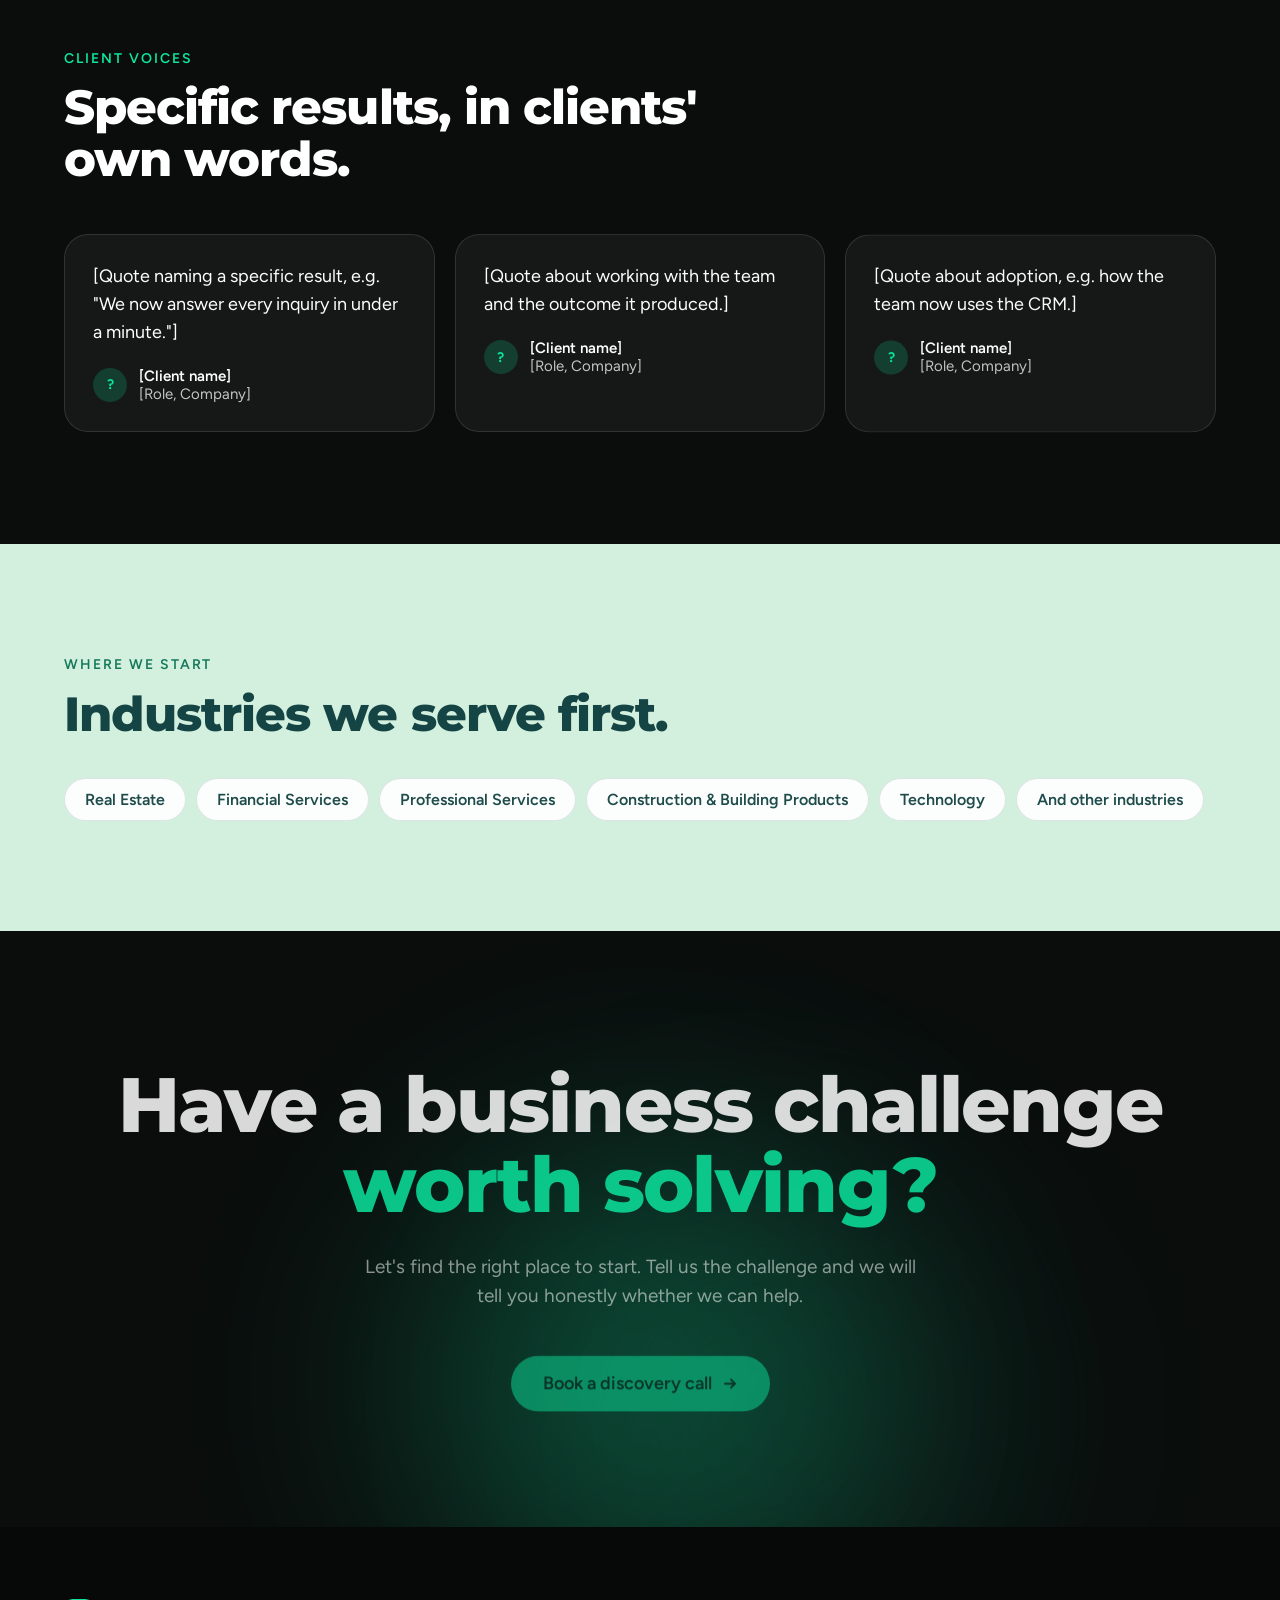
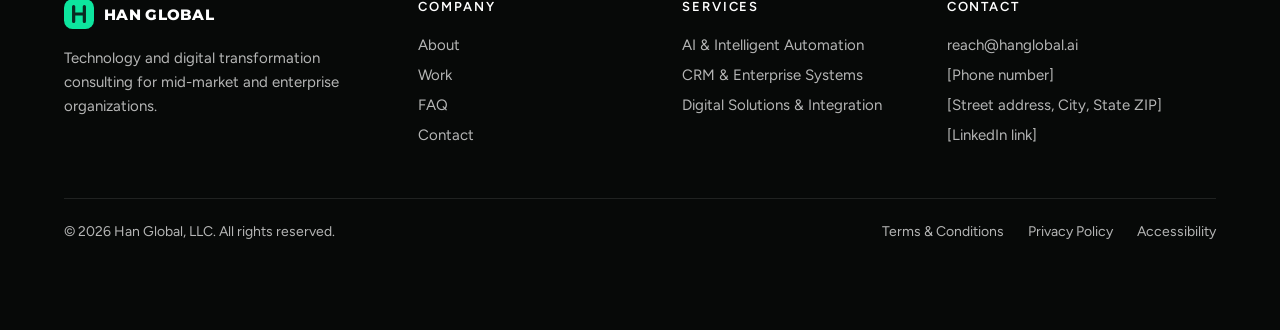
==== commit e0cd20e2: "Add files via upload" ====
--- a/about.html
+++ b/about.html
@@ -5,7 +5,7 @@
 <meta name="viewport" content="width=device-width, initial-scale=1">
 <meta name="robots" content="noindex, nofollow">
 <title>About | Han Global</title>
-<meta name="description" content="About Han Global: who we are, our philosophy, expertise and approach. Design concept.">
+<meta name="description" content="About Han Global: who we are, our philosophy, expertise and approach.">
 <meta name="theme-color" content="#0A0D0C">
 <link rel="preload" href="fonts/montserrat-latin-wght-normal.woff2" as="font" type="font/woff2" crossorigin>
 <link rel="preload" href="fonts/figtree-latin-wght-normal.woff2" as="font" type="font/woff2" crossorigin>
@@ -50,7 +50,7 @@
       <p class="crumbs in" style="--d:0s">About</p>
       <p class="eyebrow in" style="--d:.05s"><span class="dot"></span>About Han Global</p>
       <h1 class="h1" aria-label="Technology that people actually use."><span class="ln" aria-hidden="true"><span class="wm"><span class="w" style="--i:0">Technology</span></span> <span class="wm"><span class="w" style="--i:1">that</span></span></span><span class="ln" aria-hidden="true"><span class="wm"><span class="w" style="--i:2">people</span></span> <span class="wm"><span class="w" style="--i:3">actually</span></span></span><span class="ln grad" aria-hidden="true"><span class="wm"><span class="w" style="--i:4">use.</span></span></span></h1>
-      <p class="hero-sub in" style="--d:.7s">We help mid-market and enterprise organizations modernize how they work, with AI, CRM and custom software designed as one system.</p>
+      <p class="hero-sub in" style="--d:.7s">We help mid-market and enterprise organizations solve operational and technology problems, starting with how the business actually works, not with a predetermined platform.</p>
       <div class="ctas in" style="--d:.85s"><a class="btn btn-neon mag" href="contact.html">Book a discovery call <svg width="16" height="16" viewBox="0 0 16 16" fill="none" aria-hidden="true"><path d="M3 8h10M9 4l4 4-4 4" stroke="currentColor" stroke-width="2" stroke-linecap="round" stroke-linejoin="round"/></svg></a><a class="btn btn-ghost mag" href="work.html">See our work</a></div>
     </div>
     <div class="phero-vis in" style="--d:.5s"><div class="ph tall" role="img" aria-label="Photo placeholder: Team or founder at work"><div><svg width="34" height="34" viewBox="0 0 24 24" fill="none" stroke="currentColor" stroke-width="1.6" stroke-linecap="round" stroke-linejoin="round" aria-hidden="true"><path d="M4 8h3l2-2.5h6L17 8h3a1 1 0 0 1 1 1v9a1 1 0 0 1-1 1H4a1 1 0 0 1-1-1V9a1 1 0 0 1 1-1z"/><circle cx="12" cy="13" r="3.5"/></svg><b>[Photo: Team or founder at work]</b></div></div></div>
@@ -60,7 +60,7 @@
     <p class="kicker rv">Why we exist</p>
     <h2 class="h2 rv" id="a1" style="max-width:720px">Intelligence is not bought. It is integrated.</h2>
     
-    <div class="split"><div class="rv prose"><p>Most organizations already own good technology. What they lack is a way to make it work together, and a way for people to trust and use it.</p><p>Han Global exists to close that gap. We combine deep industry experience with a platform-agnostic approach, then tailor every solution to how your business actually operates.</p></div><div class="rv"><div class="ph sq" role="img" aria-label="Photo placeholder: The founder story, or a photo of the team"><div><svg width="34" height="34" viewBox="0 0 24 24" fill="none" stroke="currentColor" stroke-width="1.6" stroke-linecap="round" stroke-linejoin="round" aria-hidden="true"><path d="M4 8h3l2-2.5h6L17 8h3a1 1 0 0 1 1 1v9a1 1 0 0 1-1 1H4a1 1 0 0 1-1-1V9a1 1 0 0 1 1-1z"/><circle cx="12" cy="13" r="3.5"/></svg><b>[Photo: The founder story, or a photo of the team]</b></div></div></div></div>
+    <div class="split"><div class="rv prose"><p>Most organizations already own good technology. What they lack is a way to make it work together, and a way for people to trust and use it.</p><p>Han Global exists to close that gap. We combine deep industry experience with a platform-agnostic approach, then tailor every solution to how your business actually operates.</p><p>[Founder story: the recurring problem the founder kept seeing inside organizations, and how it led to this philosophy.]</p></div><div class="rv"><div class="ph sq" role="img" aria-label="Photo placeholder: The founder story, or a photo of the team"><div><svg width="34" height="34" viewBox="0 0 24 24" fill="none" stroke="currentColor" stroke-width="1.6" stroke-linecap="round" stroke-linejoin="round" aria-hidden="true"><path d="M4 8h3l2-2.5h6L17 8h3a1 1 0 0 1 1 1v9a1 1 0 0 1-1 1H4a1 1 0 0 1-1-1V9a1 1 0 0 1 1-1z"/><circle cx="12" cy="13" r="3.5"/></svg><b>[Photo: The founder story, or a photo of the team]</b></div></div></div></div>
   </div>
 </section><section class="sec dark" aria-labelledby="a2">
   <div class="wrap">
@@ -74,7 +74,7 @@
     <p class="kicker rv">Expertise &amp; approach</p>
     <h2 class="h2 rv" id="a3" style="max-width:720px">How we work with your team.</h2>
     
-    <div class="steps" id="steps"><div class="steps-line" aria-hidden="true"><i></i></div><div class="step"><span class="step-n">STEP 1</span><h3>Discover</h3><p>Align leadership on the workflows where intelligence creates measurable value.</p></div><div class="step"><span class="step-n">STEP 2</span><h3>Design &amp; Pilot</h3><p>Prototype one focused solution and validate it against clear KPIs.</p></div><div class="step"><span class="step-n">STEP 3</span><h3>Scale</h3><p>Expand adoption with analytics, feedback loops and change management.</p></div><div class="step"><span class="step-n">STEP 4</span><h3>Sustain &amp; Evolve</h3><p>Keep improving through measurement, governance and adaptation.</p></div></div>
+    <div class="steps" id="steps"><div class="steps-line" aria-hidden="true"><i></i></div><div class="step"><span class="step-n">STEP 1</span><h3>Discover</h3><p>Map how your business runs today and where the real friction, cost and opportunity sit.</p></div><div class="step"><span class="step-n">STEP 2</span><h3>Assess &amp; Design</h3><p>Diagnose the root cause, then design the right combination of systems to address it.</p></div><div class="step"><span class="step-n">STEP 3</span><h3>Implement</h3><p>Build, integrate and roll out with your team, not around them, so it sticks.</p></div><div class="step"><span class="step-n">STEP 4</span><h3>Optimize</h3><p>Measure the outcome against the goal and keep refining as your business grows.</p></div></div>
   </div>
 </section><section class="sec mint" aria-labelledby="a-trust">
   <div class="wrap">
@@ -83,7 +83,7 @@
     
     <div class="bento four"><div class="ind rv"><span class="ind-n">01</span><h3>Industry experience</h3><p>Deep experience in our priority sectors, applied to how your business actually runs.</p></div><div class="ind rv"><span class="ind-n">02</span><h3>Platform-agnostic advice</h3><p>We recommend what fits, whether or not it is a platform we resell.</p></div><div class="ind rv"><span class="ind-n">03</span><h3>Clear milestones</h3><p>Discovery first, then sprint-based delivery with weekly updates, so you always know where things stand.</p></div><div class="ind rv"><span class="ind-n">04</span><h3>Support after launch</h3><p>Flexible plans covering fixes, monitoring, performance and security, with clear response times.</p></div></div>
   </div>
-</section><section class="vision"><div class="aurora" aria-hidden="true"><i></i><i></i></div><div class="wrap center"><p class="kicker light rv">Long-term vision</p><p class="big-q rv">[Han Global's long-term vision, in one or two sentences.]</p></div></section><section class="sec cream" aria-labelledby="a4">
+</section><section class="vision"><div class="aurora" aria-hidden="true"><i></i><i></i></div><div class="wrap center"><p class="kicker light rv">Long-term vision</p><p class="big-q rv">[What Han Global believes about the future relationship between businesses, people, systems, data and AI, in one or two sentences.]</p></div></section><section class="sec cream" aria-labelledby="a4">
   <div class="wrap">
     <p class="kicker rv">The people</p>
     <h2 class="h2 rv" id="a4" style="max-width:720px">The team behind the work.</h2>
@@ -113,8 +113,8 @@
 </section><section class="cta" id="contact-cta">
   <div class="aurora" aria-hidden="true"><i></i><i></i></div>
   <div class="wrap">
-    <h2 class="cta-h rv">Let's talk about<br><span>your technology.</span></h2>
-    <p class="rv">Tell us the challenge. We will tell you honestly whether we can help, and where to start.</p>
+    <h2 class="cta-h rv">Have a business challenge<br><span>worth solving?</span></h2>
+    <p class="rv">Let's find the right place to start. Tell us the challenge and we will tell you honestly whether we can help.</p>
     <div class="mt rv"><a class="btn btn-neon btn-lg mag" href="contact.html">Book a discovery call <svg width="16" height="16" viewBox="0 0 16 16" fill="none" aria-hidden="true"><path d="M3 8h10M9 4l4 4-4 4" stroke="currentColor" stroke-width="2" stroke-linecap="round" stroke-linejoin="round"/></svg></a></div>
   </div>
 </section>
@@ -128,7 +128,7 @@
           <svg width="30" height="30" viewBox="0 0 28 28" aria-hidden="true"><rect width="28" height="28" rx="8" fill="#0DE59E"/><path d="M9 7v14M19 7v14M9 14h10" stroke="#0A2A22" stroke-width="3" stroke-linecap="round"/></svg>
           <span>HAN GLOBAL</span>
         </a>
-        <p class="foot-blurb">AI, CRM and digital solutions for mid-market and enterprise organizations.</p>
+        <p class="foot-blurb">Technology and digital transformation consulting for mid-market and enterprise organizations.</p>
       </div>
       <div><h4>Company</h4><a href="about.html">About</a><a href="work.html">Work</a><a href="contact.html#faq">FAQ</a><a href="contact.html">Contact</a></div>
       <div><h4>Services</h4><a href="ai-automation.html">AI &amp; Intelligent Automation</a><a href="crm-enterprise.html">CRM &amp; Enterprise Systems</a><a href="digital-solutions.html">Digital Solutions &amp; Integration</a></div>
--- a/styles.css
+++ b/styles.css
@@ -570,3 +570,9 @@
   .team-grid{display:flex;overflow-x:auto;scroll-snap-type:x mandatory;gap:16px;margin-left:-18px;margin-right:-18px;padding:0 18px 8px;-webkit-overflow-scrolling:touch}
   .person{flex:0 0 68%;scroll-snap-align:start}
 }
+
+/* Services overview: when relevant / what we do / what changes */
+.pflow{display:grid;gap:16px;margin:2px 0 4px}
+.pflow dt{font-size:12px;font-weight:700;letter-spacing:.1em;text-transform:uppercase;color:var(--neon)}
+.pcard.p-green .pflow dt{color:#D7FFF0}
+.pflow dd{margin:5px 0 0;font-size:16px;line-height:1.55;color:rgba(255,255,255,.93)}
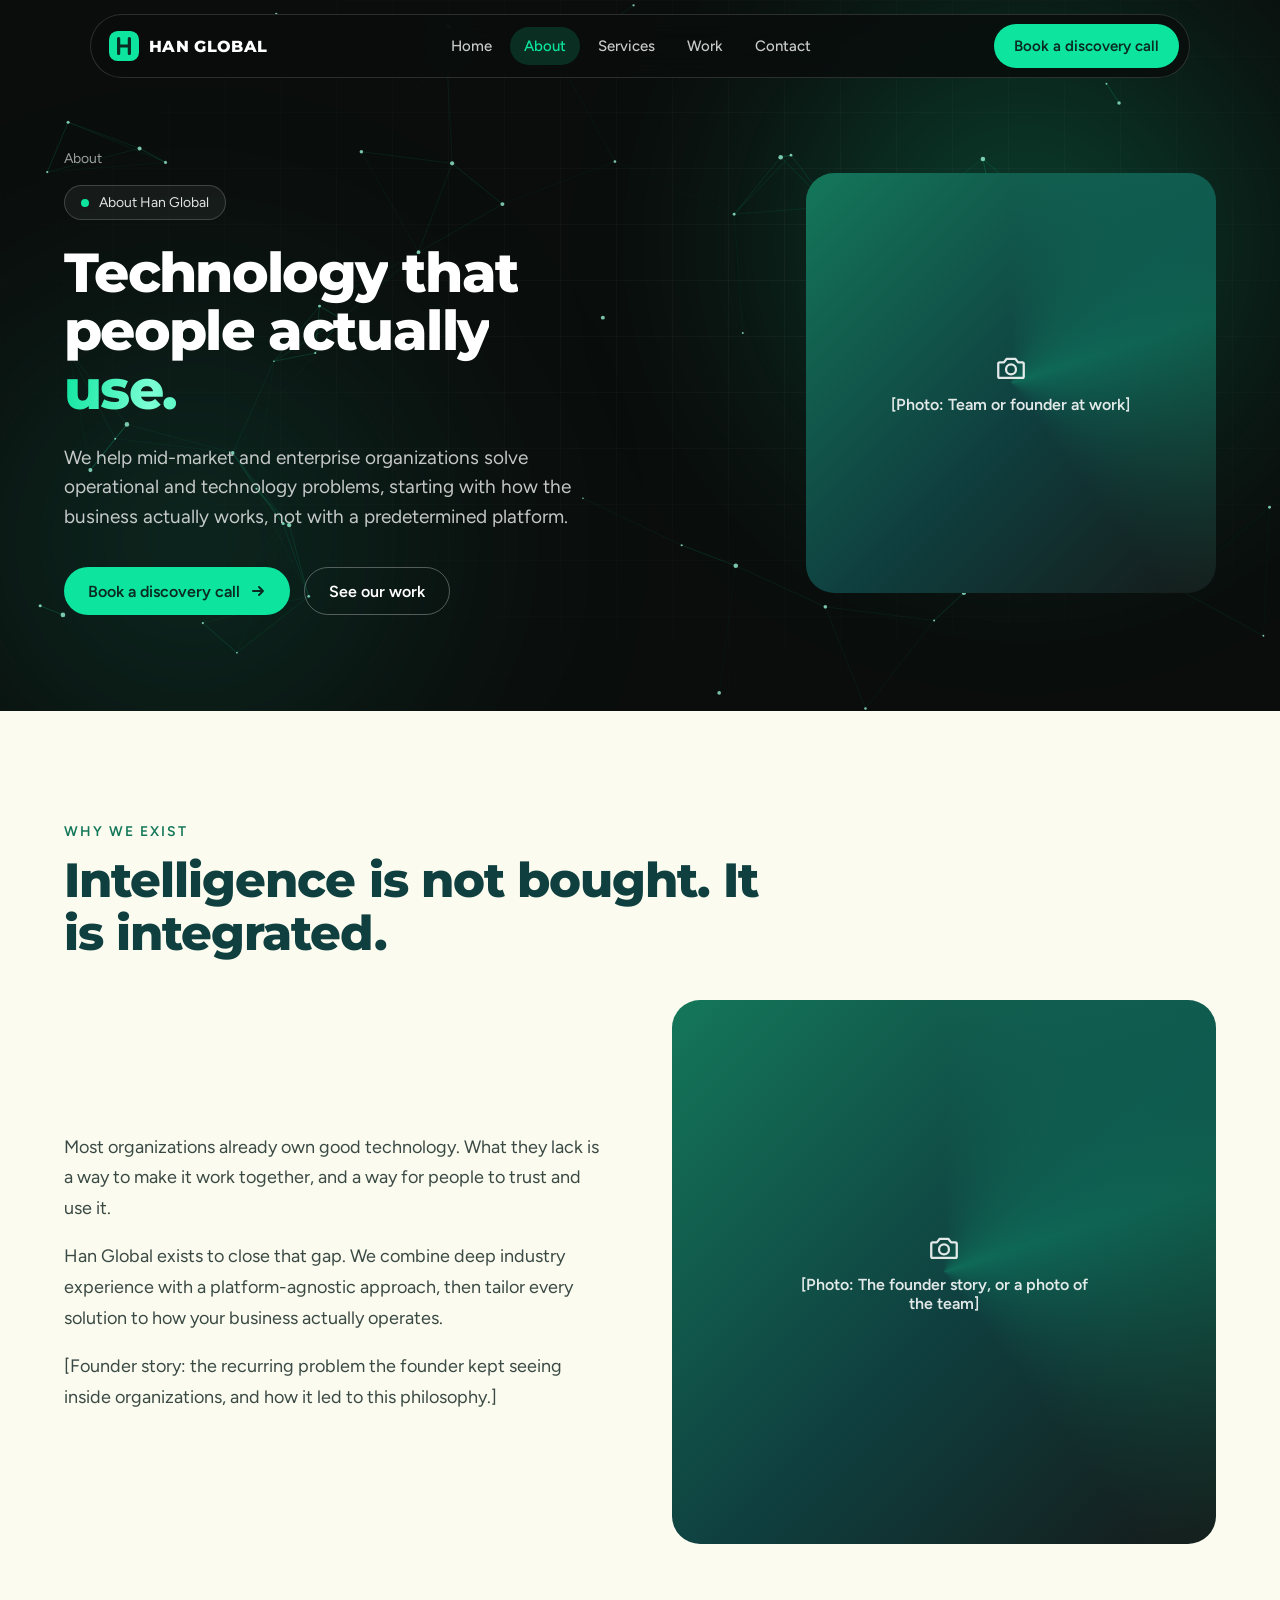
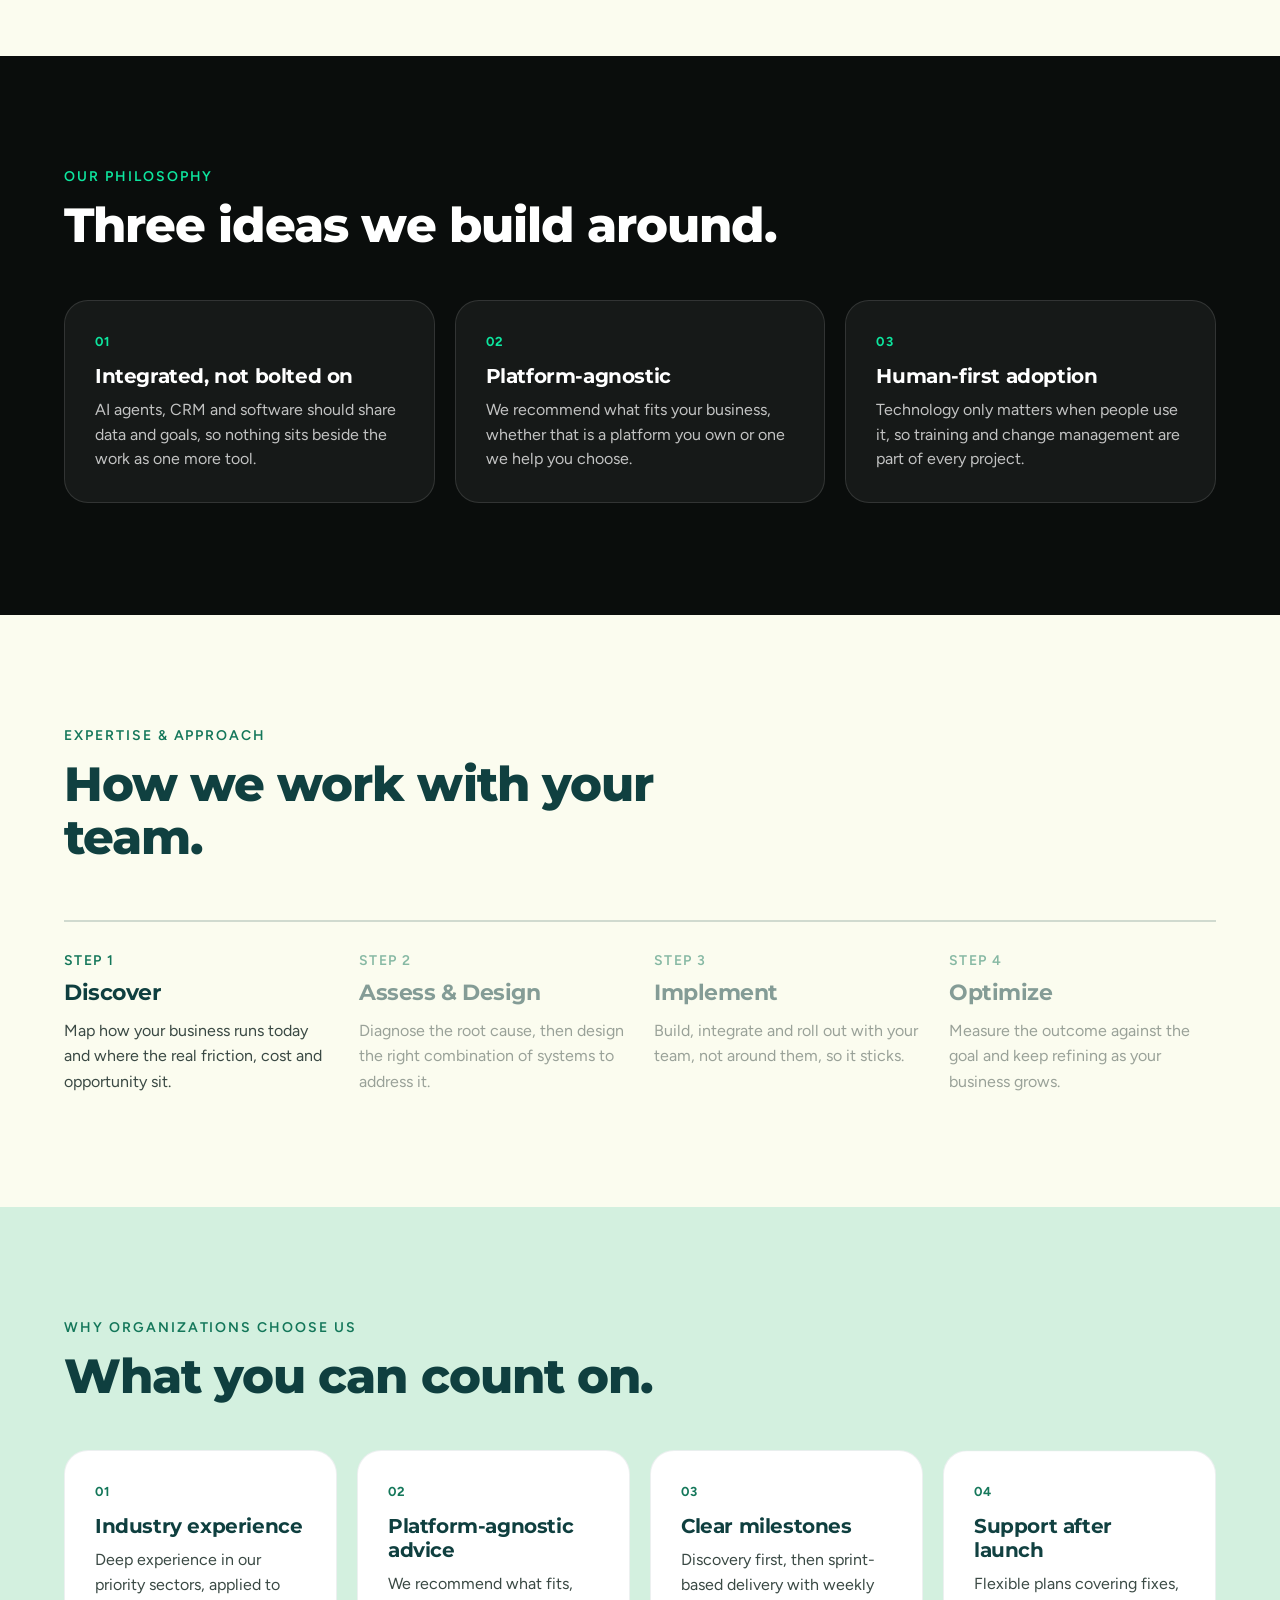
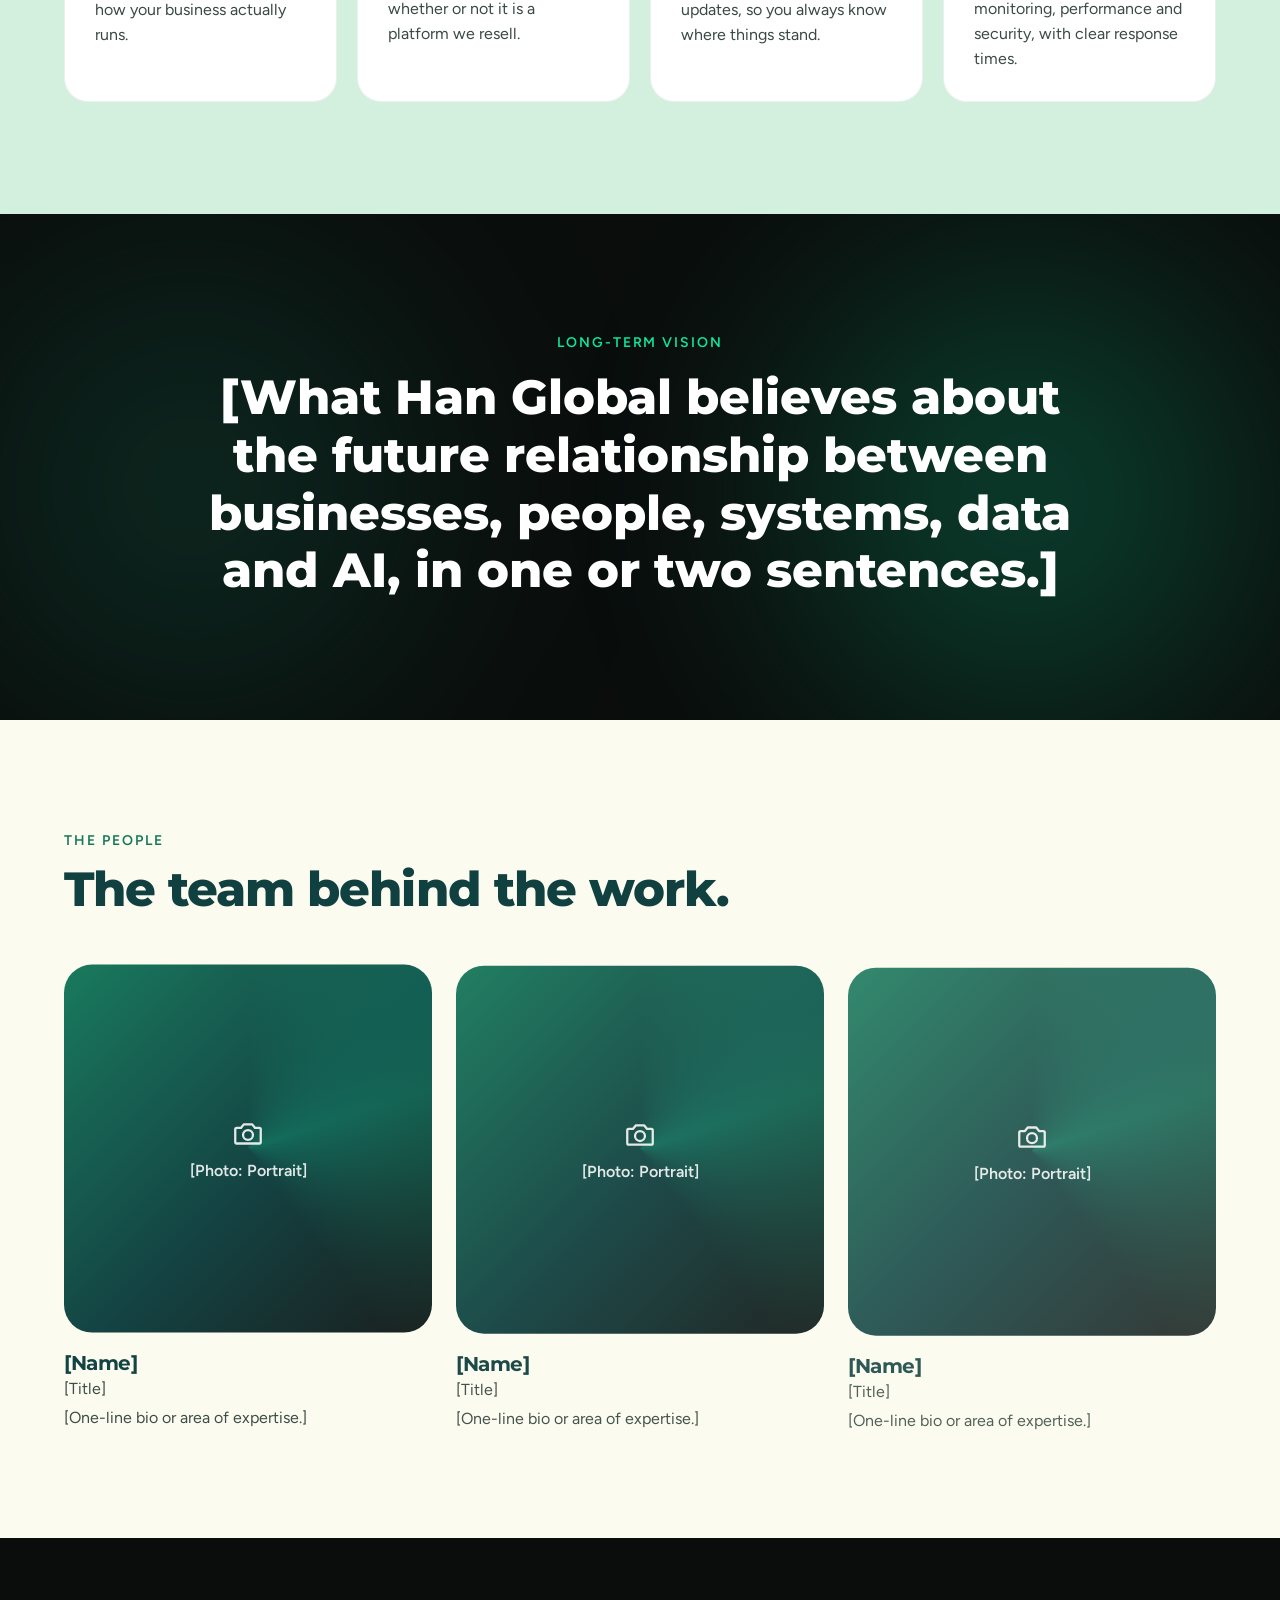
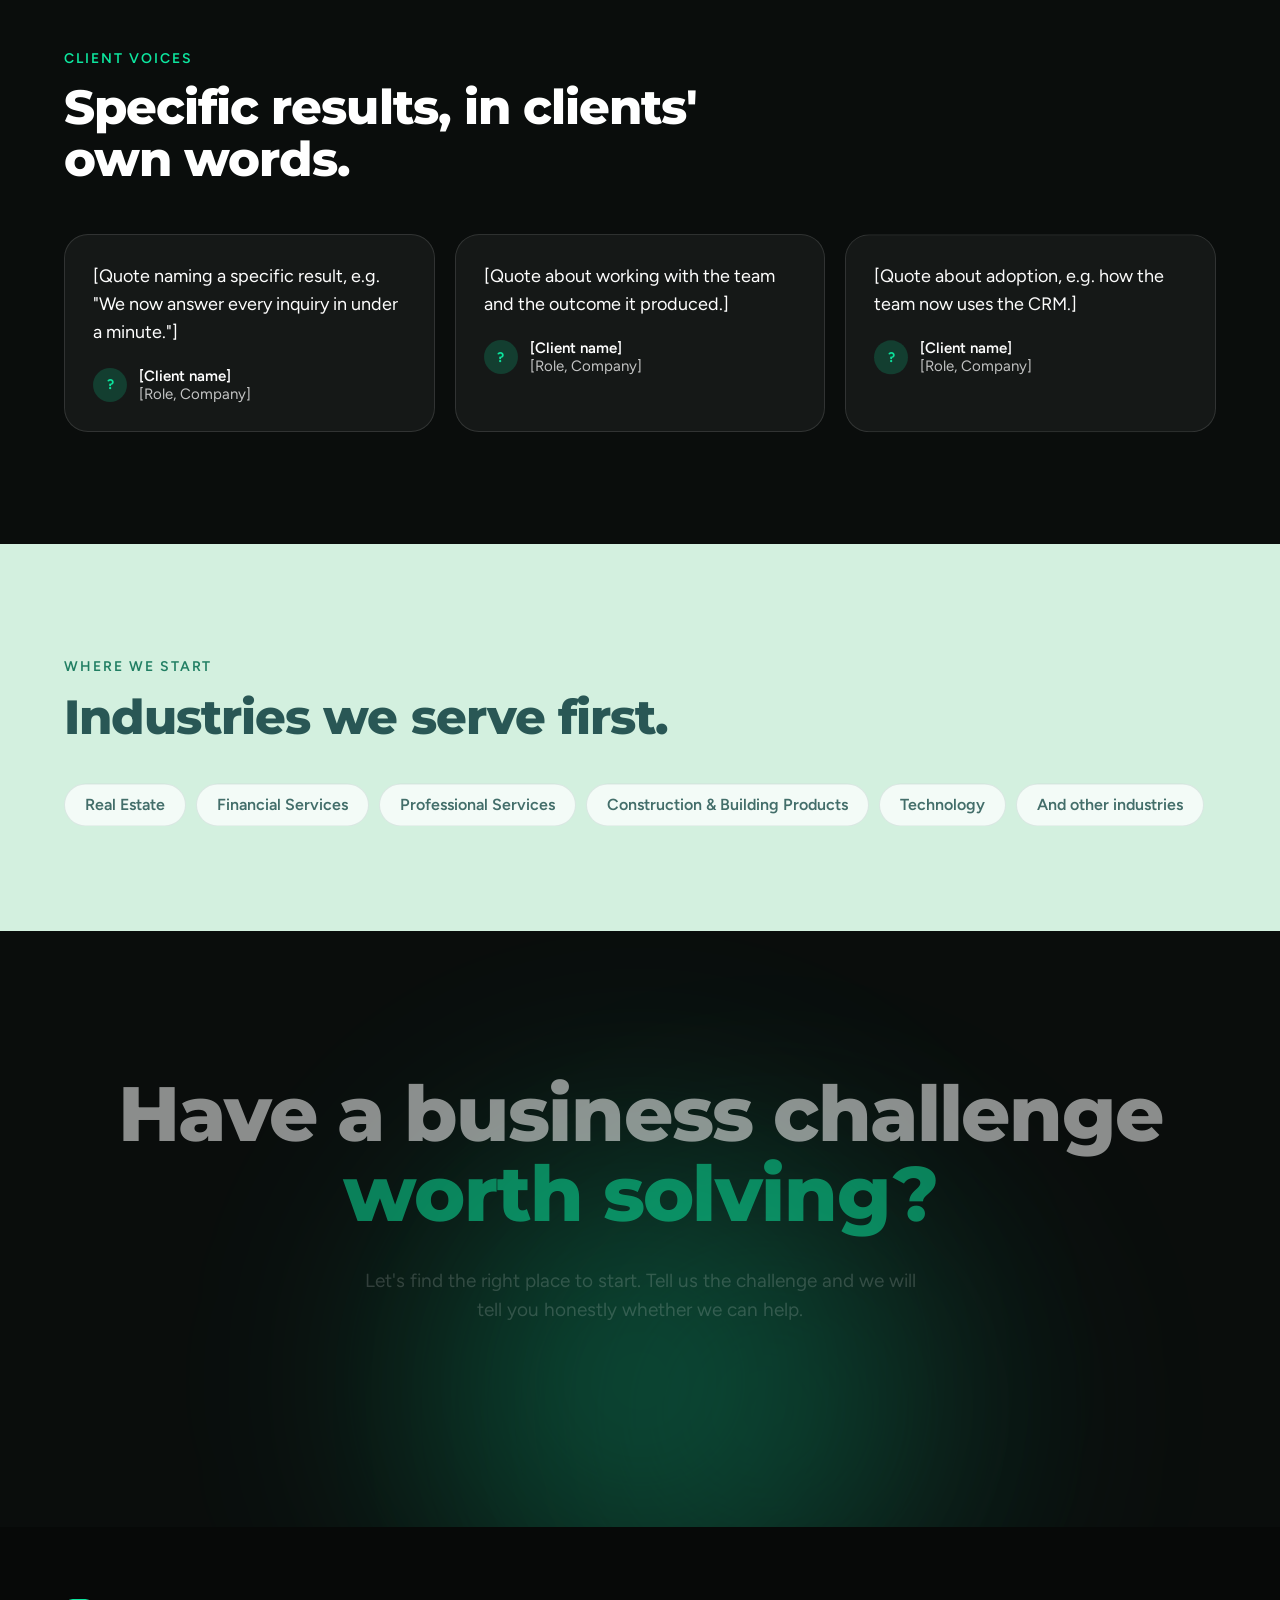
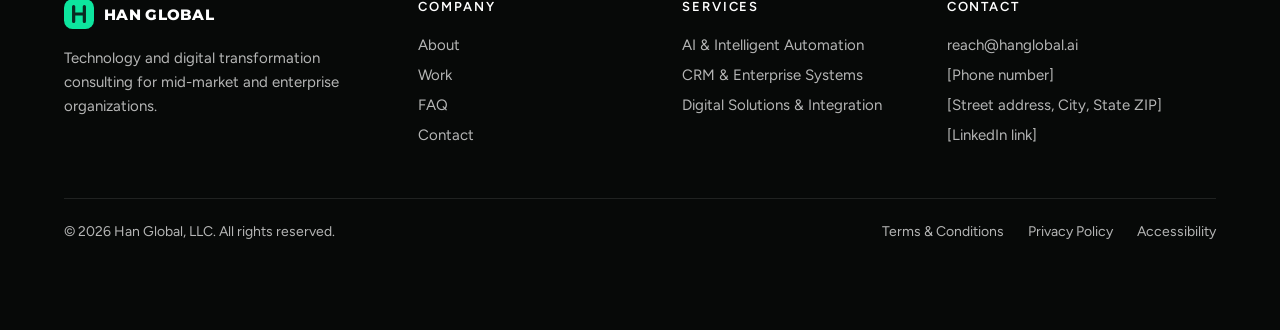
==== commit f86109ba: "Add files via upload" ====
--- a/about.html
+++ b/about.html
@@ -88,7 +88,7 @@
     <p class="kicker rv">The people</p>
     <h2 class="h2 rv" id="a4" style="max-width:720px">The team behind the work.</h2>
     
-    <div class="team-grid"><article class="person rv"><div class="ph sq" role="img" aria-label="Photo placeholder: Portrait"><div><svg width="34" height="34" viewBox="0 0 24 24" fill="none" stroke="currentColor" stroke-width="1.6" stroke-linecap="round" stroke-linejoin="round" aria-hidden="true"><path d="M4 8h3l2-2.5h6L17 8h3a1 1 0 0 1 1 1v9a1 1 0 0 1-1 1H4a1 1 0 0 1-1-1V9a1 1 0 0 1 1-1z"/><circle cx="12" cy="13" r="3.5"/></svg><b>[Photo: Portrait]</b></div></div><h3>[Name]</h3><p>[Title]</p><p class="pbio">[One-line bio or area of expertise.]</p></article><article class="person rv"><div class="ph sq" role="img" aria-label="Photo placeholder: Portrait"><div><svg width="34" height="34" viewBox="0 0 24 24" fill="none" stroke="currentColor" stroke-width="1.6" stroke-linecap="round" stroke-linejoin="round" aria-hidden="true"><path d="M4 8h3l2-2.5h6L17 8h3a1 1 0 0 1 1 1v9a1 1 0 0 1-1 1H4a1 1 0 0 1-1-1V9a1 1 0 0 1 1-1z"/><circle cx="12" cy="13" r="3.5"/></svg><b>[Photo: Portrait]</b></div></div><h3>[Name]</h3><p>[Title]</p><p class="pbio">[One-line bio or area of expertise.]</p></article><article class="person rv"><div class="ph sq" role="img" aria-label="Photo placeholder: Portrait"><div><svg width="34" height="34" viewBox="0 0 24 24" fill="none" stroke="currentColor" stroke-width="1.6" stroke-linecap="round" stroke-linejoin="round" aria-hidden="true"><path d="M4 8h3l2-2.5h6L17 8h3a1 1 0 0 1 1 1v9a1 1 0 0 1-1 1H4a1 1 0 0 1-1-1V9a1 1 0 0 1 1-1z"/><circle cx="12" cy="13" r="3.5"/></svg><b>[Photo: Portrait]</b></div></div><h3>[Name]</h3><p>[Title]</p><p class="pbio">[One-line bio or area of expertise.]</p></article></div>
+    <div class="team-grid" tabindex="0" role="region" aria-label="Team members"><article class="person rv"><div class="ph sq" role="img" aria-label="Photo placeholder: Portrait"><div><svg width="34" height="34" viewBox="0 0 24 24" fill="none" stroke="currentColor" stroke-width="1.6" stroke-linecap="round" stroke-linejoin="round" aria-hidden="true"><path d="M4 8h3l2-2.5h6L17 8h3a1 1 0 0 1 1 1v9a1 1 0 0 1-1 1H4a1 1 0 0 1-1-1V9a1 1 0 0 1 1-1z"/><circle cx="12" cy="13" r="3.5"/></svg><b>[Photo: Portrait]</b></div></div><h3>[Name]</h3><p>[Title]</p><p class="pbio">[One-line bio or area of expertise.]</p></article><article class="person rv"><div class="ph sq" role="img" aria-label="Photo placeholder: Portrait"><div><svg width="34" height="34" viewBox="0 0 24 24" fill="none" stroke="currentColor" stroke-width="1.6" stroke-linecap="round" stroke-linejoin="round" aria-hidden="true"><path d="M4 8h3l2-2.5h6L17 8h3a1 1 0 0 1 1 1v9a1 1 0 0 1-1 1H4a1 1 0 0 1-1-1V9a1 1 0 0 1 1-1z"/><circle cx="12" cy="13" r="3.5"/></svg><b>[Photo: Portrait]</b></div></div><h3>[Name]</h3><p>[Title]</p><p class="pbio">[One-line bio or area of expertise.]</p></article><article class="person rv"><div class="ph sq" role="img" aria-label="Photo placeholder: Portrait"><div><svg width="34" height="34" viewBox="0 0 24 24" fill="none" stroke="currentColor" stroke-width="1.6" stroke-linecap="round" stroke-linejoin="round" aria-hidden="true"><path d="M4 8h3l2-2.5h6L17 8h3a1 1 0 0 1 1 1v9a1 1 0 0 1-1 1H4a1 1 0 0 1-1-1V9a1 1 0 0 1 1-1z"/><circle cx="12" cy="13" r="3.5"/></svg><b>[Photo: Portrait]</b></div></div><h3>[Name]</h3><p>[Title]</p><p class="pbio">[One-line bio or area of expertise.]</p></article></div>
   </div>
 </section><!-- CLIENTS -->
 <section class="sec dark" id="clients" aria-labelledby="cl-h">
@@ -130,9 +130,9 @@
         </a>
         <p class="foot-blurb">Technology and digital transformation consulting for mid-market and enterprise organizations.</p>
       </div>
-      <div><h4>Company</h4><a href="about.html">About</a><a href="work.html">Work</a><a href="contact.html#faq">FAQ</a><a href="contact.html">Contact</a></div>
-      <div><h4>Services</h4><a href="ai-automation.html">AI &amp; Intelligent Automation</a><a href="crm-enterprise.html">CRM &amp; Enterprise Systems</a><a href="digital-solutions.html">Digital Solutions &amp; Integration</a></div>
-      <div><h4>Contact</h4><a href="mailto:reach@hanglobal.ai">reach@hanglobal.ai</a><span>[Phone number]</span><span>[Street address, City, State ZIP]</span><span>[LinkedIn link]</span></div>
+      <div><h3>Company</h3><a href="about.html">About</a><a href="work.html">Work</a><a href="contact.html#faq">FAQ</a><a href="contact.html">Contact</a></div>
+      <div><h3>Services</h3><a href="ai-automation.html">AI &amp; Intelligent Automation</a><a href="crm-enterprise.html">CRM &amp; Enterprise Systems</a><a href="digital-solutions.html">Digital Solutions &amp; Integration</a></div>
+      <div><h3>Contact</h3><a href="mailto:reach@hanglobal.ai">reach@hanglobal.ai</a><span>[Phone number]</span><span>[Street address, City, State ZIP]</span><span>[LinkedIn link]</span></div>
     </div>
     <div class="legal">
       <span>© 2026 Han Global, LLC. All rights reserved.</span>
--- a/styles.css
+++ b/styles.css
@@ -324,7 +324,7 @@
 /* footer */
 .foot{background:#070908;color:rgba(255,255,255,.7);padding:72px 0 90px}
 .foot-grid{display:grid;grid-template-columns:1.4fr 1fr 1fr 1.2fr;gap:40px}
-.foot h4{margin:0 0 16px;font-family:var(--body);font-size:13px;letter-spacing:.14em;text-transform:uppercase;color:#fff;font-weight:600}
+.foot h3{margin:0 0 16px;font-family:var(--body);font-size:13px;letter-spacing:.14em;text-transform:uppercase;color:#fff;font-weight:600}
 .foot a,.foot-grid span{display:block;padding:6px 0;font-size:15px}
 .foot a:hover{color:var(--neon)}
 .foot a.brand{display:flex;padding:0}
@@ -576,3 +576,17 @@
 .pflow dt{font-size:12px;font-weight:700;letter-spacing:.1em;text-transform:uppercase;color:var(--neon)}
 .pcard.p-green .pflow dt{color:#D7FFF0}
 .pflow dd{margin:5px 0 0;font-size:16px;line-height:1.55;color:rgba(255,255,255,.93)}
+
+/* Scroll story: keep the longer intro inside short screens */
+@media (min-width:961px) and (max-height:820px){
+  .js-pin .journey .h2{font-size:clamp(26px,2.9vw,38px)}
+  .js-pin .j-steps{margin-top:18px}
+  .js-pin .j-steps li{padding:8px 0;font-size:17px}
+  .js-pin .journey .lead-p{font-size:15px;margin-top:12px}
+}
+@media (max-height:720px){
+  .js-pin-m .journey .lead-p{display:none}
+}
+
+/* Breadcrumb links: not distinguishable by colour alone */
+.crumbs a{text-decoration:underline;text-underline-offset:3px}
